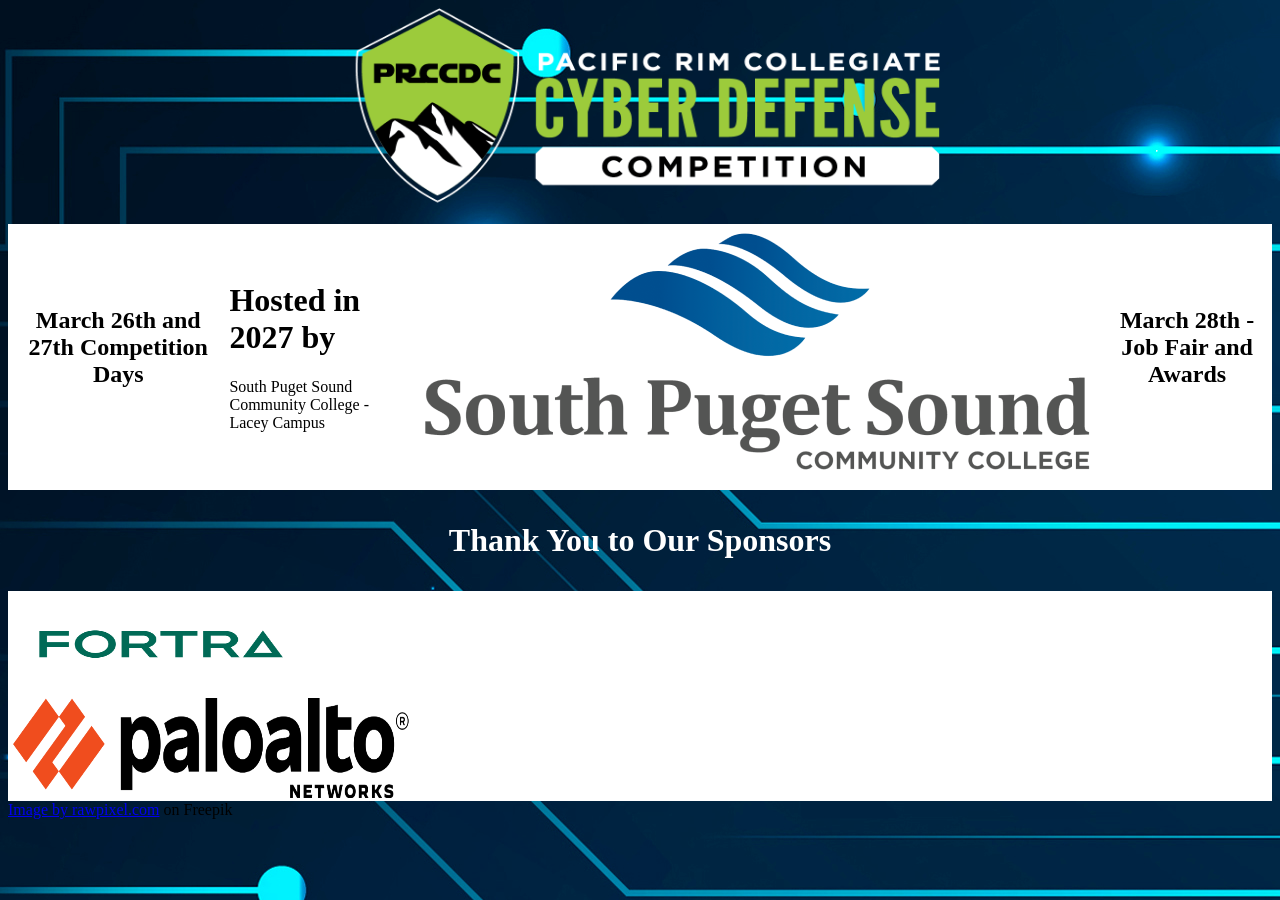
==== index.html @ c1f1a280 "Add files via upload" ====
<html>
<head>
	<title> Pacific Rim Collegiate Cyber Defense Competition </title>
</head>
<body background="techpic.jpg">
<p style="text-align:center;"> <img src="PRCCDC_White.png" height="200" width="600"></p> 
<table width="100%" bgcolor="white">
<tr>
	<td> <h2><p style="text-align:center;"> March 26th and 27th Competition Days</p></h2></td>

	<td><h1> Hosted in 2027 by </h1> <p> South Puget Sound Community College - Lacey Campus </td>
	<td><img src="spscc.png"></td>
	<td><h2> <p style="text-align:center;"> March 28th - Job Fair and Awards</p> </h2> </td>
</tr>
</table>
 
<p>
<h1> <p style="text-align:center;color:white;"> Thank You to Our Sponsors</p> </h1>

<table width="100%" bgcolor="white">
<tr>
	<td><img src="Fortra-logo.jpg" height="100" width="300"></td>
</tr>
<tr>
	<td><img src="Paloalto.png" height="100" width="400"></td>
</tr>
</table>
<a href="https://www.freepik.com/free-vector/blue-futuristic-networking-technology_15082511.htm#query=technology%20background&position=3&from_view=keyword&track=ais">Image by rawpixel.com</a> on Freepik
</body>
</html>
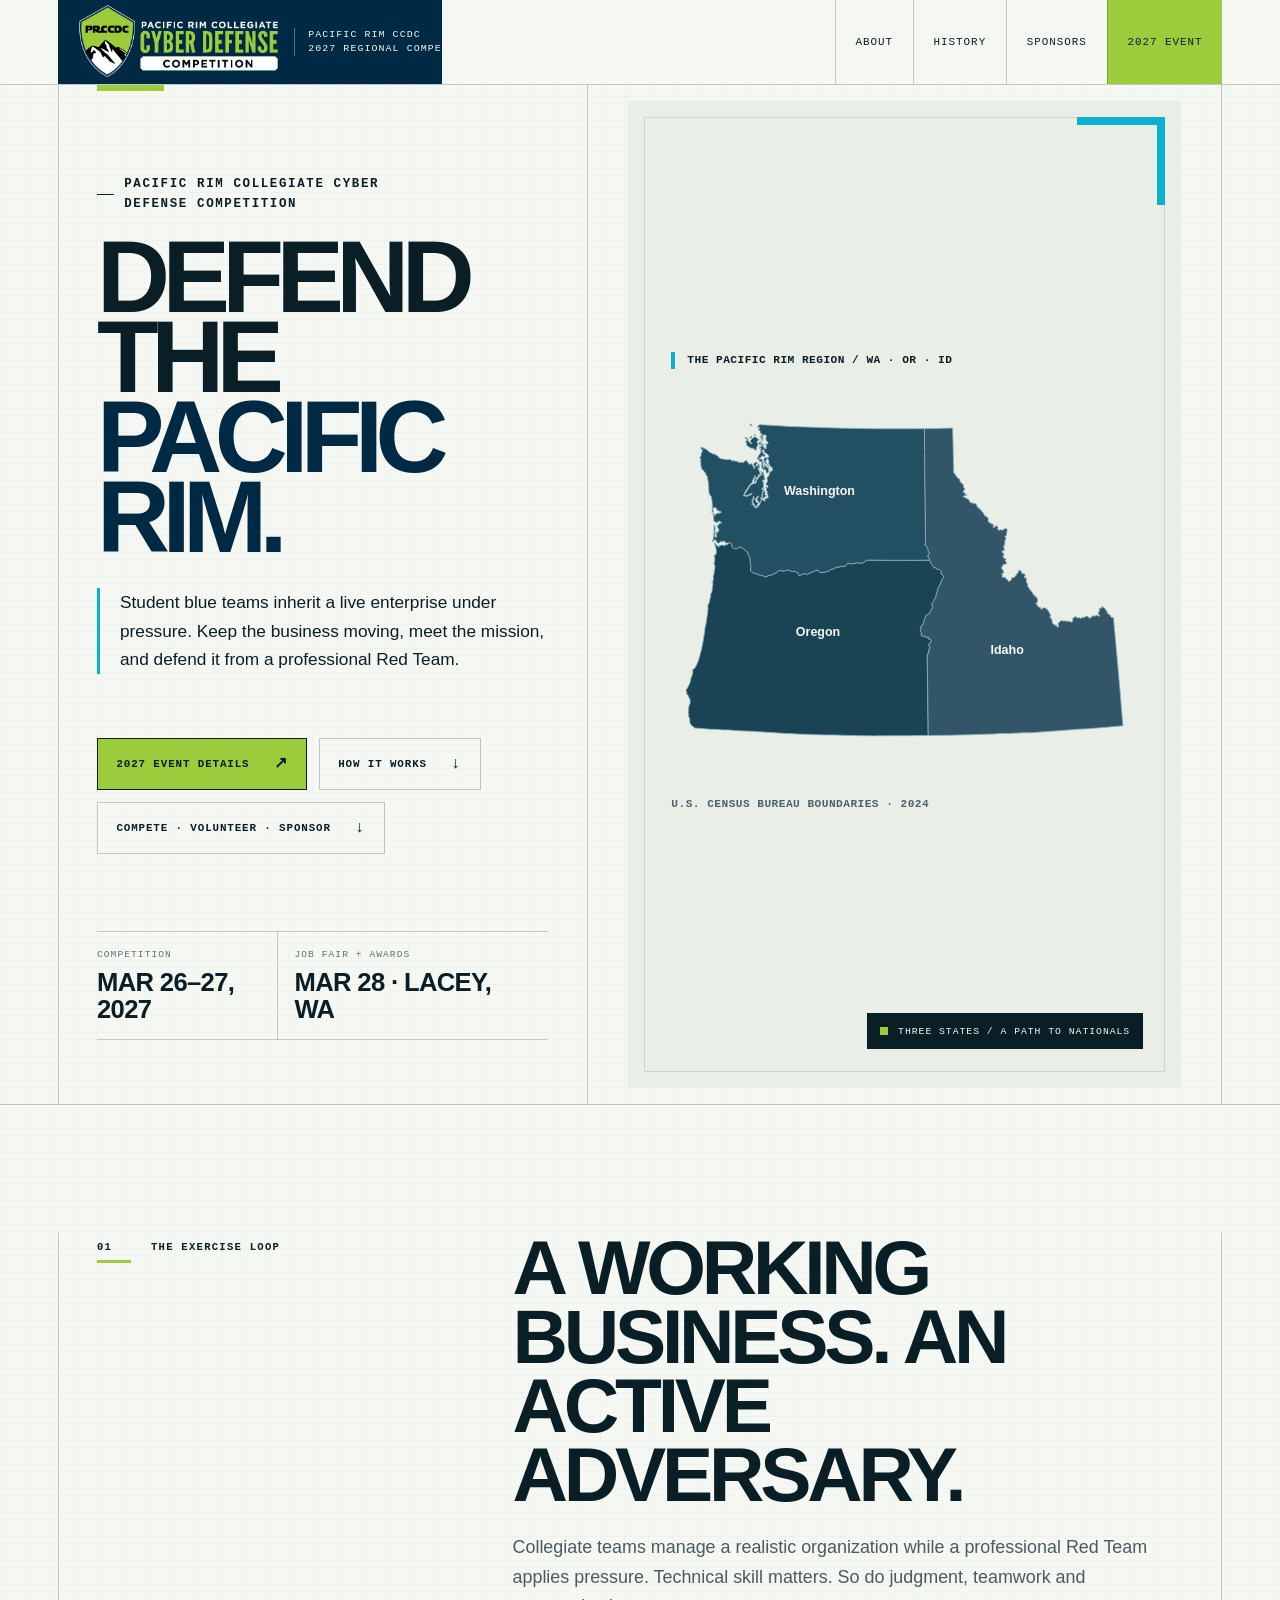
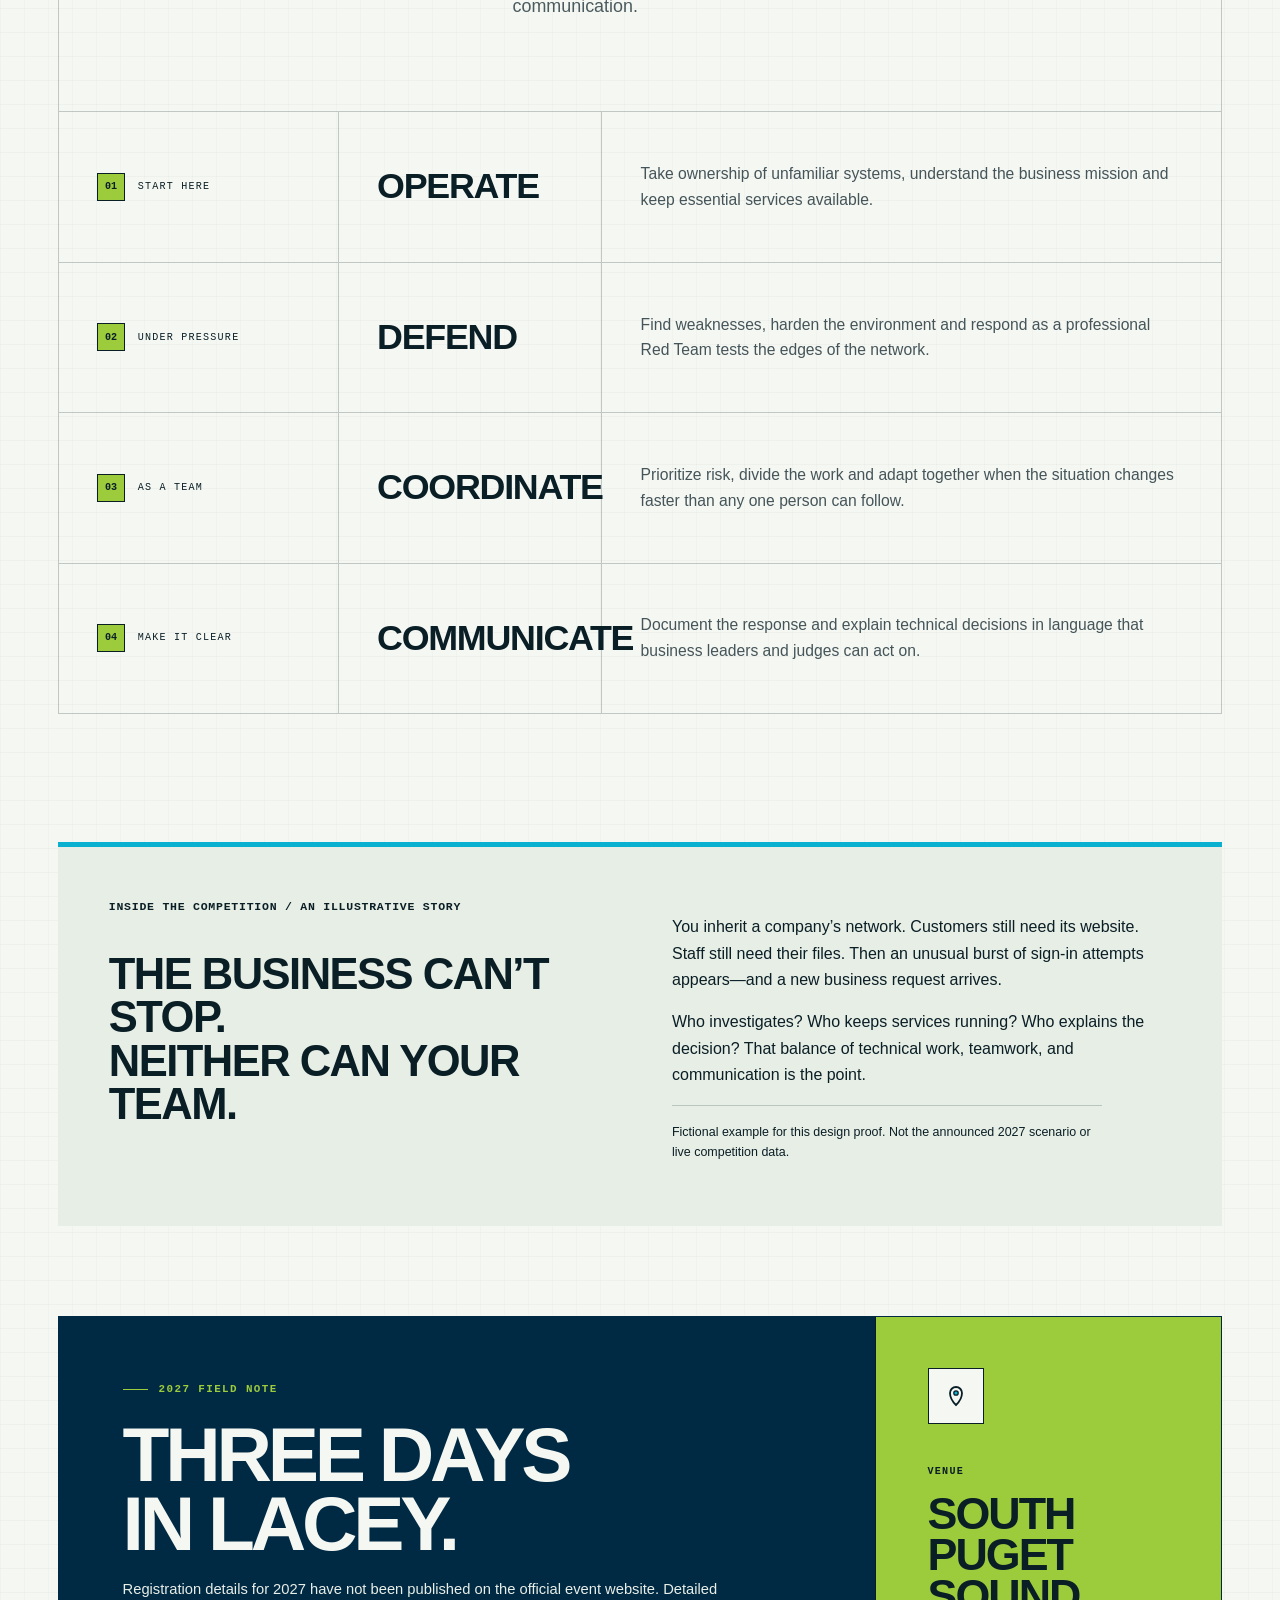
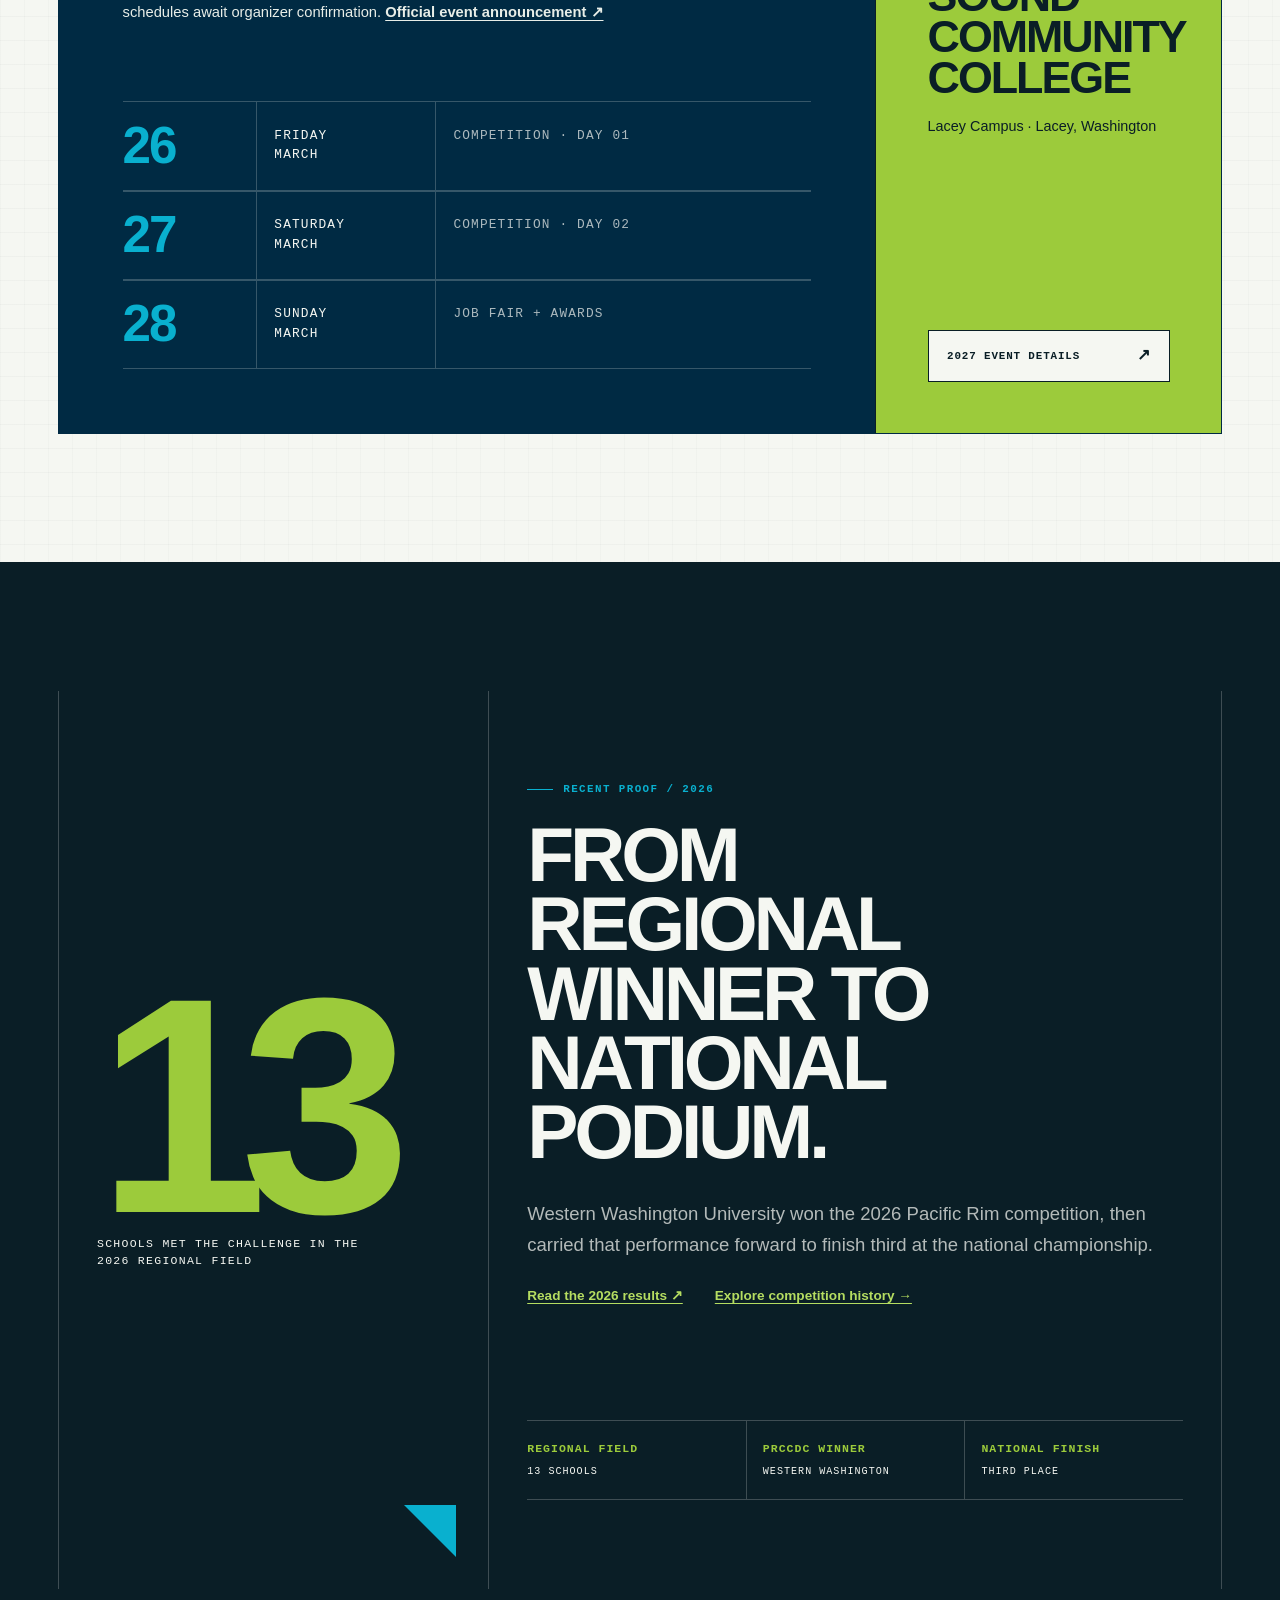
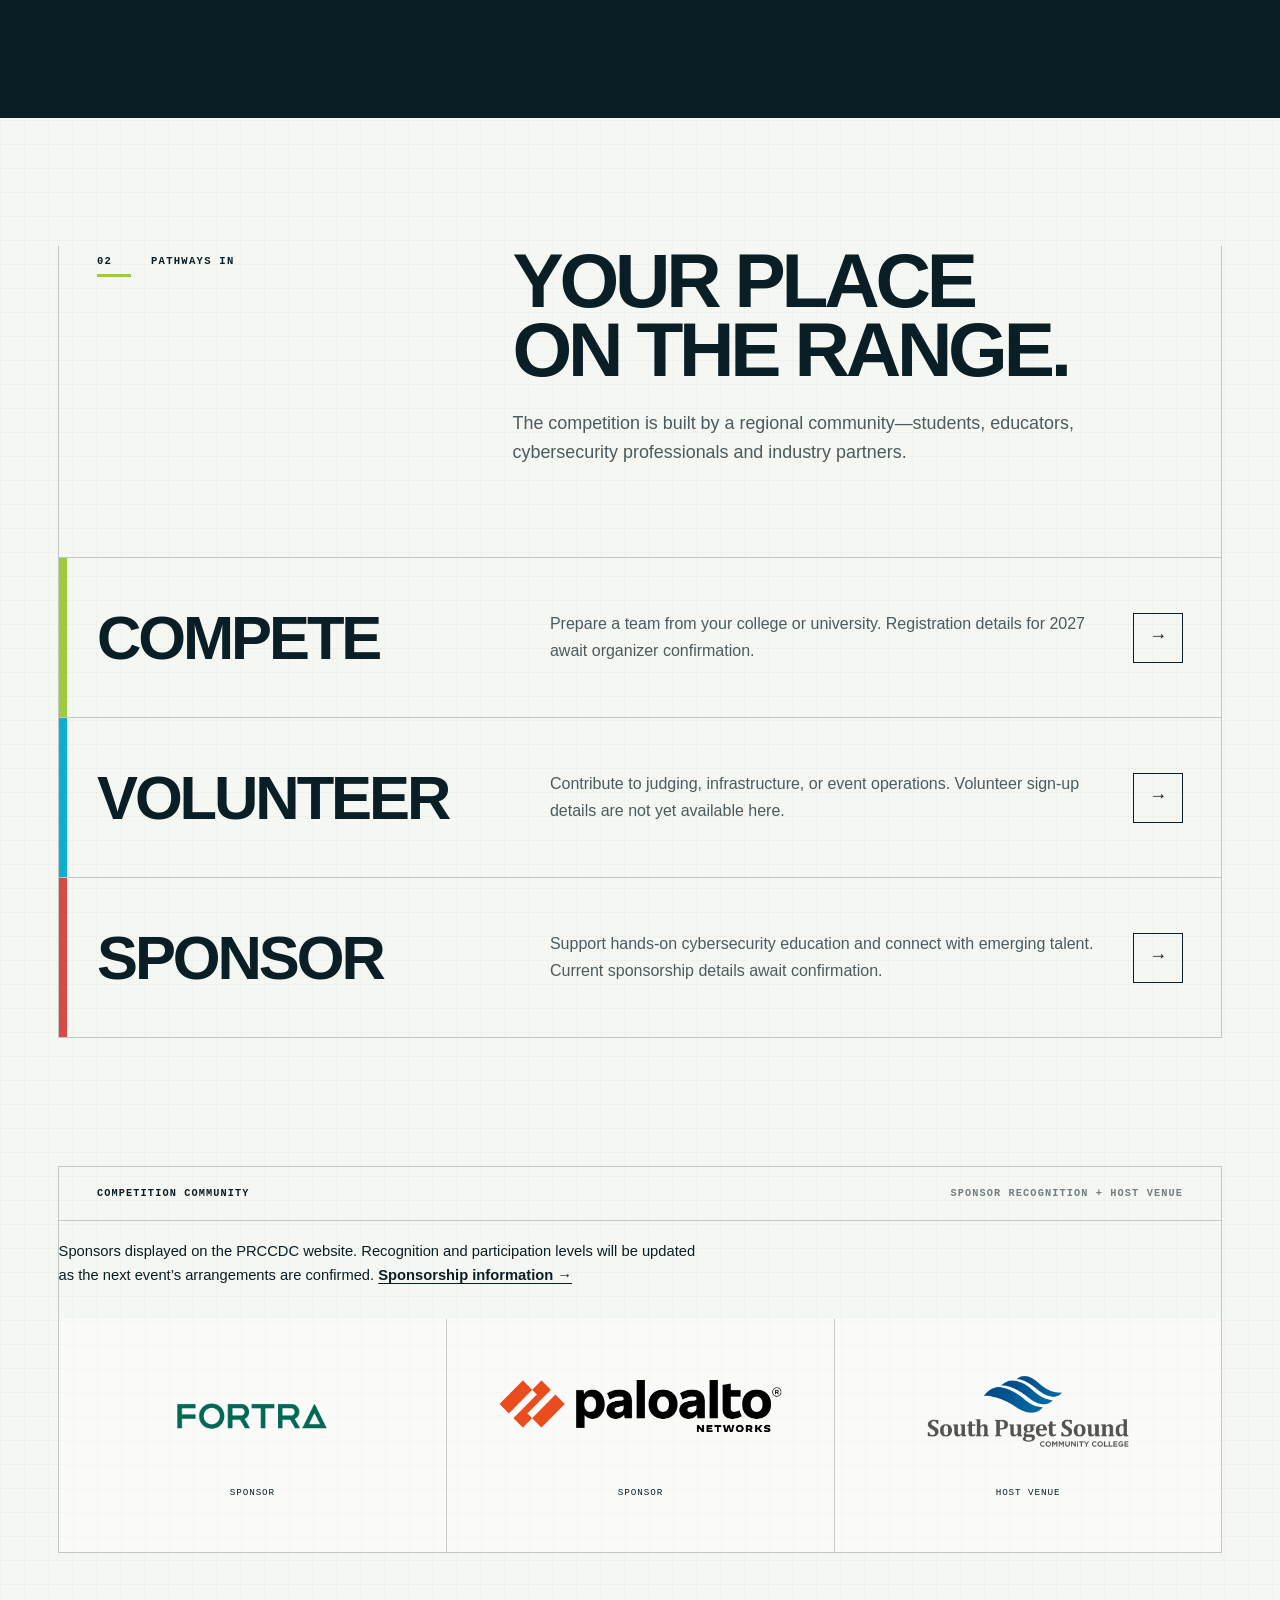
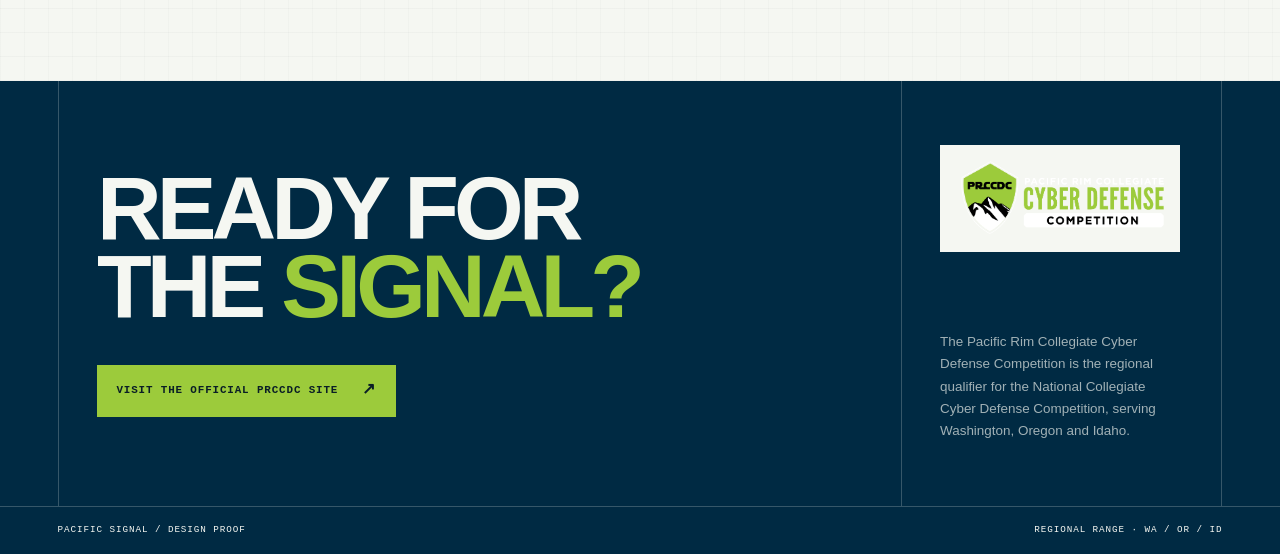
==== commit 9421d320: "Changing website to Pacific Signal theme" ====
--- a/index.html
+++ b/index.html
@@ -1,30 +1,1783 @@
-<html>
-<head>
-	<title> Pacific Rim Collegiate Cyber Defense Competition </title>
-</head>
-<body background="techpic.jpg">
-<p style="text-align:center;"> <img src="PRCCDC_White.png" height="200" width="600"></p> 
-<table width="100%" bgcolor="white">
-<tr>
-	<td> <h2><p style="text-align:center;"> March 26th and 27th Competition Days</p></h2></td>
-
-	<td><h1> Hosted in 2027 by </h1> <p> South Puget Sound Community College - Lacey Campus </td>
-	<td><img src="spscc.png"></td>
-	<td><h2> <p style="text-align:center;"> March 28th - Job Fair and Awards</p> </h2> </td>
-</tr>
-</table>
- 
-<p>
-<h1> <p style="text-align:center;color:white;"> Thank You to Our Sponsors</p> </h1>
-
-<table width="100%" bgcolor="white">
-<tr>
-	<td><img src="Fortra-logo.jpg" height="100" width="300"></td>
-</tr>
-<tr>
-	<td><img src="Paloalto.png" height="100" width="400"></td>
-</tr>
-</table>
-<a href="https://www.freepik.com/free-vector/blue-futuristic-networking-technology_15082511.htm#query=technology%20background&position=3&from_view=keyword&track=ais">Image by rawpixel.com</a> on Freepik
-</body>
-</html>+<!doctype html>
+<html lang="en">
+<head>
+  <meta charset="utf-8">
+  <meta name="viewport" content="width=device-width, initial-scale=1">
+  <meta name="description" content="Pacific Signal — a daylight editorial concept for the Pacific Rim Collegiate Cyber Defense Competition.">
+  <meta name="theme-color" content="#F5F7F2">
+  <title>Pacific Rim Collegiate Cyber Defense Competition | Pacific Signal proof</title>
+  <script>document.documentElement.classList.add('js');</script>
+  <style>
+    :root {
+      --lime: #9ccb3b;
+      --navy: #002a43;
+      --cyan: #09b0cf;
+      --ink: #0a1e26;
+      --paper: #f5f7f2;
+      --paper-deep: #e9eee7;
+      --red: #d94a45;
+      --white: #ffffff;
+      --line: rgba(10, 30, 38, 0.22);
+      --line-light: rgba(245, 247, 242, 0.22);
+      --display: "Arial Narrow", "Aptos Narrow", "Roboto Condensed", "Helvetica Neue", Arial, sans-serif;
+      --body: "Aptos", "Segoe UI", "Helvetica Neue", Arial, sans-serif;
+      --mono: "SFMono-Regular", Consolas, "Liberation Mono", monospace;
+      --page: min(91vw, 1440px);
+      --gutter: clamp(1rem, 3vw, 3rem);
+      --section-space: clamp(5rem, 10vw, 10rem);
+    }
+
+    *,
+    *::before,
+    *::after {
+      box-sizing: border-box;
+    }
+
+    html {
+      scroll-behavior: smooth;
+      scroll-padding-top: 7.5rem;
+    }
+
+    body {
+      margin: 0;
+      color: var(--ink);
+      background-color: var(--paper);
+      background-image:
+        linear-gradient(rgba(10, 30, 38, 0.026) 1px, transparent 1px),
+        linear-gradient(90deg, rgba(10, 30, 38, 0.018) 1px, transparent 1px);
+      background-size: 100% 24px, 24px 100%;
+      font-family: var(--body);
+      line-height: 1.55;
+      -webkit-font-smoothing: antialiased;
+      text-rendering: optimizeLegibility;
+    }
+
+    img,
+    svg {
+      display: block;
+      max-width: 100%;
+    }
+
+    a {
+      color: inherit;
+      text-decoration-thickness: 1px;
+      text-underline-offset: 0.25em;
+    }
+
+    button,
+    a {
+      -webkit-tap-highlight-color: transparent;
+    }
+
+    button {
+      font: inherit;
+    }
+
+    :focus-visible {
+      outline: 3px solid var(--cyan);
+      outline-offset: 4px;
+    }
+
+    ::selection {
+      color: var(--ink);
+      background: var(--lime);
+    }
+
+    .skip-link {
+      position: fixed;
+      z-index: 100;
+      top: 0.75rem;
+      left: 0.75rem;
+      padding: 0.75rem 1rem;
+      color: var(--white);
+      background: var(--navy);
+      font-family: var(--mono);
+      font-size: 0.75rem;
+      text-transform: uppercase;
+      transform: translateY(-180%);
+      transition: transform 160ms ease;
+    }
+
+    .skip-link:focus {
+      transform: translateY(0);
+    }
+
+    .page-shell {
+      width: var(--page);
+      margin-inline: auto;
+    }
+
+    .concept-bar {
+      min-height: 2.75rem;
+      color: var(--paper);
+      background: var(--ink);
+      border-bottom: 1px solid rgba(255, 255, 255, 0.16);
+      font-family: var(--mono);
+      font-size: 0.67rem;
+      letter-spacing: 0.12em;
+      text-transform: uppercase;
+    }
+
+    .concept-bar .page-shell {
+      display: flex;
+      align-items: center;
+      justify-content: space-between;
+      min-height: inherit;
+      gap: 1rem;
+    }
+
+    .concept-bar a {
+      text-decoration: none;
+    }
+
+    .concept-bar a:hover {
+      color: var(--lime);
+    }
+
+    .concept-id {
+      color: rgba(245, 247, 242, 0.62);
+    }
+
+    .site-header {
+      position: sticky;
+      z-index: 50;
+      top: 0;
+      background: rgba(245, 247, 242, 0.94);
+      border-bottom: 1px solid var(--line);
+      backdrop-filter: blur(14px);
+    }
+
+    .header-inner {
+      position: relative;
+      display: flex;
+      align-items: stretch;
+      justify-content: space-between;
+      min-height: 5.25rem;
+    }
+
+    .brand {
+      display: flex;
+      align-items: center;
+      align-self: stretch;
+      gap: 1rem;
+      width: min(24rem, 34vw);
+      padding-inline: 1rem;
+      background: var(--navy);
+      color: var(--paper);
+      border-right: 0;
+      text-decoration: none;
+    }
+
+    .brand img {
+      width: clamp(9.5rem, 16vw, 13.5rem);
+      height: auto;
+    }
+
+    .brand-edition {
+      padding-left: 0.8rem;
+      border-left: 1px solid rgba(245, 247, 242, 0.35);
+      font-family: var(--mono);
+      font-size: 0.62rem;
+      line-height: 1.45;
+      letter-spacing: 0.11em;
+      text-transform: uppercase;
+      white-space: nowrap;
+    }
+
+    .site-nav {
+      display: flex;
+      align-items: stretch;
+      margin-left: auto;
+    }
+
+    .site-nav a {
+      display: flex;
+      align-items: center;
+      padding-inline: clamp(0.8rem, 1.55vw, 1.5rem);
+      border-left: 1px solid var(--line);
+      font-family: var(--mono);
+      font-size: 0.68rem;
+      letter-spacing: 0.09em;
+      text-decoration: none;
+      text-transform: uppercase;
+      transition: color 160ms ease, background-color 160ms ease;
+    }
+
+    .site-nav a:hover {
+      color: var(--paper);
+      background: var(--navy);
+    }
+
+    .site-nav .nav-emphasis {
+      color: var(--ink);
+      background: var(--lime);
+    }
+
+    .site-nav .nav-emphasis:hover {
+      color: var(--white);
+      background: var(--ink);
+    }
+
+    .menu-toggle {
+      display: none;
+      align-items: center;
+      justify-content: center;
+      min-width: 5.25rem;
+      padding: 0;
+      color: var(--ink);
+      background: transparent;
+      border: 0;
+      border-left: 1px solid var(--line);
+      cursor: pointer;
+      font-family: var(--mono);
+      font-size: 0.67rem;
+      letter-spacing: 0.09em;
+      text-transform: uppercase;
+    }
+
+    .hero {
+      overflow: hidden;
+      border-bottom: 1px solid var(--line);
+    }
+
+    .hero-grid {
+      display: grid;
+      grid-template-columns: minmax(0, 0.91fr) minmax(31rem, 1.09fr);
+      min-height: min(50rem, calc(100vh - 8rem));
+      border-inline: 1px solid var(--line);
+    }
+
+    .hero-copy {
+      position: relative;
+      z-index: 2;
+      display: flex;
+      flex-direction: column;
+      justify-content: space-between;
+      min-width: 0;
+      padding: clamp(3.25rem, 7vw, 7.5rem) var(--gutter) clamp(2.5rem, 5vw, 4.5rem);
+      border-right: 1px solid var(--line);
+    }
+
+    .hero-copy::before {
+      position: absolute;
+      top: 0;
+      left: var(--gutter);
+      width: 4.2rem;
+      height: 0.38rem;
+      content: "";
+      background: var(--lime);
+    }
+
+    .eyebrow {
+      display: flex;
+      align-items: center;
+      gap: 0.65rem;
+      margin: 0 0 1.4rem;
+      font-family: var(--mono);
+      font-size: 0.68rem;
+      font-weight: 700;
+      letter-spacing: 0.13em;
+      text-transform: uppercase;
+    }
+
+    .eyebrow::before {
+      width: 1.6rem;
+      height: 1px;
+      content: "";
+      background: currentColor;
+    }
+
+    .hero h1 {
+      max-width: 8ch;
+      margin: 0;
+      font-family: var(--display);
+      font-size: clamp(4.1rem, 8.2vw, 8.35rem);
+      font-stretch: condensed;
+      font-weight: 900;
+      line-height: 0.79;
+      letter-spacing: -0.075em;
+      text-transform: uppercase;
+    }
+
+    .hero h1 span {
+      display: block;
+      color: var(--navy);
+    }
+
+    .hero-deck {
+      max-width: 36rem;
+      margin: 2rem 0 0;
+      padding-left: 1.25rem;
+      border-left: 3px solid var(--cyan);
+      font-size: clamp(1rem, 1.35vw, 1.2rem);
+      line-height: 1.65;
+    }
+
+    .hero-actions {
+      display: flex;
+      flex-wrap: wrap;
+      align-items: center;
+      gap: 0.75rem;
+      margin-top: clamp(2.25rem, 5vw, 4.2rem);
+    }
+
+    .button {
+      display: inline-flex;
+      align-items: center;
+      justify-content: space-between;
+      min-height: 3.25rem;
+      gap: 1.5rem;
+      padding: 0.25rem 1.15rem;
+      border: 1px solid var(--ink);
+      font-family: var(--mono);
+      font-size: 0.68rem;
+      font-weight: 700;
+      letter-spacing: 0.08em;
+      text-decoration: none;
+      text-transform: uppercase;
+      transition: color 160ms ease, background-color 160ms ease, transform 160ms ease;
+    }
+
+    .button::after {
+      content: "↗";
+      font-size: 1rem;
+    }
+
+    .button:hover {
+      color: var(--paper);
+      background: var(--ink);
+      transform: translateY(-2px);
+    }
+
+    .button-primary {
+      background: var(--lime);
+    }
+
+    .button-quiet {
+      border-color: var(--line);
+    }
+
+    .button-quiet::after {
+      content: "↓";
+    }
+
+    .hero-brief {
+      display: grid;
+      grid-template-columns: 0.8fr 1.2fr;
+      margin-top: clamp(2.75rem, 6vw, 5.5rem);
+      border-top: 1px solid var(--line);
+      border-bottom: 1px solid var(--line);
+    }
+
+    .brief-item {
+      min-width: 0;
+      padding: 1rem 1rem 1rem 0;
+    }
+
+    .brief-item + .brief-item {
+      padding-left: 1rem;
+      border-left: 1px solid var(--line);
+    }
+
+    .brief-label {
+      display: block;
+      margin-bottom: 0.4rem;
+      color: rgba(10, 30, 38, 0.62);
+      font-family: var(--mono);
+      font-size: 0.6rem;
+      letter-spacing: 0.11em;
+      text-transform: uppercase;
+    }
+
+    .brief-value {
+      display: block;
+      font-family: var(--display);
+      font-size: clamp(1.2rem, 2vw, 1.75rem);
+      font-stretch: condensed;
+      font-weight: 800;
+      line-height: 1.05;
+      letter-spacing: -0.025em;
+      text-transform: uppercase;
+    }
+
+    .hero-visual {
+      position: relative;
+      display: grid;
+      min-width: 0;
+      min-height: 46rem;
+      place-items: center;
+      background: var(--paper-deep);
+      isolation: isolate;
+    }
+
+    .hero-visual::before,
+    .hero-visual::after {
+      position: absolute;
+      z-index: -1;
+      content: "";
+      pointer-events: none;
+    }
+
+    .hero-visual::before {
+      inset: 1rem;
+      border: 1px solid rgba(10, 30, 38, 0.12);
+    }
+
+    .hero-visual::after {
+      top: 1rem;
+      right: 1rem;
+      width: 5.5rem;
+      height: 5.5rem;
+      border-top: 0.55rem solid var(--cyan);
+      border-right: 0.55rem solid var(--cyan);
+    }
+
+    .signal-map {
+      width: min(95%, 52rem);
+      height: auto;
+    }
+
+    .signal-map .contour,
+    .signal-map .state,
+    .signal-map .region-line,
+    .signal-map .signal-path,
+    .signal-map .coordinate {
+      vector-effect: non-scaling-stroke;
+    }
+
+    .signal-map .contour {
+      fill: none;
+      stroke: rgba(0, 42, 67, 0.14);
+      stroke-width: 1;
+    }
+
+    .signal-map .coordinate {
+      stroke: rgba(10, 30, 38, 0.12);
+      stroke-width: 1;
+      stroke-dasharray: 2 8;
+    }
+
+    .signal-map .state {
+      fill: rgba(245, 247, 242, 0.78);
+      stroke: var(--navy);
+      stroke-width: 1.5;
+    }
+
+    .signal-map .region-line {
+      fill: none;
+      stroke: rgba(0, 42, 67, 0.3);
+      stroke-width: 1;
+      stroke-dasharray: 5 6;
+    }
+
+    .signal-map .ridge {
+      fill: var(--navy);
+    }
+
+    .signal-map .ridge-snow {
+      fill: var(--paper);
+    }
+
+    .signal-map .signal-underlay {
+      fill: none;
+      stroke: var(--paper);
+      stroke-width: 10;
+      stroke-linecap: square;
+      stroke-linejoin: miter;
+      vector-effect: non-scaling-stroke;
+    }
+
+    .signal-map .signal-path {
+      fill: none;
+      stroke: var(--cyan);
+      stroke-width: 4;
+      stroke-linecap: square;
+      stroke-linejoin: miter;
+      stroke-dasharray: 8 6;
+      animation: signal-flow 7s linear infinite;
+    }
+
+    .signal-map .node-ring {
+      fill: var(--paper);
+      stroke: var(--ink);
+      stroke-width: 2;
+      vector-effect: non-scaling-stroke;
+    }
+
+    .signal-map .node-core {
+      fill: var(--lime);
+      stroke: var(--ink);
+      stroke-width: 1.5;
+      vector-effect: non-scaling-stroke;
+    }
+
+    .signal-map .node-live {
+      fill: var(--red);
+      animation: node-pulse 2.8s ease-out infinite;
+      transform-box: fill-box;
+      transform-origin: center;
+    }
+
+    .signal-map text {
+      fill: var(--ink);
+      font-family: var(--mono);
+      font-size: 12px;
+      font-weight: 700;
+      letter-spacing: 0.1em;
+    }
+
+    .signal-map .state-label {
+      fill: rgba(10, 30, 38, 0.6);
+      font-size: 13px;
+    }
+
+    .signal-map .small-label {
+      font-size: 9px;
+      letter-spacing: 0.08em;
+    }
+
+    .map-caption {
+      position: absolute;
+      right: clamp(1.75rem, 3vw, 3rem);
+      bottom: clamp(1.5rem, 3vw, 2.75rem);
+      display: flex;
+      align-items: center;
+      gap: 0.65rem;
+      margin: 0;
+      padding: 0.65rem 0.8rem;
+      color: var(--paper);
+      background: var(--ink);
+      font-family: var(--mono);
+      font-size: 0.61rem;
+      letter-spacing: 0.1em;
+      text-transform: uppercase;
+    }
+
+    .map-caption::before {
+      width: 0.5rem;
+      height: 0.5rem;
+      content: "";
+      background: var(--lime);
+    }
+
+    @keyframes signal-flow {
+      to { stroke-dashoffset: -140; }
+    }
+
+    @keyframes node-pulse {
+      0%, 100% { opacity: 1; transform: scale(1); }
+      55% { opacity: 0.58; transform: scale(1.8); }
+    }
+
+    .section {
+      padding-block: var(--section-space);
+    }
+
+    .section-frame {
+      border-inline: 1px solid var(--line);
+    }
+
+    .section-head {
+      display: grid;
+      grid-template-columns: minmax(10rem, 0.72fr) minmax(0, 1.28fr);
+      gap: var(--gutter);
+      margin-bottom: clamp(3rem, 7vw, 6rem);
+      padding-inline: var(--gutter);
+    }
+
+    .section-index {
+      align-self: start;
+      padding-top: 0.4rem;
+      font-family: var(--mono);
+      font-size: 0.66rem;
+      font-weight: 700;
+      letter-spacing: 0.12em;
+      text-transform: uppercase;
+    }
+
+    .section-index span {
+      display: inline-block;
+      min-width: 2.1rem;
+      margin-right: 0.8rem;
+      padding-bottom: 0.3rem;
+      border-bottom: 3px solid var(--lime);
+    }
+
+    .section-title-wrap {
+      max-width: 56rem;
+    }
+
+    .section h2 {
+      max-width: 13ch;
+      margin: 0;
+      font-family: var(--display);
+      font-size: clamp(3rem, 6vw, 6rem);
+      font-stretch: condensed;
+      font-weight: 900;
+      line-height: 0.9;
+      letter-spacing: -0.055em;
+      text-transform: uppercase;
+    }
+
+    .section-intro {
+      max-width: 44rem;
+      margin: 1.5rem 0 0;
+      color: rgba(10, 30, 38, 0.72);
+      font-size: clamp(1rem, 1.4vw, 1.2rem);
+      line-height: 1.65;
+    }
+
+    .process {
+      border-top: 1px solid var(--line);
+    }
+
+    .process-row {
+      display: grid;
+      grid-template-columns: 0.72fr 0.68fr 1.6fr;
+      min-height: 9.4rem;
+      border-bottom: 1px solid var(--line);
+      transition: color 180ms ease, background-color 180ms ease;
+    }
+
+    .process-row:hover {
+      color: var(--paper);
+      background: var(--navy);
+    }
+
+    .process-no,
+    .process-title,
+    .process-copy {
+      display: flex;
+      align-items: center;
+      min-width: 0;
+      padding: clamp(1.25rem, 2.4vw, 2.25rem) var(--gutter);
+    }
+
+    .process-no {
+      gap: 0.8rem;
+      font-family: var(--mono);
+      font-size: 0.63rem;
+      letter-spacing: 0.12em;
+      text-transform: uppercase;
+    }
+
+    .process-no::before {
+      width: 1.75rem;
+      height: 1.75rem;
+      content: attr(data-step);
+      display: grid;
+      flex: 0 0 auto;
+      place-items: center;
+      color: var(--ink);
+      background: var(--lime);
+      border: 1px solid var(--ink);
+      font-weight: 800;
+      letter-spacing: 0;
+    }
+
+    .process-title,
+    .process-copy {
+      border-left: 1px solid var(--line);
+    }
+
+    .process-row:hover .process-title,
+    .process-row:hover .process-copy {
+      border-color: var(--line-light);
+    }
+
+    .process-title {
+      font-family: var(--display);
+      font-size: clamp(1.6rem, 2.8vw, 2.6rem);
+      font-stretch: condensed;
+      font-weight: 800;
+      letter-spacing: -0.035em;
+      text-transform: uppercase;
+    }
+
+    .process-copy {
+      max-width: 54rem;
+      color: rgba(10, 30, 38, 0.75);
+      font-size: 0.98rem;
+      line-height: 1.65;
+    }
+
+    .process-row:hover .process-copy {
+      color: rgba(245, 247, 242, 0.78);
+    }
+
+    .schedule-section {
+      padding-top: 0;
+    }
+
+    .schedule-board {
+      display: grid;
+      grid-template-columns: minmax(0, 1.7fr) minmax(17rem, 0.72fr);
+      color: var(--paper);
+      background: var(--navy);
+      border: 1px solid var(--navy);
+    }
+
+    .schedule-main {
+      min-width: 0;
+      padding: clamp(2rem, 5vw, 5rem);
+    }
+
+    .schedule-main .eyebrow {
+      color: var(--lime);
+    }
+
+    .schedule-main h2 {
+      max-width: 11ch;
+      color: var(--paper);
+    }
+
+    .date-line {
+      display: grid;
+      grid-template-columns: 0.58fr 0.78fr 1.64fr;
+      margin-top: clamp(3rem, 6vw, 6rem);
+      border-top: 1px solid var(--line-light);
+    }
+
+    .date-line + .date-line {
+      margin-top: 0;
+    }
+
+    .date-cell {
+      min-width: 0;
+      padding: 1.45rem 1.1rem 1.45rem 0;
+      border-bottom: 1px solid var(--line-light);
+    }
+
+    .date-cell + .date-cell {
+      padding-left: 1.1rem;
+      border-left: 1px solid var(--line-light);
+    }
+
+    .date-day {
+      color: var(--cyan);
+      font-family: var(--display);
+      font-size: clamp(2.35rem, 4vw, 4rem);
+      font-stretch: condensed;
+      font-weight: 900;
+      line-height: 0.8;
+      letter-spacing: -0.04em;
+    }
+
+    .date-weekday,
+    .date-event {
+      font-family: var(--mono);
+      font-size: clamp(0.67rem, 1vw, 0.82rem);
+      letter-spacing: 0.09em;
+      text-transform: uppercase;
+    }
+
+    .date-event {
+      color: rgba(245, 247, 242, 0.7);
+    }
+
+    .schedule-aside {
+      display: flex;
+      flex-direction: column;
+      justify-content: space-between;
+      padding: clamp(2rem, 4vw, 3.5rem);
+      color: var(--ink);
+      background: var(--lime);
+      border-left: 1px solid var(--ink);
+    }
+
+    .venue-pin {
+      width: 3.5rem;
+      height: 3.5rem;
+      display: grid;
+      place-items: center;
+      background: var(--paper);
+      border: 1px solid var(--ink);
+    }
+
+    .venue-pin svg {
+      width: 1.5rem;
+    }
+
+    .venue-label {
+      margin: 2.5rem 0 0.8rem;
+      font-family: var(--mono);
+      font-size: 0.63rem;
+      font-weight: 700;
+      letter-spacing: 0.12em;
+      text-transform: uppercase;
+    }
+
+    .venue-name {
+      margin: 0;
+      font-family: var(--display);
+      font-size: clamp(2rem, 3.5vw, 3.6rem);
+      font-stretch: condensed;
+      font-weight: 900;
+      line-height: 0.92;
+      letter-spacing: -0.045em;
+      text-transform: uppercase;
+    }
+
+    .venue-city {
+      margin: 1rem 0 0;
+      font-size: 0.9rem;
+    }
+
+    .schedule-aside .button {
+      width: 100%;
+      margin-top: 3.5rem;
+      background: var(--paper);
+    }
+
+    .proof {
+      overflow: hidden;
+      color: var(--paper);
+      background: var(--ink);
+      border-block: 1px solid var(--ink);
+    }
+
+    .proof .section-frame {
+      border-color: var(--line-light);
+    }
+
+    .proof-grid {
+      display: grid;
+      grid-template-columns: minmax(20rem, 0.74fr) minmax(0, 1.26fr);
+      min-height: 41rem;
+    }
+
+    .proof-number {
+      position: relative;
+      display: flex;
+      flex-direction: column;
+      justify-content: center;
+      min-width: 0;
+      padding: clamp(2.5rem, 5vw, 5rem) var(--gutter);
+      border-right: 1px solid var(--line-light);
+    }
+
+    .proof-number::after {
+      position: absolute;
+      right: 2rem;
+      bottom: 2rem;
+      width: 0;
+      height: 0;
+      content: "";
+      border-right: 3.25rem solid var(--cyan);
+      border-bottom: 3.25rem solid transparent;
+    }
+
+    .proof-stat {
+      color: var(--lime);
+      font-family: var(--display);
+      font-size: clamp(10rem, 24vw, 23rem);
+      font-stretch: condensed;
+      font-weight: 900;
+      line-height: 0.62;
+      letter-spacing: -0.09em;
+    }
+
+    .proof-label {
+      max-width: 17rem;
+      margin: 2.1rem 0 0;
+      font-family: var(--mono);
+      font-size: 0.72rem;
+      line-height: 1.5;
+      letter-spacing: 0.11em;
+      text-transform: uppercase;
+    }
+
+    .proof-story {
+      display: flex;
+      flex-direction: column;
+      justify-content: center;
+      padding: clamp(3rem, 7vw, 7.5rem) var(--gutter);
+    }
+
+    .proof-story .eyebrow {
+      color: var(--cyan);
+    }
+
+    .proof-story h2 {
+      max-width: 11ch;
+      color: var(--paper);
+    }
+
+    .proof-copy {
+      max-width: 44rem;
+      margin: 2rem 0 0;
+      color: rgba(245, 247, 242, 0.72);
+      font-size: clamp(1rem, 1.45vw, 1.22rem);
+      line-height: 1.7;
+    }
+
+    .proof-route {
+      display: grid;
+      grid-template-columns: repeat(3, 1fr);
+      margin-top: clamp(3rem, 7vw, 6rem);
+      border-top: 1px solid var(--line-light);
+      border-bottom: 1px solid var(--line-light);
+    }
+
+    .route-stop {
+      position: relative;
+      min-width: 0;
+      padding: 1.2rem 1rem 1.2rem 0;
+      font-family: var(--mono);
+      font-size: 0.63rem;
+      letter-spacing: 0.1em;
+      text-transform: uppercase;
+    }
+
+    .route-stop + .route-stop {
+      padding-left: 1rem;
+      border-left: 1px solid var(--line-light);
+    }
+
+    .route-stop strong {
+      display: block;
+      margin-bottom: 0.35rem;
+      color: var(--lime);
+      font-size: 0.72rem;
+    }
+
+    .pathways {
+      border-top: 1px solid var(--line);
+    }
+
+    .pathway-link {
+      position: relative;
+      display: grid;
+      grid-template-columns: minmax(12rem, 0.72fr) minmax(0, 1.08fr) auto;
+      align-items: center;
+      min-height: 10rem;
+      padding-inline: var(--gutter);
+      overflow: hidden;
+      border-bottom: 1px solid var(--line);
+      text-decoration: none;
+      transition: color 180ms ease, background-color 180ms ease;
+      isolation: isolate;
+    }
+
+    .pathway-link::before {
+      position: absolute;
+      z-index: -1;
+      top: 0;
+      bottom: 0;
+      left: 0;
+      width: 0.5rem;
+      content: "";
+      background: var(--lime);
+      transition: width 220ms cubic-bezier(0.2, 0.7, 0.2, 1);
+    }
+
+    .pathway-link:nth-child(2)::before {
+      background: var(--cyan);
+    }
+
+    .pathway-link:nth-child(3)::before {
+      background: var(--red);
+    }
+
+    .pathway-link:hover {
+      color: var(--paper);
+      background: var(--navy);
+    }
+
+    .pathway-link:hover::before {
+      width: 0.9rem;
+    }
+
+    .pathway-title {
+      font-family: var(--display);
+      font-size: clamp(2.4rem, 4.8vw, 4.9rem);
+      font-stretch: condensed;
+      font-weight: 900;
+      line-height: 0.85;
+      letter-spacing: -0.05em;
+      text-transform: uppercase;
+    }
+
+    .pathway-copy {
+      max-width: 42rem;
+      padding-inline: var(--gutter);
+      color: rgba(10, 30, 38, 0.72);
+      line-height: 1.65;
+    }
+
+    .pathway-link:hover .pathway-copy {
+      color: rgba(245, 247, 242, 0.75);
+    }
+
+    .pathway-arrow {
+      width: 3.1rem;
+      height: 3.1rem;
+      display: grid;
+      place-items: center;
+      border: 1px solid currentColor;
+      font-family: var(--mono);
+      font-size: 1.15rem;
+    }
+
+    .partners {
+      padding-top: 0;
+    }
+
+    .partner-head {
+      display: flex;
+      align-items: center;
+      justify-content: space-between;
+      gap: 1rem;
+      padding: 1.15rem var(--gutter);
+      border-top: 1px solid var(--line);
+      border-bottom: 1px solid var(--line);
+      font-family: var(--mono);
+      font-size: 0.64rem;
+      font-weight: 700;
+      letter-spacing: 0.11em;
+      text-transform: uppercase;
+    }
+
+    .partner-head span:last-child {
+      color: rgba(10, 30, 38, 0.56);
+    }
+
+    .partner-grid {
+      display: grid;
+      grid-template-columns: 1fr 1fr 1fr;
+      border-bottom: 1px solid var(--line);
+    }
+
+    .partner {
+      display: grid;
+      min-height: 13rem;
+      padding: clamp(1.5rem, 4vw, 3.5rem);
+      place-items: center;
+      background: rgba(255, 255, 255, 0.45);
+    }
+
+    .partner + .partner {
+      border-left: 1px solid var(--line);
+    }
+
+    .partner img {
+      width: min(100%, 18rem);
+      max-height: 5.75rem;
+      object-fit: contain;
+      mix-blend-mode: multiply;
+    }
+
+    .partner-host img {
+      width: min(100%, 13rem);
+    }
+
+    .partner-label {
+      display: block;
+      align-self: end;
+      margin-top: 1.5rem;
+      font-family: var(--mono);
+      font-size: 0.58rem;
+      letter-spacing: 0.1em;
+      text-transform: uppercase;
+    }
+
+    .site-footer {
+      color: var(--paper);
+      background: var(--navy);
+    }
+
+    .footer-grid {
+      display: grid;
+      grid-template-columns: minmax(0, 1.45fr) minmax(18rem, 0.55fr);
+      border-inline: 1px solid var(--line-light);
+    }
+
+    .footer-callout {
+      padding: clamp(3rem, 7vw, 7rem) var(--gutter);
+      border-right: 1px solid var(--line-light);
+    }
+
+    .footer-callout h2 {
+      max-width: 12ch;
+      margin: 0;
+      font-family: var(--display);
+      font-size: clamp(3.4rem, 7vw, 7rem);
+      font-stretch: condensed;
+      font-weight: 900;
+      line-height: 0.86;
+      letter-spacing: -0.055em;
+      text-transform: uppercase;
+    }
+
+    .footer-callout h2 span {
+      color: var(--lime);
+    }
+
+    .footer-callout .button {
+      margin-top: 2.5rem;
+      color: var(--ink);
+      background: var(--lime);
+      border-color: var(--lime);
+    }
+
+    .footer-callout .button:hover {
+      color: var(--ink);
+      background: var(--paper);
+      border-color: var(--paper);
+    }
+
+    .footer-meta {
+      display: flex;
+      flex-direction: column;
+      justify-content: space-between;
+      gap: 3rem;
+      padding: clamp(3rem, 5vw, 5rem) var(--gutter);
+    }
+
+    .footer-mark {
+      width: min(100%, 15rem);
+      padding: 1rem;
+      background: var(--paper);
+    }
+
+    .footer-meta p {
+      margin: 0;
+      color: rgba(245, 247, 242, 0.66);
+      font-size: 0.84rem;
+      line-height: 1.65;
+    }
+
+    .footer-fineprint {
+      padding: 1rem var(--gutter);
+      border-top: 1px solid var(--line-light);
+      font-family: var(--mono);
+      font-size: 0.58rem;
+      letter-spacing: 0.1em;
+      text-transform: uppercase;
+    }
+
+    .footer-fineprint .page-shell {
+      display: flex;
+      justify-content: space-between;
+      gap: 1rem;
+    }
+
+    @media (max-width: 1100px) {
+      .brand-edition {
+        display: none;
+      }
+
+      .hero-grid {
+        grid-template-columns: minmax(0, 0.92fr) minmax(27rem, 1.08fr);
+      }
+
+      .hero h1 {
+        font-size: clamp(3.8rem, 8.1vw, 6.8rem);
+      }
+
+      .process-row {
+        grid-template-columns: 0.5fr 0.65fr 1.35fr;
+      }
+    }
+
+    @media (max-width: 860px) {
+      :root {
+        --page: min(94vw, 1440px);
+      }
+
+      .menu-toggle {
+        display: flex;
+      }
+
+      .brand {
+        width: auto;
+        border-right: 0;
+      }
+
+      .site-nav {
+        position: absolute;
+        top: 100%;
+        right: 0;
+        left: 0;
+        display: none;
+        color: var(--paper);
+        background: var(--ink);
+        border: 1px solid rgba(255, 255, 255, 0.16);
+        box-shadow: 0 1.25rem 2.5rem rgba(0, 0, 0, 0.18);
+      }
+
+      .site-header.menu-open .site-nav {
+        display: grid;
+      }
+
+      .site-nav a {
+        min-height: 3.8rem;
+        padding-inline: 1.25rem;
+        border-left: 0;
+        border-bottom: 1px solid rgba(255, 255, 255, 0.16);
+      }
+
+      .site-nav a:last-child {
+        border-bottom: 0;
+      }
+
+      .site-nav .nav-emphasis {
+        color: var(--ink);
+      }
+
+      .hero-grid {
+        grid-template-columns: 1fr;
+      }
+
+      .hero-copy {
+        min-height: 42rem;
+        border-right: 0;
+        border-bottom: 1px solid var(--line);
+      }
+
+      .hero h1 {
+        font-size: clamp(4rem, 15vw, 8rem);
+      }
+
+      .hero-visual {
+        min-height: 38rem;
+      }
+
+      .section-head {
+        grid-template-columns: 1fr;
+        gap: 1.75rem;
+      }
+
+      .process-row {
+        grid-template-columns: 0.55fr 1fr;
+      }
+
+      .process-copy {
+        grid-column: 1 / -1;
+        border-top: 1px solid var(--line);
+        border-left: 0;
+      }
+
+      .process-row:hover .process-copy {
+        border-top-color: var(--line-light);
+      }
+
+      .schedule-board {
+        grid-template-columns: 1fr;
+      }
+
+      .schedule-aside {
+        border-top: 1px solid var(--ink);
+        border-left: 0;
+      }
+
+      .proof-grid {
+        grid-template-columns: 1fr;
+      }
+
+      .proof-number {
+        min-height: 28rem;
+        border-right: 0;
+        border-bottom: 1px solid var(--line-light);
+      }
+
+      .proof-stat {
+        font-size: clamp(11rem, 45vw, 20rem);
+      }
+
+      .pathway-link {
+        grid-template-columns: 0.8fr 1.2fr auto;
+      }
+
+      .partner-grid {
+        grid-template-columns: 1fr 1fr;
+      }
+
+      .partner-host {
+        grid-column: 1 / -1;
+        border-top: 1px solid var(--line);
+        border-left: 0 !important;
+      }
+
+      .footer-grid {
+        grid-template-columns: 1fr;
+      }
+
+      .footer-callout {
+        border-right: 0;
+        border-bottom: 1px solid var(--line-light);
+      }
+    }
+
+    @media (max-width: 600px) {
+      :root {
+        --page: 100%;
+        --gutter: 1.25rem;
+        --section-space: 5.5rem;
+      }
+
+      html {
+        scroll-padding-top: 5.5rem;
+      }
+
+      .concept-bar .page-shell,
+      .header-inner {
+        padding-inline: 1rem;
+      }
+
+      .concept-id {
+        display: none;
+      }
+
+      .header-inner {
+        min-height: 4.5rem;
+      }
+
+      .brand img {
+        width: 9.75rem;
+      }
+
+      .menu-toggle {
+        min-width: 4.5rem;
+        margin-right: -1rem;
+      }
+
+      .hero-grid,
+      .section-frame,
+      .footer-grid {
+        border-inline: 0;
+      }
+
+      .hero-copy {
+        min-height: 39rem;
+        padding-top: 4.25rem;
+      }
+
+      .hero h1 {
+        font-size: clamp(3.9rem, 19vw, 6rem);
+      }
+
+      .hero-deck {
+        font-size: 0.98rem;
+      }
+
+      .hero-actions {
+        align-items: stretch;
+        flex-direction: column;
+      }
+
+      .button {
+        width: 100%;
+      }
+
+      .hero-brief {
+        grid-template-columns: 1fr;
+      }
+
+      .brief-item + .brief-item {
+        padding-left: 0;
+        border-top: 1px solid var(--line);
+        border-left: 0;
+      }
+
+      .hero-visual {
+        min-height: 31rem;
+      }
+
+      .hero-visual::before {
+        inset: 0.75rem;
+      }
+
+      .signal-map {
+        width: 112%;
+        max-width: none;
+      }
+
+      .map-caption {
+        right: 1rem;
+        bottom: 1rem;
+      }
+
+      .section-index {
+        padding-top: 0;
+      }
+
+      .section h2 {
+        font-size: clamp(3rem, 15vw, 4.5rem);
+      }
+
+      .process-row {
+        grid-template-columns: 1fr;
+        min-height: 0;
+      }
+
+      .process-no,
+      .process-title,
+      .process-copy {
+        padding: 1.25rem;
+      }
+
+      .process-no {
+        padding-bottom: 0.65rem;
+      }
+
+      .process-title {
+        padding-top: 0;
+        border-left: 0;
+      }
+
+      .process-copy {
+        grid-column: auto;
+      }
+
+      .schedule-main,
+      .schedule-aside {
+        padding: 2.25rem 1.25rem;
+      }
+
+      .date-line {
+        grid-template-columns: 0.52fr 0.76fr 1.72fr;
+      }
+
+      .date-cell {
+        padding-block: 1rem;
+      }
+
+      .date-cell + .date-cell {
+        padding-left: 0.7rem;
+      }
+
+      .date-day {
+        font-size: 2.45rem;
+      }
+
+      .proof-number {
+        min-height: 24rem;
+      }
+
+      .proof-story {
+        padding: 4.5rem 1.25rem;
+      }
+
+      .proof-route {
+        grid-template-columns: 1fr;
+      }
+
+      .route-stop + .route-stop {
+        padding-left: 0;
+        border-top: 1px solid var(--line-light);
+        border-left: 0;
+      }
+
+      .pathway-link {
+        grid-template-columns: 1fr auto;
+        gap: 1.5rem;
+        min-height: 0;
+        padding-block: 2rem;
+      }
+
+      .pathway-copy {
+        grid-column: 1 / -1;
+        grid-row: 2;
+        padding-inline: 0;
+      }
+
+      .pathway-arrow {
+        grid-row: 1;
+        grid-column: 2;
+      }
+
+      .partner-head {
+        align-items: flex-start;
+        flex-direction: column;
+      }
+
+      .partner-grid {
+        grid-template-columns: 1fr;
+      }
+
+      .partner {
+        min-height: 10rem;
+      }
+
+      .partner + .partner,
+      .partner-host {
+        grid-column: auto;
+        border-top: 1px solid var(--line);
+        border-left: 0;
+      }
+
+      .footer-fineprint .page-shell {
+        flex-direction: column;
+      }
+    }
+
+    @media (prefers-reduced-motion: reduce) {
+      html {
+        scroll-behavior: auto;
+      }
+
+      *,
+      *::before,
+      *::after {
+        scroll-behavior: auto !important;
+        animation-duration: 0.01ms !important;
+        animation-iteration-count: 1 !important;
+        transition-duration: 0.01ms !important;
+      }
+    }
+  </style>
+<link rel="stylesheet" href="assets/proofs.css"></head>
+<body class="proof-home" data-proof="pacific-signal">
+  <a class="skip-link" href="#main-content">Skip to content</a>
+
+  
+
+  <header class="site-header">
+    <div class="header-inner page-shell">
+      <a class="brand" href="#top" aria-label="PRCCDC home">
+        <img src="assets/prccdc-logo.png" alt="Pacific Rim Collegiate Cyber Defense Competition">
+        <span class="brand-edition">Pacific Rim CCDC<br>2027 regional competition</span>
+      </a>
+
+      <button class="menu-toggle" type="button" aria-expanded="false" aria-controls="primary-navigation">
+        <span>Menu</span>
+      </button>
+
+      <nav class="site-nav" id="primary-navigation" aria-label="Primary navigation"><a href="about.html">About</a><a href="history.html">History</a><a href="sponsors.html">Sponsors</a><a class="nav-emphasis" href="#event">2027 event</a></nav>
+    </div>
+  </header>
+
+  <main id="main-content">
+    <section class="hero" id="top" aria-labelledby="hero-title">
+      <div class="hero-grid page-shell">
+        <div class="hero-copy">
+          <div>
+            <p class="eyebrow">Pacific Rim Collegiate Cyber Defense Competition</p>
+            <h1 id="hero-title">Defend the <span>Pacific Rim.</span></h1>
+            <p class="hero-deck">Student blue teams inherit a live enterprise under pressure. Keep the business moving, meet the mission, and defend it from a professional Red Team.</p>
+
+            <div class="hero-actions" aria-label="Event actions">
+              <a class="button button-primary" href="#event">2027 event details</a>
+              <a class="button button-quiet" href="#how-it-works">How it works</a>
+              <a class="button button-quiet" href="#pathways">Compete · Volunteer · Sponsor</a>
+            </div>
+          </div>
+
+          <div class="hero-brief" aria-label="2027 event summary">
+            <div class="brief-item">
+              <span class="brief-label">Competition</span>
+              <span class="brief-value">Mar 26–27, 2027</span>
+            </div>
+            <div class="brief-item">
+              <span class="brief-label">Job fair + awards</span>
+              <span class="brief-value">Mar 28 · Lacey, WA</span>
+            </div>
+          </div>
+        </div>
+
+        <figure class="hero-visual" aria-labelledby="map-caption">
+          <div class="map-surface"><p class="map-kicker">The Pacific Rim region / WA · OR · ID</p><img class="accurate-region-map" src="assets/regional-states.svg" width="560" height="480" alt="Geographically accurate map of Washington, Oregon and Idaho, with shared state boundaries."><p class="map-attribution">U.S. Census Bureau boundaries · 2024</p></div>
+          <figcaption class="map-caption" id="map-caption">Three states / a path to nationals</figcaption>
+        </figure>
+      </div>
+    </section>
+
+    <section class="section" id="how-it-works" aria-labelledby="how-title">
+      <div class="section-frame page-shell">
+        <div class="section-head">
+          <div class="section-index"><span>01</span> The exercise loop</div>
+          <div class="section-title-wrap">
+            <h2 id="how-title">A working business. An active adversary.</h2>
+            <p class="section-intro">Collegiate teams manage a realistic organization while a professional Red Team applies pressure. Technical skill matters. So do judgment, teamwork and communication.</p>
+          </div>
+        </div>
+
+        <div class="process" aria-label="Four parts of the competition">
+          <article class="process-row">
+            <div class="process-no" data-step="01">Start here</div>
+            <div class="process-title">Operate</div>
+            <div class="process-copy">Take ownership of unfamiliar systems, understand the business mission and keep essential services available.</div>
+          </article>
+          <article class="process-row">
+            <div class="process-no" data-step="02">Under pressure</div>
+            <div class="process-title">Defend</div>
+            <div class="process-copy">Find weaknesses, harden the environment and respond as a professional Red Team tests the edges of the network.</div>
+          </article>
+          <article class="process-row">
+            <div class="process-no" data-step="03">As a team</div>
+            <div class="process-title">Coordinate</div>
+            <div class="process-copy">Prioritize risk, divide the work and adapt together when the situation changes faster than any one person can follow.</div>
+          </article>
+          <article class="process-row">
+            <div class="process-no" data-step="04">Make it clear</div>
+            <div class="process-title">Communicate</div>
+            <div class="process-copy">Document the response and explain technical decisions in language that business leaders and judges can act on.</div>
+          </article>
+        </div>
+      </div>
+    </section>
+
+    <div class="page-shell"><section class="competition-story" aria-labelledby="story-title"><div><p class="story-label">Inside the competition / An illustrative story</p><h2 id="story-title">The business can’t stop.<br>Neither can your team.</h2></div><div><p>You inherit a company’s network. Customers still need its website. Staff still need their files. Then an unusual burst of sign-in attempts appears—and a new business request arrives.</p><p>Who investigates? Who keeps services running? Who explains the decision? That balance of technical work, teamwork, and communication is the point.</p><p class="story-disclosure">Fictional example for this design proof. Not the announced 2027 scenario or live competition data.</p></div></section></div>
+<section class="section schedule-section" id="event" aria-labelledby="event-title">
+      <div class="schedule-board page-shell">
+        <div class="schedule-main">
+          <p class="eyebrow">2027 field note</p>
+          <h2 id="event-title">Three days in Lacey.</h2><p class="proof-status">Registration details for 2027 have not been published on the official event website. Detailed schedules await organizer confirmation. <a href="https://prccdc.com/">Official event announcement ↗</a></p>
+
+          <div class="date-line">
+            <div class="date-cell date-day">26</div>
+            <div class="date-cell date-weekday">Friday<br>March</div>
+            <div class="date-cell date-event">Competition · Day 01</div>
+          </div>
+          <div class="date-line">
+            <div class="date-cell date-day">27</div>
+            <div class="date-cell date-weekday">Saturday<br>March</div>
+            <div class="date-cell date-event">Competition · Day 02</div>
+          </div>
+          <div class="date-line">
+            <div class="date-cell date-day">28</div>
+            <div class="date-cell date-weekday">Sunday<br>March</div>
+            <div class="date-cell date-event">Job fair + awards</div>
+          </div>
+        </div>
+
+        <aside class="schedule-aside" aria-label="Venue information">
+          <div>
+            <div class="venue-pin" aria-hidden="true">
+              <svg viewBox="0 0 24 24" fill="none">
+                <path d="M12 21s6-5.72 6-12A6 6 0 0 0 6 9c0 6.28 6 12 6 12Z" stroke="currentColor" stroke-width="1.8" />
+                <circle cx="12" cy="9" r="2.2" fill="#09B0CF" stroke="currentColor" stroke-width="1.3" />
+              </svg>
+            </div>
+            <p class="venue-label">Venue</p>
+            <p class="venue-name">South Puget Sound Community College</p>
+            <p class="venue-city">Lacey Campus · Lacey, Washington</p>
+          </div>
+          <a class="button" href="https://prccdc.com/" target="_blank" rel="noreferrer">2027 event details</a>
+        </aside>
+      </div>
+    </section>
+
+    <section class="section proof" id="proof" aria-labelledby="proof-title">
+      <div class="section-frame page-shell">
+        <div class="proof-grid">
+          <div class="proof-number">
+            <div class="proof-stat">13</div>
+            <p class="proof-label">Schools met the challenge in the 2026 regional field</p>
+          </div>
+
+          <div class="proof-story">
+            <p class="eyebrow">Recent proof / 2026</p>
+            <h2 id="proof-title">From regional winner to national podium.</h2>
+            <p class="proof-copy">Western Washington University won the 2026 Pacific Rim competition, then carried that performance forward to finish third at the national championship.</p>
+
+            <p class="proof-source-links"><a href="https://news.wwu.edu/update-wwu-cyber-defense-team-claims-third-place-at-national-cybersecurity-competition">Read the 2026 results ↗</a><a href="history.html">Explore competition history →</a></p><div class="proof-route" aria-label="2026 competition progression">
+              <div class="route-stop"><strong>Regional field</strong>13 schools</div>
+              <div class="route-stop"><strong>PRCCDC winner</strong>Western Washington</div>
+              <div class="route-stop"><strong>National finish</strong>Third place</div>
+            </div>
+          </div>
+        </div>
+      </div>
+    </section>
+
+    <section class="section" id="pathways" aria-labelledby="pathways-title">
+      <div class="section-frame page-shell">
+        <div class="section-head">
+          <div class="section-index"><span>02</span> Pathways in</div>
+          <div class="section-title-wrap">
+            <h2 id="pathways-title">Your place on the range.</h2>
+            <p class="section-intro">The competition is built by a regional community—students, educators, cybersecurity professionals and industry partners.</p>
+          </div>
+        </div>
+
+        <div class="pathways" aria-label="Ways to participate">
+          <a class="pathway-link" href="https://www.nationalccdc.org/rules.html"><span class="pathway-title">Compete</span><span class="pathway-copy">Prepare a team from your college or university. Registration details for 2027 await organizer confirmation.</span><span class="pathway-arrow" aria-hidden="true">→</span></a>
+          <a class="pathway-link" href="about.html#volunteer"><span class="pathway-title">Volunteer</span><span class="pathway-copy">Contribute to judging, infrastructure, or event operations. Volunteer sign-up details are not yet available here.</span><span class="pathway-arrow" aria-hidden="true">→</span></a>
+          <a class="pathway-link" href="sponsors.html"><span class="pathway-title">Sponsor</span><span class="pathway-copy">Support hands-on cybersecurity education and connect with emerging talent. Current sponsorship details await confirmation.</span><span class="pathway-arrow" aria-hidden="true">→</span></a>
+        </div>
+      </div>
+    </section>
+
+    <section class="section partners" aria-labelledby="partner-title">
+      <div class="section-frame page-shell">
+        <div class="partner-head">
+          <span id="partner-title">Competition community</span>
+          <span>Sponsor recognition + host venue</span>
+        </div>
+        <p class="proof-status">Sponsors displayed on the PRCCDC website. Recognition and participation levels will be updated as the next event’s arrangements are confirmed. <a href="sponsors.html">Sponsorship information →</a></p><div class="partner-grid">
+          <div class="partner">
+            <img src="assets/fortra-logo.jpg" alt="Fortra">
+            <span class="partner-label">Sponsor</span>
+          </div>
+          <div class="partner">
+            <img src="assets/palo-alto-logo.png" alt="Palo Alto Networks">
+            <span class="partner-label">Sponsor</span>
+          </div>
+          <div class="partner partner-host">
+            <img src="assets/spscc-logo.png" alt="South Puget Sound Community College">
+            <span class="partner-label">Host venue</span>
+          </div>
+        </div>
+      </div>
+    </section>
+  </main>
+
+  <footer class="site-footer">
+    <div class="footer-grid page-shell">
+      <div class="footer-callout">
+        <h2>Ready for the <span>signal?</span></h2>
+        <a class="button" href="https://prccdc.com/" target="_blank" rel="noreferrer">Visit the official PRCCDC site</a>
+      </div>
+      <div class="footer-meta">
+        <img class="footer-mark" src="assets/prccdc-logo.png" alt="PRCCDC">
+        <p>The Pacific Rim Collegiate Cyber Defense Competition is the regional qualifier for the National Collegiate Cyber Defense Competition, serving Washington, Oregon and Idaho.</p>
+      </div>
+    </div>
+    <div class="footer-fineprint">
+      <div class="page-shell">
+        <span>Pacific Signal / Design proof</span>
+        <span>Regional range · WA / OR / ID</span>
+      </div>
+    </div>
+  </footer>
+
+  <script>
+    (() => {
+      const header = document.querySelector('.site-header');
+      const toggle = document.querySelector('.menu-toggle');
+      const nav = document.querySelector('#primary-navigation');
+
+      if (!header || !toggle || !nav) return;
+
+      const closeMenu = () => {
+        header.classList.remove('menu-open');
+        toggle.setAttribute('aria-expanded', 'false');
+        toggle.querySelector('span').textContent = 'Menu';
+      };
+
+      toggle.addEventListener('click', () => {
+        const isOpen = header.classList.toggle('menu-open');
+        toggle.setAttribute('aria-expanded', String(isOpen));
+        toggle.querySelector('span').textContent = isOpen ? 'Close' : 'Menu';
+      });
+
+      nav.addEventListener('click', (event) => {
+        if (event.target.closest('a')) closeMenu();
+      });
+
+      document.addEventListener('keydown', (event) => {
+        if (event.key === 'Escape' && header.classList.contains('menu-open')) {
+          closeMenu();
+          toggle.focus();
+        }
+      });
+
+      window.addEventListener('resize', () => {
+        if (window.innerWidth > 860) closeMenu();
+      }, { passive: true });
+    })();
+  </script>
+</body>
+</html>
--- a/assets/proofs.css
+++ b/assets/proofs.css
@@ -0,0 +1,463 @@
+/* Proof-only refinements. Original concept styles remain the starting point. */
+.review-bar {
+  background: #002a43;
+  color: #f5f7f2;
+  font:
+    500 12px/1.5 "Helvetica Neue",
+    Arial,
+    sans-serif;
+  letter-spacing: 0.02em;
+  position: relative;
+  z-index: 60;
+}
+.review-bar > div {
+  width: min(1440px, calc(100% - 48px));
+  margin: auto;
+  display: flex;
+  align-items: center;
+  justify-content: space-between;
+  gap: 16px;
+  padding: 11px 0;
+}
+.review-bar a {
+  color: #fff;
+  text-decoration: none;
+}
+.review-bar a:hover {
+  text-decoration: underline;
+}
+.review-bar strong {
+  color: #b5dd61;
+}
+[data-proof="command-floor"] .review-bar {
+  border-bottom: 5px solid #e36d3d;
+}
+[data-proof="command-floor"] .review-bar strong {
+  color: #ffb391;
+}
+.proof-status {
+  max-width: 76ch;
+  font:
+    400 0.92rem/1.6 "Helvetica Neue",
+    Arial,
+    sans-serif;
+  margin: 1.2rem 0;
+}
+.proof-status a {
+  color: inherit;
+  font-weight: 700;
+  text-decoration: underline;
+  text-underline-offset: 0.2em;
+}
+.proof-source-links {
+  display: flex;
+  flex-wrap: wrap;
+  gap: 1rem 2rem;
+  margin: 1.5rem 0;
+  font:
+    700 0.85rem/1.6 "Helvetica Neue",
+    Arial,
+    sans-serif;
+}
+.proof-source-links a {
+  color: inherit;
+  text-underline-offset: 0.25em;
+}
+.competition-story {
+  display: grid;
+  grid-template-columns: 1fr 1fr;
+  gap: clamp(24px, 5vw, 72px);
+  padding: clamp(28px, 4vw, 56px);
+  background: #e7eee5;
+  border-top: 5px solid #09b0cf;
+}
+.competition-story .story-label {
+  font:
+    700 0.72rem/1.6 "SFMono-Regular",
+    Consolas,
+    monospace;
+  letter-spacing: 0.065em;
+  text-transform: uppercase;
+  margin: 0 0 1.2rem;
+}
+.competition-story h2 {
+  font-family: var(--display);
+  font-size: clamp(2rem, 3.4vw, 3.7rem);
+  line-height: 1;
+  letter-spacing: -0.035em;
+  text-transform: uppercase;
+}
+.competition-story p {
+  font:
+    400 1rem/1.65 "Helvetica Neue",
+    Arial,
+    sans-serif;
+  max-width: 62ch;
+}
+.competition-story p + p {
+  margin-top: 1rem;
+}
+.competition-story .story-disclosure {
+  font-size: 0.78rem;
+  border-top: 1px solid #bac5bf;
+  padding-top: 1rem;
+}
+.proof-home[data-proof="pacific-signal"] {
+  --display:
+    "Arial Narrow", "Aptos Narrow", "Roboto Condensed", "Helvetica Neue", Arial,
+    sans-serif;
+}
+[data-proof="pacific-signal"] .hero .eyebrow {
+  font-size: 0.78rem;
+  max-width: 42ch;
+  line-height: 1.6;
+}
+[data-proof="pacific-signal"] .hero h1 {
+  font-size: clamp(3.7rem, 7.9vw, 8rem);
+}
+[data-proof="pacific-signal"] .hero-visual {
+  background: #e9eee7;
+  min-height: 40rem;
+}
+[data-proof="pacific-signal"] .map-surface {
+  width: 90%;
+  padding: 2.5rem 1rem 4rem;
+}
+.accurate-region-map {
+  display: block;
+  width: 100%;
+  height: auto;
+}
+.map-kicker,
+.map-attribution {
+  font:
+    600 0.7rem/1.5 "SFMono-Regular",
+    Consolas,
+    monospace;
+  letter-spacing: 0.04em;
+  text-transform: uppercase;
+}
+.map-kicker {
+  border-left: 4px solid #09b0cf;
+  padding-left: 0.75rem;
+}
+.map-attribution {
+  margin-top: 1rem;
+  color: #4b626c;
+}
+[data-proof="pacific-signal"] .competition-story {
+  margin-bottom: clamp(40px, 7vw, 100px);
+}
+[data-proof="pacific-signal"] .competition-story h2 {
+  font-weight: 900;
+}
+[data-proof="pacific-signal"] .schedule-main .proof-status {
+  color: #e8eee8;
+}
+[data-proof="pacific-signal"] .proof-source-links a {
+  color: #b5dd61;
+}
+[data-proof="pacific-signal"] .partners .proof-status {
+  max-width: 80ch;
+  margin-bottom: 2rem;
+}
+[data-proof="command-floor"] .hero-heading .eyebrow {
+  max-width: 51ch;
+  line-height: 1.7;
+}
+[data-proof="command-floor"] .hero h1 {
+  width: auto;
+  font-size: clamp(4.2rem, 8.6vw, 8.2rem);
+  line-height: 0.91;
+}
+[data-proof="command-floor"] .hero h1 span:last-child {
+  transform: translateX(0.12em);
+}
+[data-proof="command-floor"] .hero-thesis h2 em {
+  color: #c84b2c;
+}
+[data-proof="command-floor"] .competition-story {
+  margin-top: 3rem;
+  border-top-color: #e36d3d;
+  background: #f0e5d9;
+}
+[data-proof="command-floor"] .competition-story h2 {
+  font-weight: 400;
+}
+[data-proof="command-floor"] .ops-preview {
+  margin-top: 0;
+}
+[data-proof="command-floor"] .ops-accent span:last-child {
+  background: #e36d3d;
+}
+[data-proof="command-floor"]
+  .phase-button[data-phase="1"][aria-pressed="true"] {
+  background: #f4ddcf;
+  box-shadow: inset 0 -5px #d56437;
+}
+[data-proof="command-floor"] .region-interlude {
+  display: grid;
+  grid-template-columns: 1fr 1fr;
+  gap: clamp(24px, 5vw, 72px);
+  padding: clamp(28px, 5vw, 64px);
+  background: #002a43;
+  color: #f5f7f2;
+  border-top: 8px solid #9ccb3b;
+}
+.region-interlude h2 {
+  color: #b5dd61;
+  font: 400 clamp(2.7rem, 5vw, 5rem) / 0.97 var(--display);
+  text-transform: uppercase;
+  margin: 1.5rem 0;
+}
+.region-interlude p {
+  line-height: 1.7;
+}
+.region-interlude a {
+  display: inline-block;
+  margin-top: 1.5rem;
+  color: white;
+  text-underline-offset: 0.25em;
+}
+.region-interlude figure {
+  background: #e9eee7;
+  color: #002a43;
+  margin: 0;
+  padding: 1.5rem;
+}
+.region-interlude figcaption {
+  font:
+    500 0.75rem/1.6 "SFMono-Regular",
+    Consolas,
+    monospace;
+}
+
+/* Shared content, deliberately different visual treatments on the inner pages. */
+.proof-inner {
+  --navy: #002a43;
+  --lime: #9ccb3b;
+  --cyan: #09b0cf;
+  --paper: #f5f7f2;
+  --ink: #0a1e26;
+}
+.proof-inner .inner-hero {
+  padding-block: clamp(50px, 7vw, 96px);
+}
+.proof-inner .inner-hero h1 {
+  max-width: 13ch;
+  font-size: clamp(3rem, 6vw, 6rem);
+  line-height: 0.98;
+  text-transform: uppercase;
+}
+.proof-inner .inner-hero .context-label {
+  color: #415b65;
+}
+.proof-inner .inner-hero .page-intro {
+  margin-top: 1.75rem;
+}
+.proof-inner .site-nav a[aria-current="page"] {
+  background: #9ccb3b;
+  color: #002a43;
+  border-color: #002a43;
+}
+.proof-inner .about-map {
+  background: #e9eee7;
+  padding: 2rem;
+  display: flex;
+  align-items: center;
+  gap: 2rem;
+  margin-bottom: 4rem;
+  border-left: 8px solid #09b0cf;
+}
+.proof-inner .about-map img {
+  max-width: 520px;
+  width: 60%;
+}
+.proof-inner .about-map figcaption {
+  max-width: 28ch;
+  font:
+    500 0.85rem/1.7 "SFMono-Regular",
+    Consolas,
+    monospace;
+}
+.proof-inner .page-cta {
+  border-top: 5px solid #9ccb3b;
+}
+.proof-inner[data-proof="pacific-signal"] {
+  --body: "Aptos", "Segoe UI", "Helvetica Neue", Arial, sans-serif;
+  --display:
+    "Arial Narrow", "Aptos Narrow", "Roboto Condensed", "Helvetica Neue", Arial,
+    sans-serif;
+  background-color: #f5f7f2;
+  background-image:
+    linear-gradient(#002a4305 1px, transparent 1px),
+    linear-gradient(90deg, #002a4305 1px, transparent 1px);
+  background-size: 36px 36px;
+}
+.proof-inner[data-proof="pacific-signal"] h1,
+.proof-inner[data-proof="pacific-signal"] h2 {
+  font-family: var(--display);
+  font-weight: 900;
+  letter-spacing: -0.045em;
+}
+.proof-inner[data-proof="pacific-signal"] .inner-hero {
+  border-bottom: 8px solid #09b0cf;
+}
+.proof-inner[data-proof="pacific-signal"] .people-section {
+  background: #002a43;
+  color: #f5f7f2;
+}
+.proof-inner[data-proof="pacific-signal"] .people-section h2,
+.proof-inner[data-proof="pacific-signal"] .people-section h3 {
+  color: #b5dd61;
+}
+.proof-inner[data-proof="pacific-signal"] .people-section p {
+  color: #eef4ef;
+}
+.proof-inner[data-proof="pacific-signal"] .people-section a {
+  color: #9ae6ef;
+}
+.proof-inner[data-proof="pacific-signal"] .timeline-year {
+  background: #9ccb3b;
+  color: #002a43;
+  padding: 0.5rem 1rem;
+  align-self: start;
+  width: max-content;
+}
+.proof-inner[data-proof="pacific-signal"] .timeline-entry {
+  border-color: #09b0cf;
+}
+.proof-inner[data-proof="pacific-signal"] .next-event {
+  background: #9ccb3b;
+  border: 0;
+}
+.proof-inner[data-proof="pacific-signal"] .sponsor-section {
+  background: #e9eee7;
+}
+.proof-inner[data-proof="command-floor"] {
+  --display:
+    Impact, Haettenschweiler, "Arial Narrow Bold", "Arial Black", sans-serif;
+  --red: #c84b2c;
+  --line: #bfc9c4;
+}
+.proof-inner[data-proof="command-floor"] h1,
+.proof-inner[data-proof="command-floor"] h2 {
+  font-family: var(--display);
+  font-weight: 400;
+  letter-spacing: 0;
+  text-transform: uppercase;
+}
+.proof-inner[data-proof="command-floor"] h2 {
+  font-size: clamp(1.9rem, 3vw, 3rem);
+}
+.proof-inner[data-proof="command-floor"] .site-header {
+  border-bottom: 3px solid #0a1e26;
+}
+.proof-inner[data-proof="command-floor"] .inner-hero {
+  border-bottom: 12px solid #9ccb3b;
+}
+.proof-inner[data-proof="command-floor"] .people-section {
+  background: #e7ece7;
+  border-top: 6px solid #e36d3d;
+}
+.proof-inner[data-proof="command-floor"] .people-section h2,
+.proof-inner[data-proof="command-floor"] .people-section h3,
+.proof-inner[data-proof="command-floor"] .people-section a {
+  color: #002a43;
+}
+.proof-inner[data-proof="command-floor"] .people-section,
+.proof-inner[data-proof="command-floor"] .people-section p,
+.proof-inner[data-proof="command-floor"] .people-section .section-heading p {
+  color: #263e48;
+}
+.proof-inner[data-proof="command-floor"] .role-list article:nth-child(2),
+.proof-inner[data-proof="command-floor"] .benefit-list article:nth-child(2) {
+  border-top-color: #e36d3d;
+}
+.proof-inner[data-proof="command-floor"] .benefit-list article {
+  border-top: 5px solid #9ccb3b;
+  padding-top: 1.25rem;
+}
+.proof-inner[data-proof="command-floor"] .benefit-list article:nth-child(2) {
+  border-top-color: #e36d3d;
+}
+.proof-inner[data-proof="command-floor"] .timeline-entry {
+  border-top: 2px solid #0a1e26;
+}
+.proof-inner[data-proof="command-floor"] .timeline-year {
+  color: #c84b2c;
+  font-family: var(--display);
+  font-size: 3.5rem;
+  font-weight: 400;
+}
+.proof-inner[data-proof="command-floor"] .next-event {
+  border-top: 6px solid #e36d3d;
+  background: #f0e5d9;
+}
+.proof-inner[data-proof="command-floor"] .sponsor-section {
+  background: #e7ece7;
+  border-top: 3px solid #0a1e26;
+}
+.proof-inner[data-proof="command-floor"] .site-footer {
+  background: #0a1e26;
+}
+
+@media (max-width: 1000px) {
+  [data-proof="command-floor"] .hero h1 {
+    font-size: clamp(4rem, 8.3vw, 7rem);
+  }
+}
+@media (max-width: 860px) {
+  .review-bar > div {
+    flex-wrap: wrap;
+    gap: 6px 20px;
+    width: calc(100% - 32px);
+    font-size: 11px;
+  }
+  .review-bar span {
+    order: -1;
+    flex-basis: 100%;
+  }
+  .competition-story {
+    grid-template-columns: 1fr;
+  }
+  [data-proof="command-floor"] .region-interlude {
+    grid-template-columns: 1fr;
+  }
+  [data-proof="pacific-signal"] .hero-visual {
+    min-height: 0;
+  }
+  [data-proof="pacific-signal"] .map-surface {
+    width: min(100%, 620px);
+  }
+  [data-proof="pacific-signal"] .hero h1 {
+    font-size: clamp(3.4rem, 12vw, 6rem);
+  }
+}
+@media (max-width: 600px) {
+  [data-proof="command-floor"] .hero h1 {
+    font-size: clamp(3.6rem, 13vw, 5.8rem);
+  }
+  [data-proof="command-floor"] .hero h1 span:last-child {
+    transform: none;
+  }
+  .competition-story {
+    padding: 24px;
+  }
+  .proof-inner .about-map {
+    flex-direction: column;
+    align-items: flex-start;
+    padding: 1.25rem;
+  }
+  .proof-inner .about-map img {
+    width: 100%;
+  }
+  .proof-inner .inner-hero h1 {
+    font-size: clamp(2.7rem, 11vw, 4rem);
+  }
+}
+@media (prefers-reduced-motion: reduce) {
+  html {
+    scroll-behavior: auto;
+  }
+}
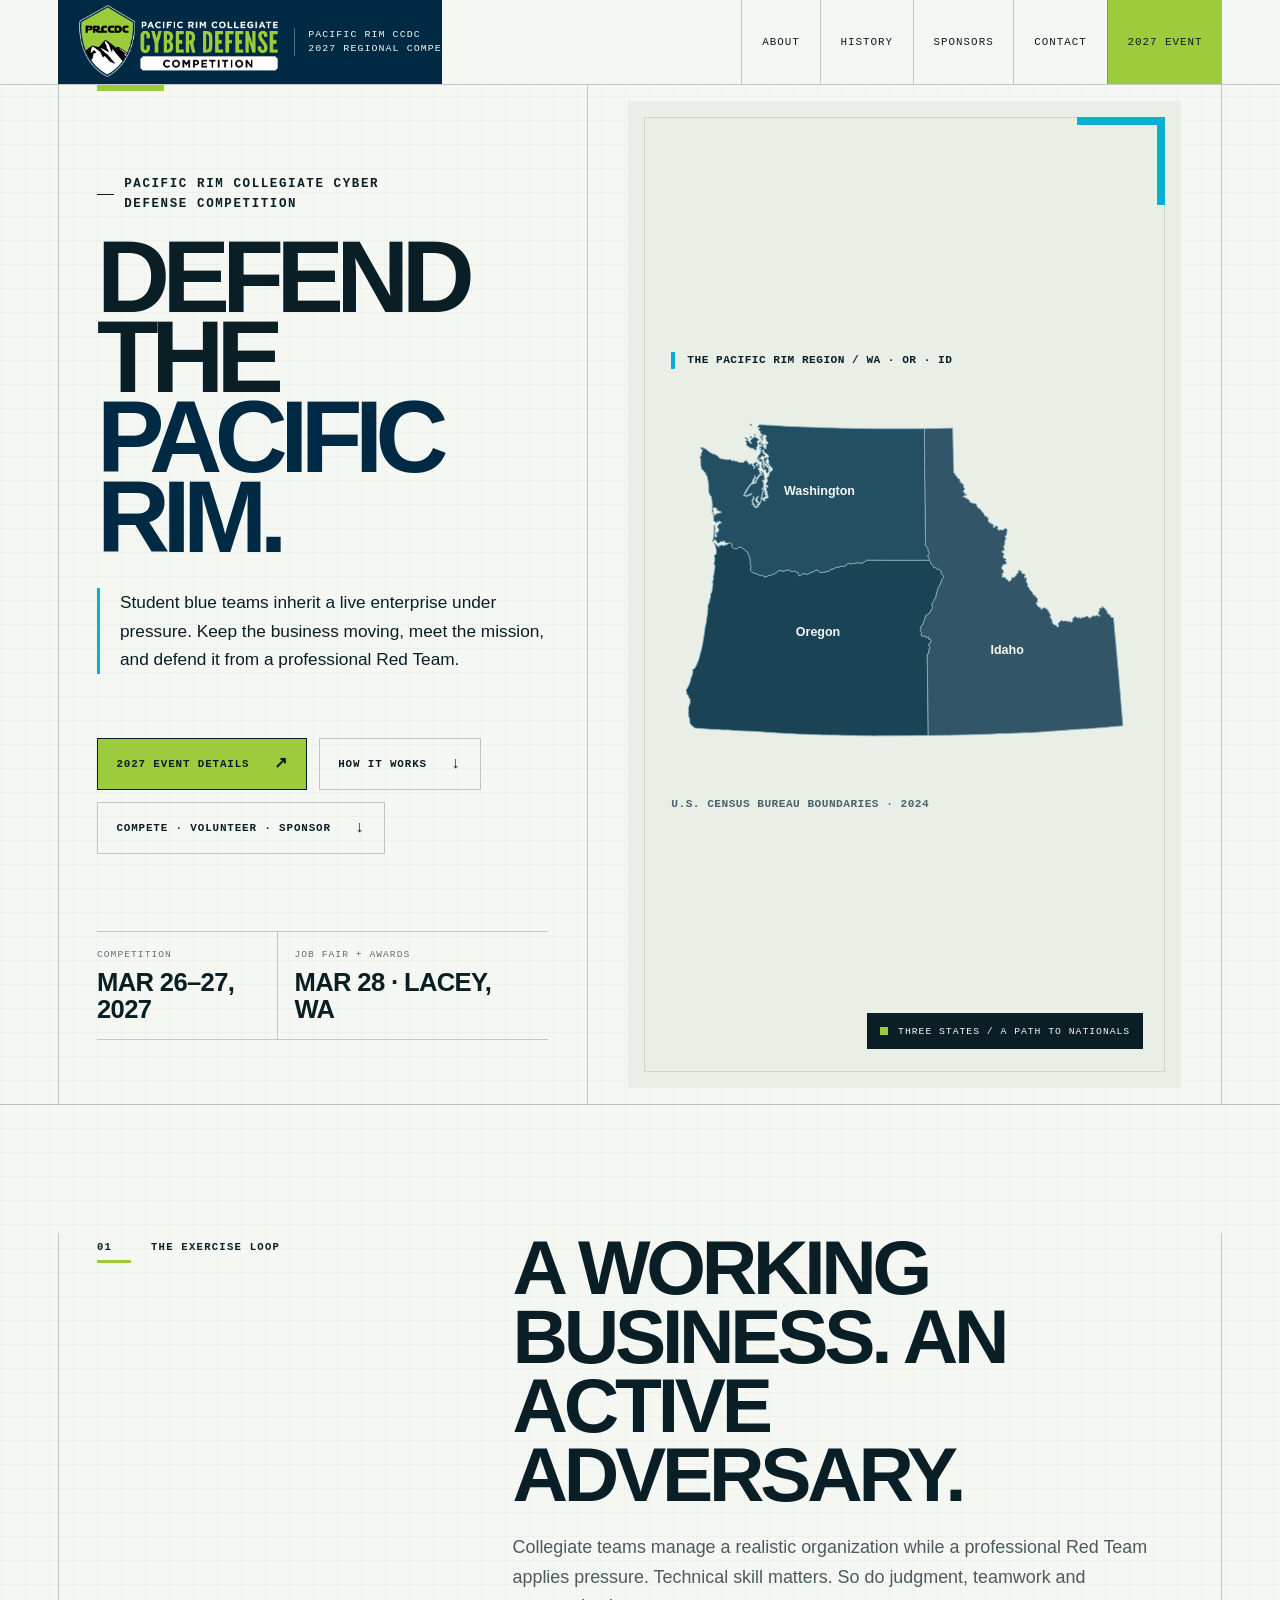
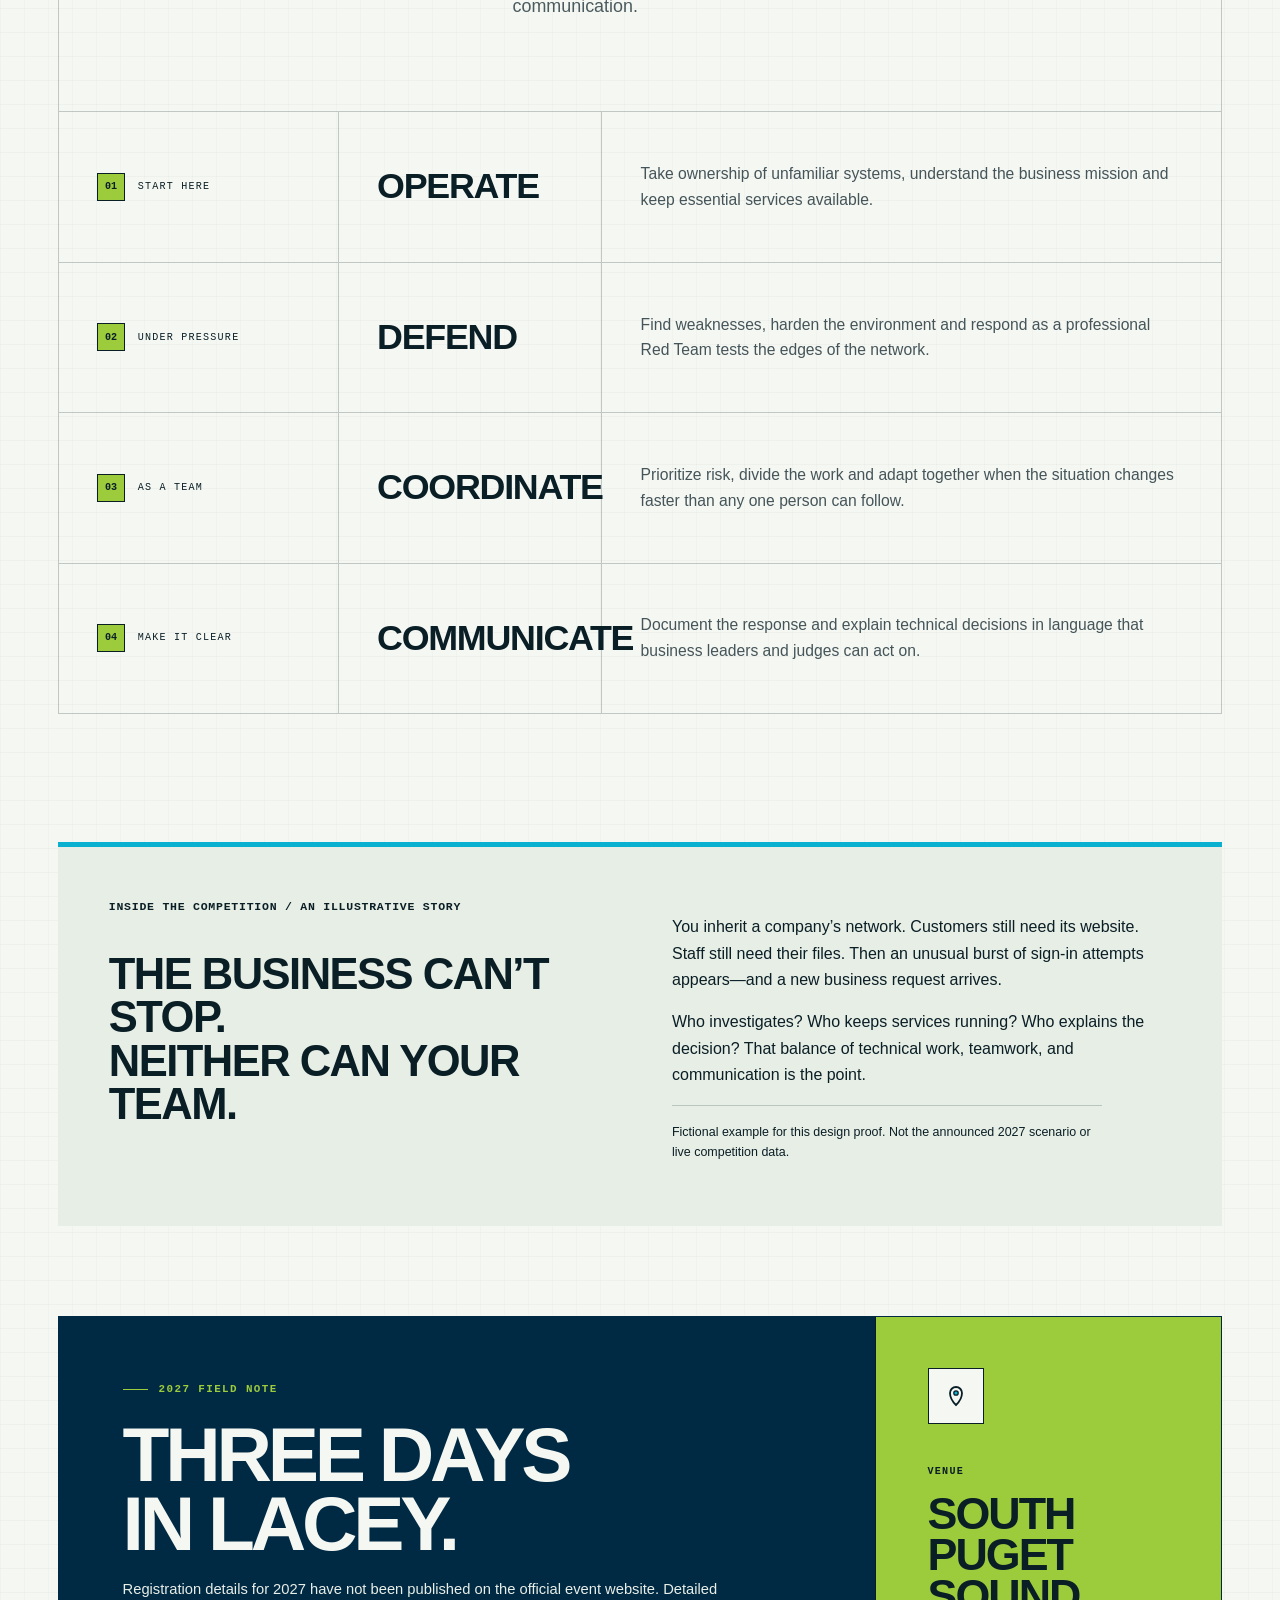
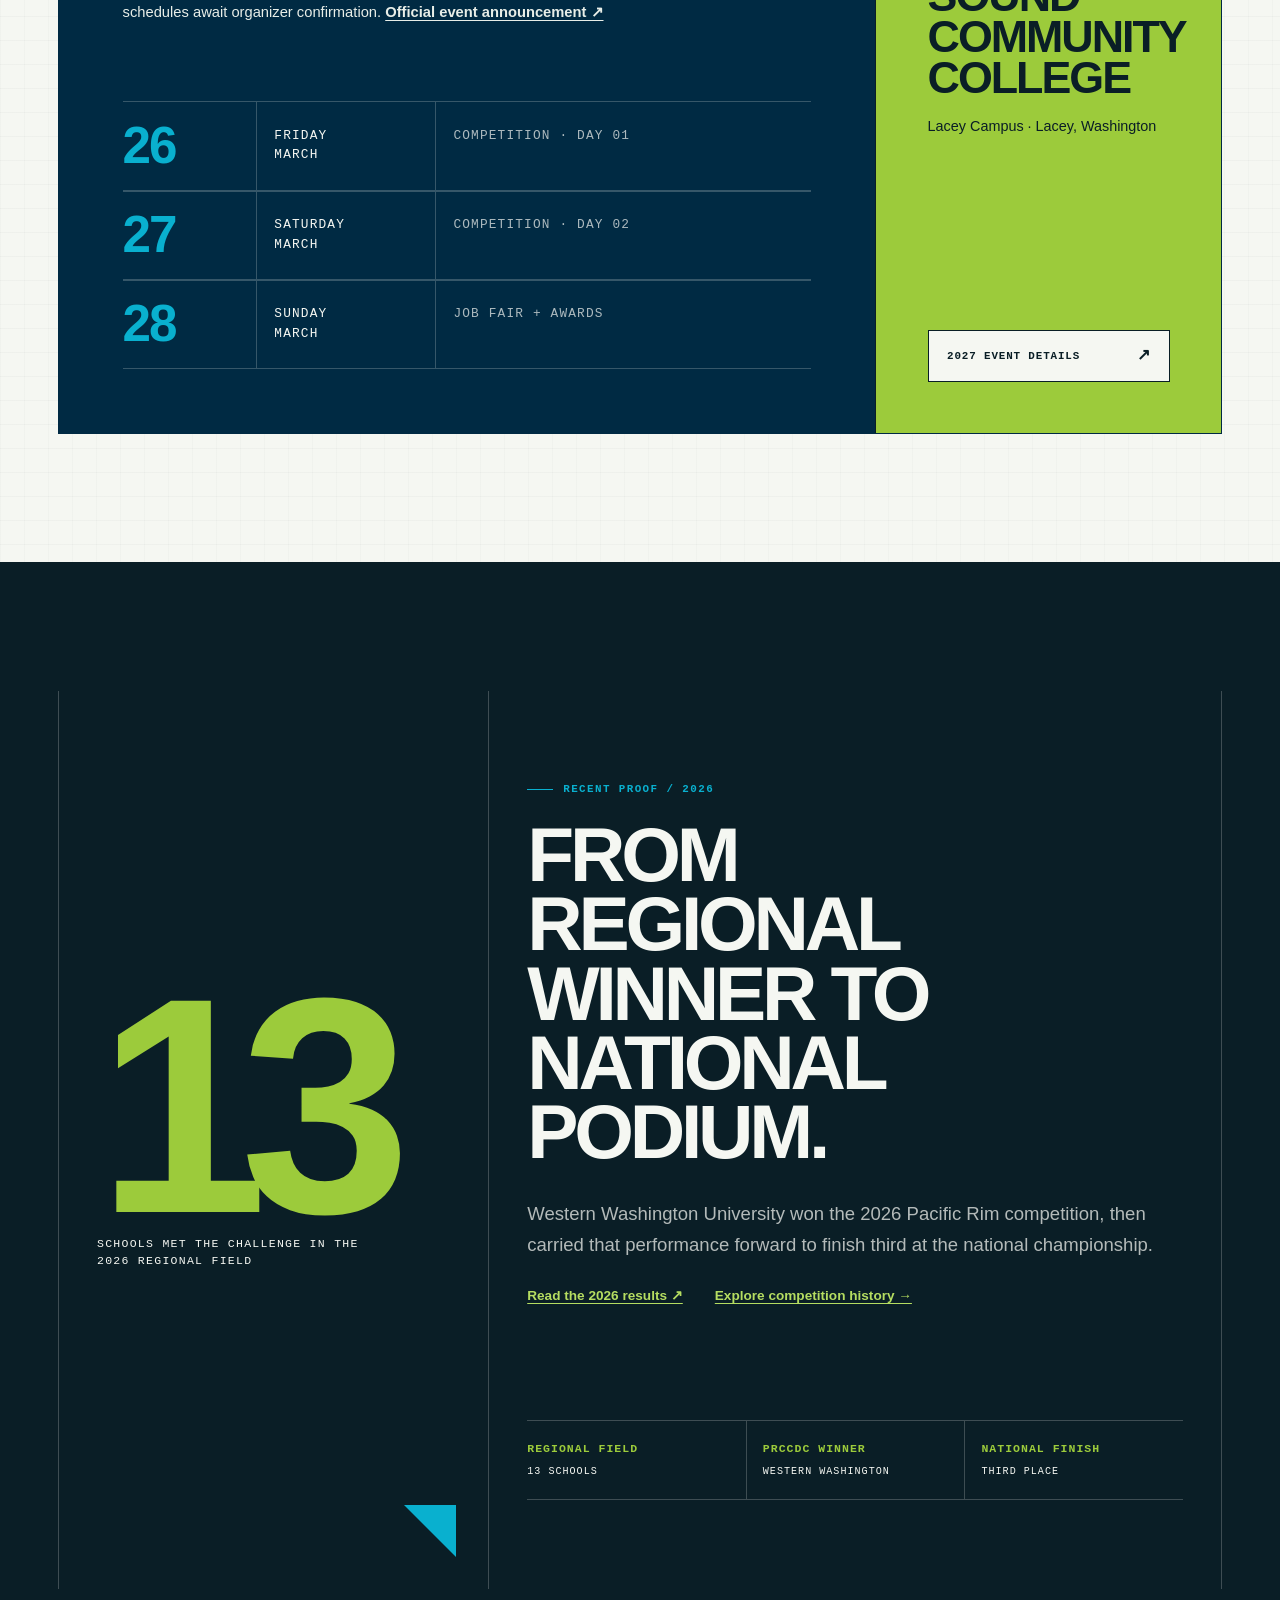
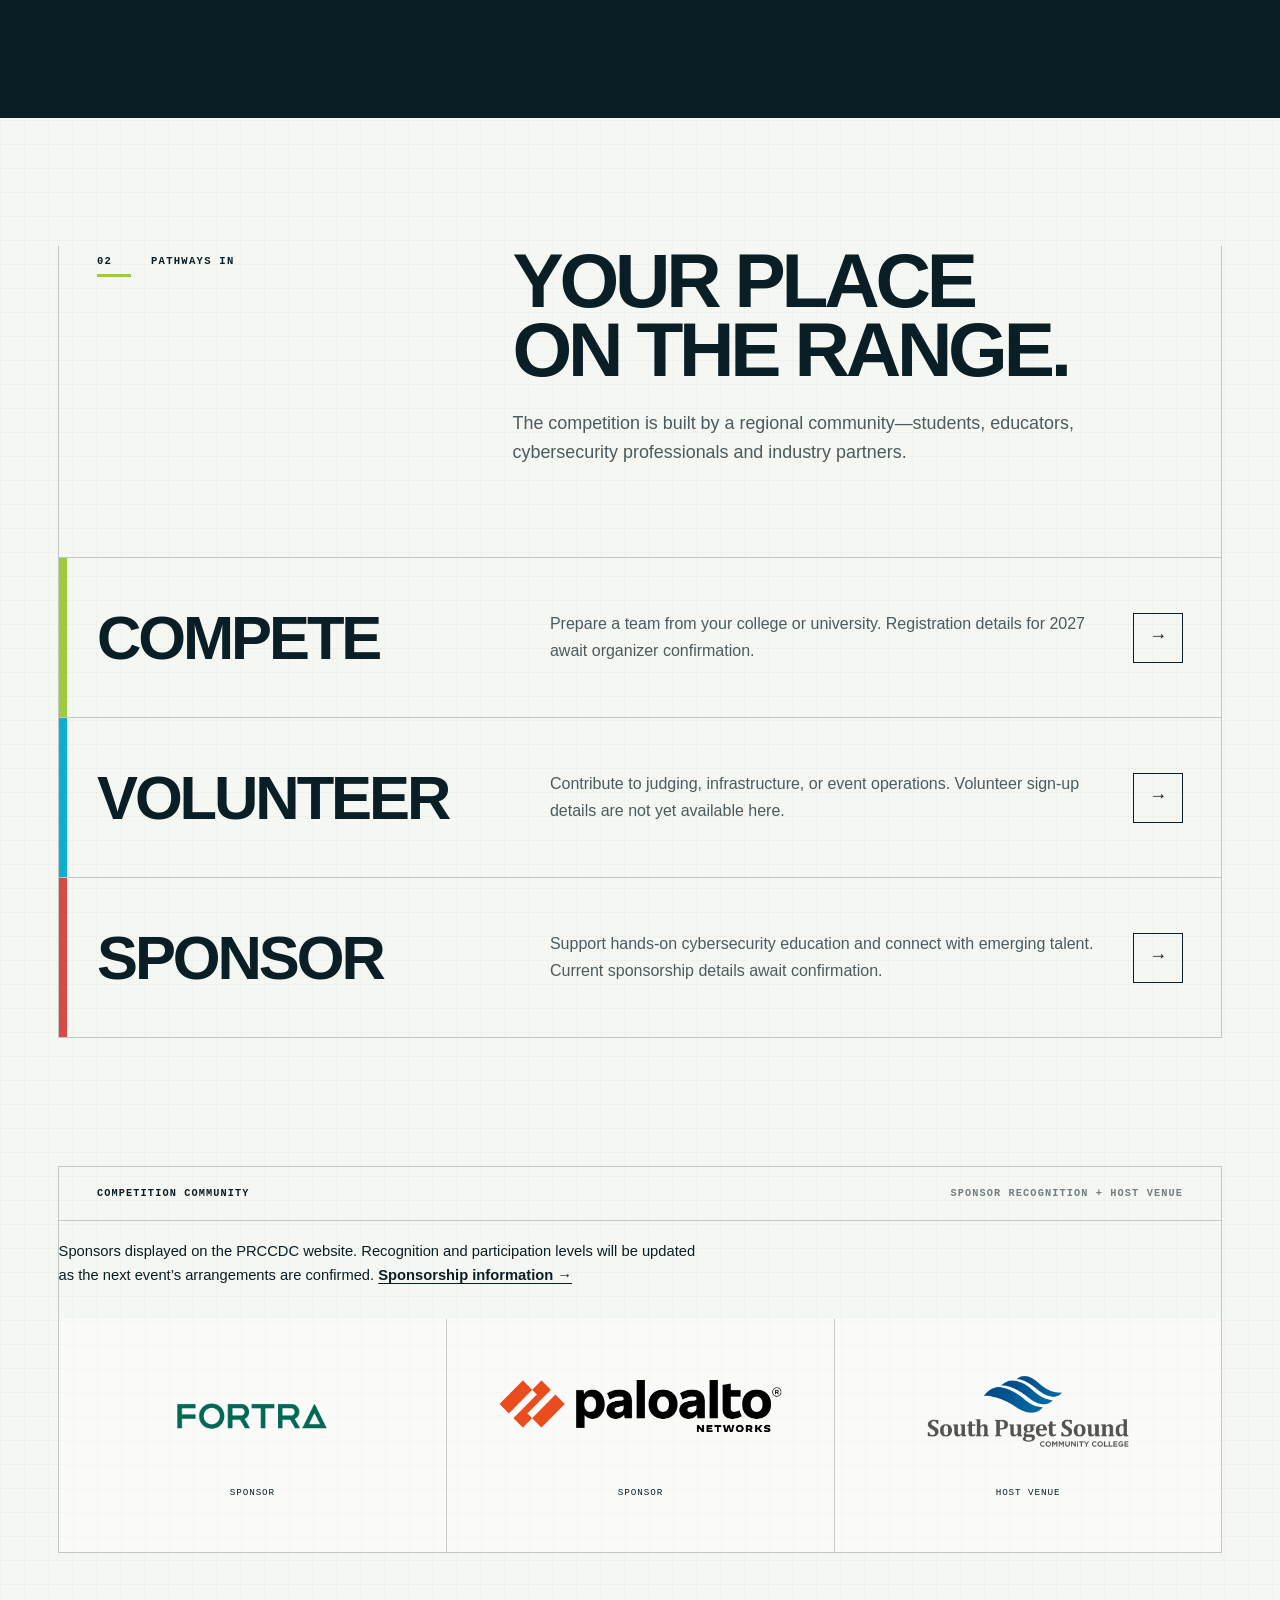
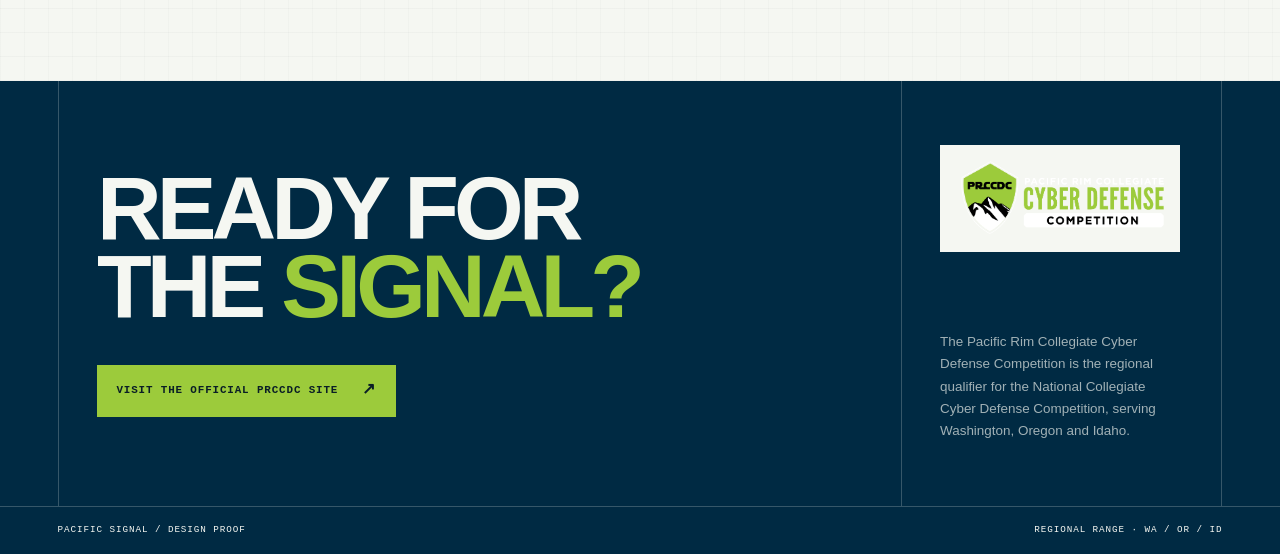
==== commit aa6c2c5e: "added contact.html and updated the top buttons" ====
--- a/index.html
+++ b/index.html
@@ -1544,7 +1544,7 @@
         <span>Menu</span>
       </button>
 
-      <nav class="site-nav" id="primary-navigation" aria-label="Primary navigation"><a href="about.html">About</a><a href="history.html">History</a><a href="sponsors.html">Sponsors</a><a class="nav-emphasis" href="#event">2027 event</a></nav>
+      <nav class="site-nav" id="primary-navigation" aria-label="Primary navigation"><a href="about.html">About</a><a href="history.html">History</a><a href="sponsors.html">Sponsors</a><a href="contact.html">Contact</a><a class="nav-emphasis" href="#event">2027 event</a></nav>
     </div>
   </header>
 
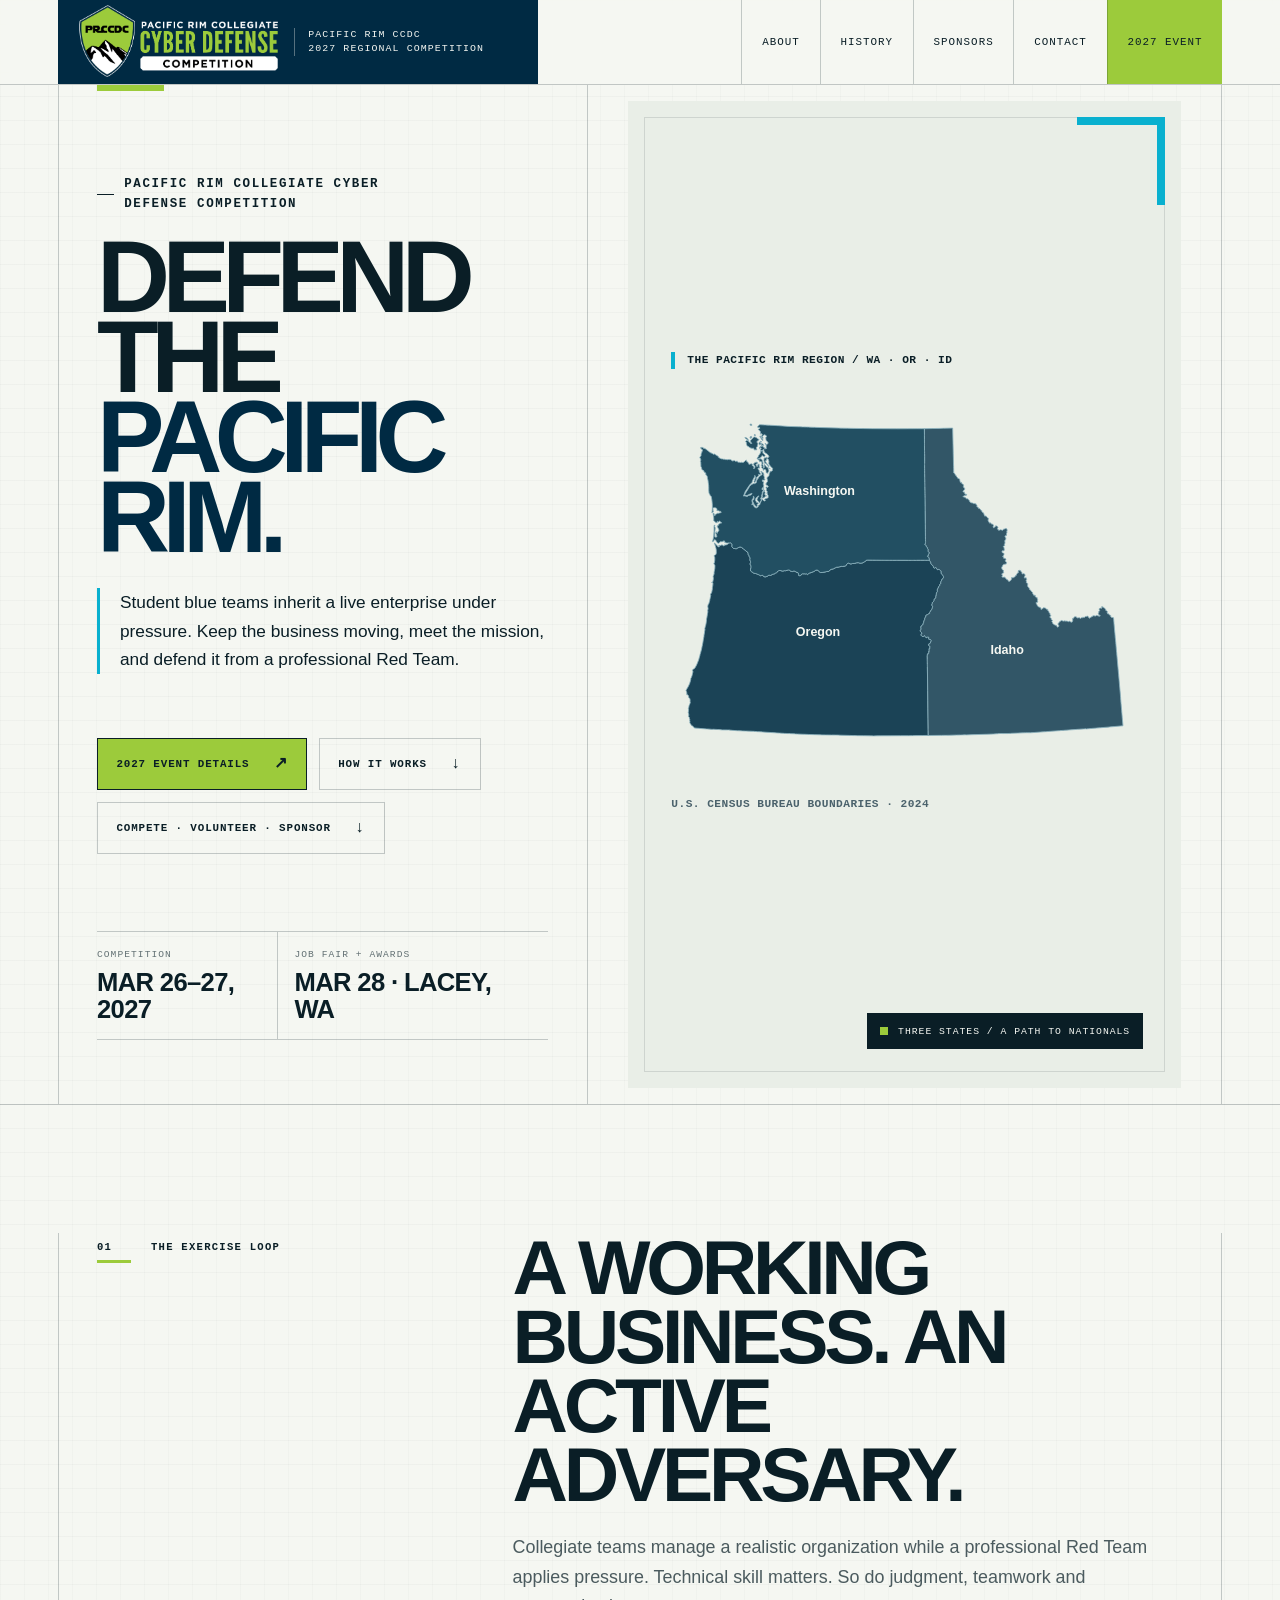
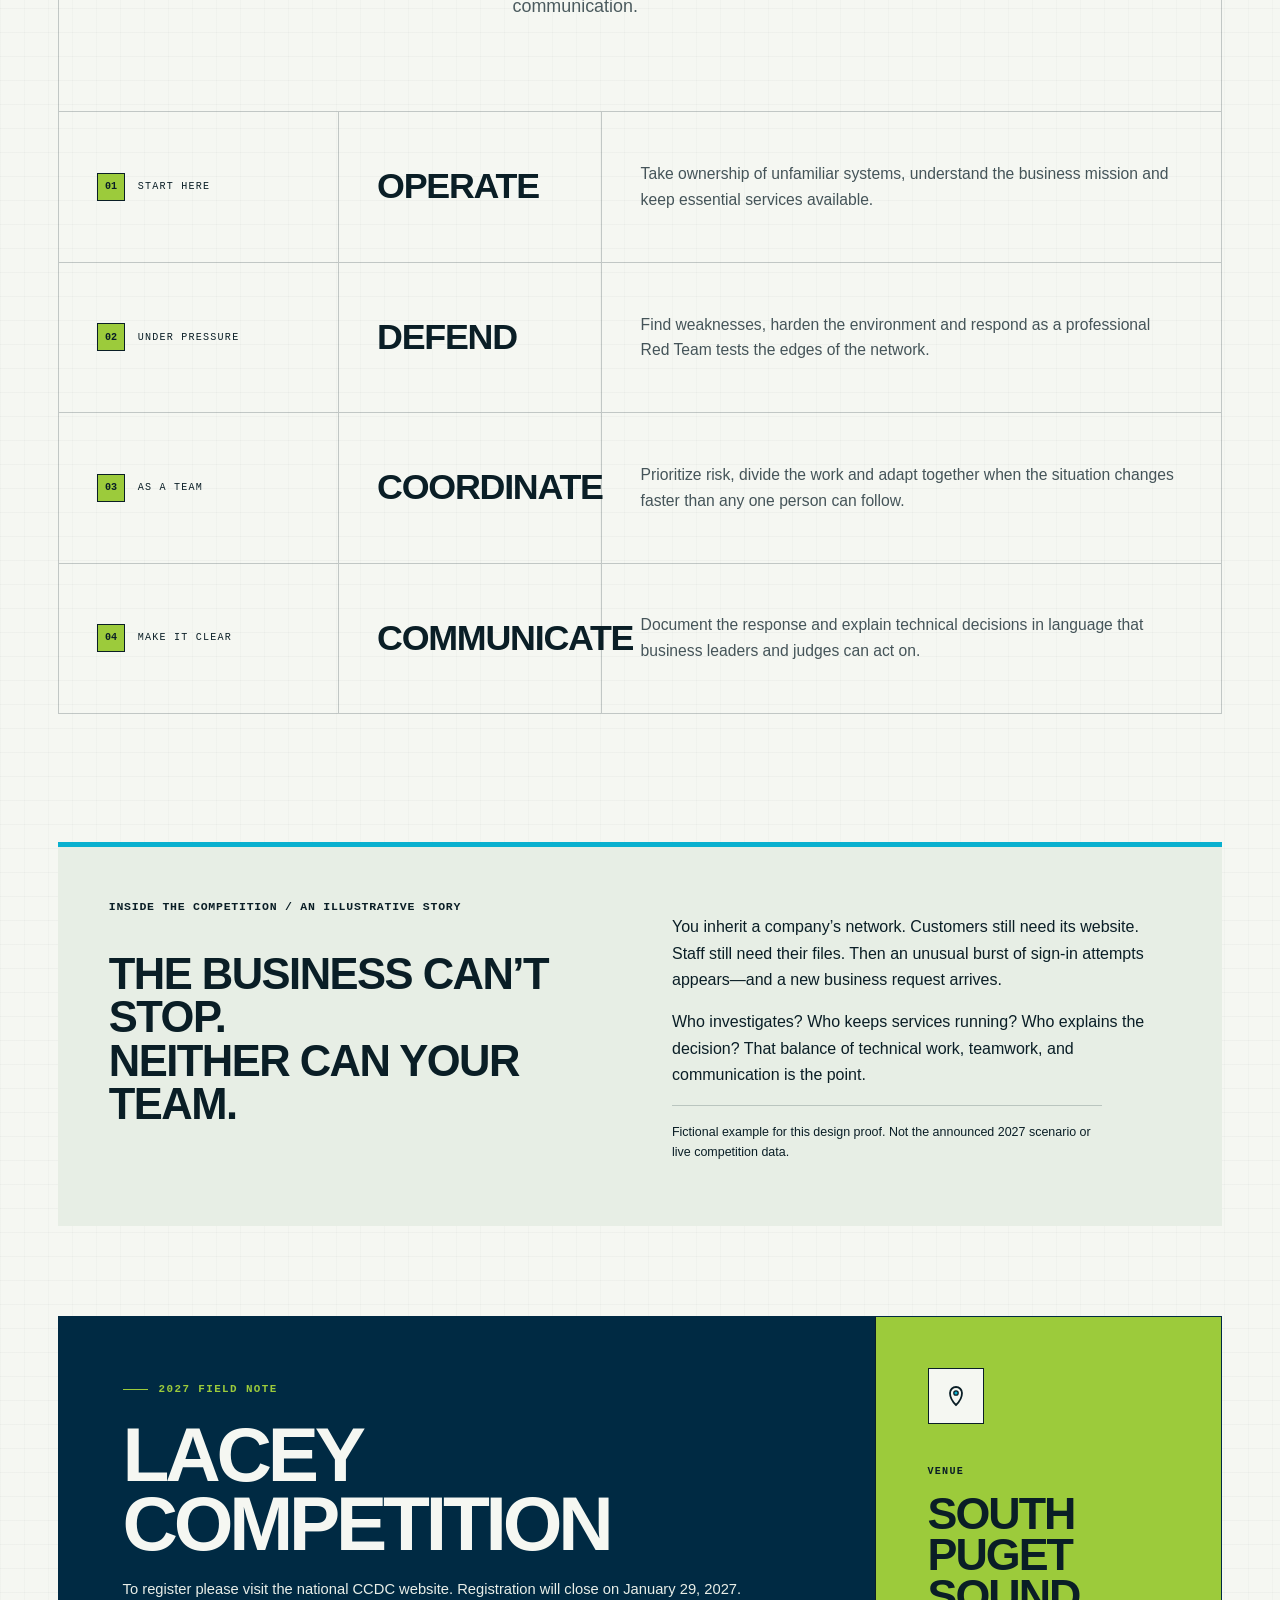
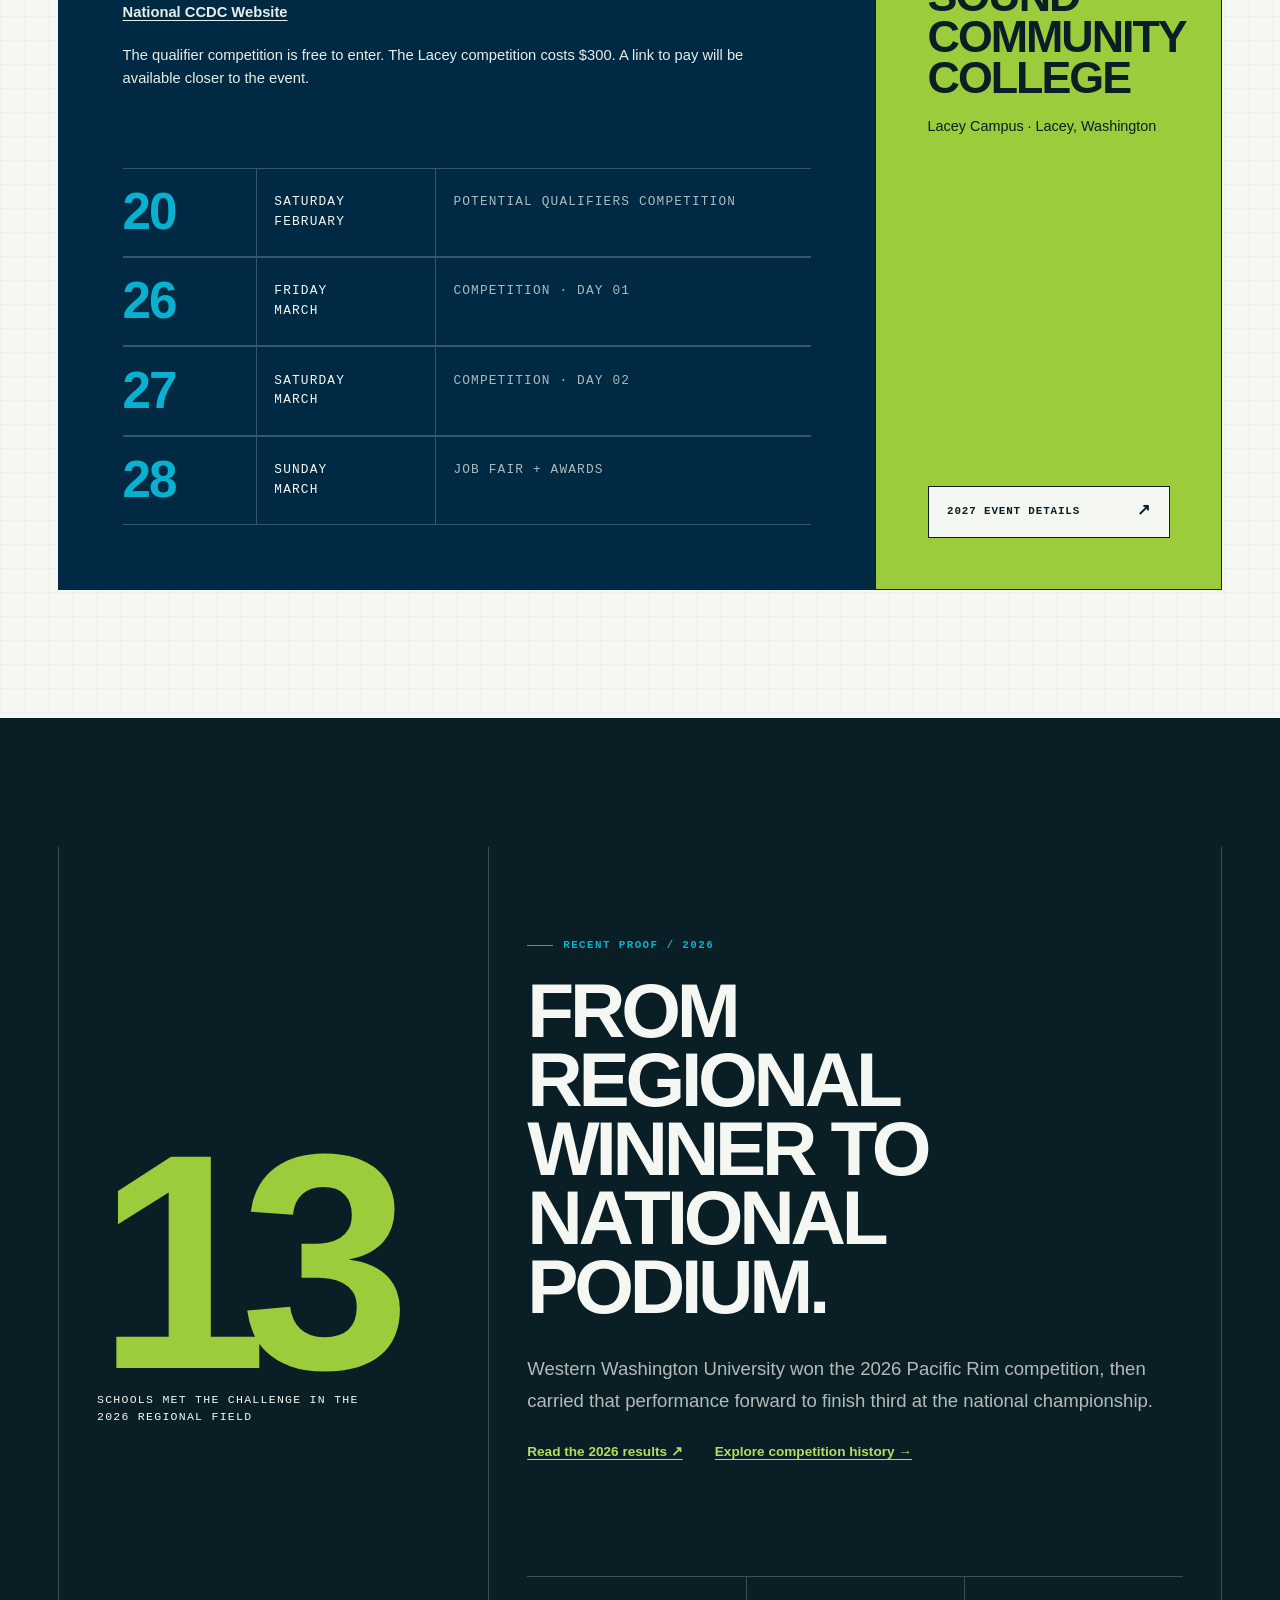
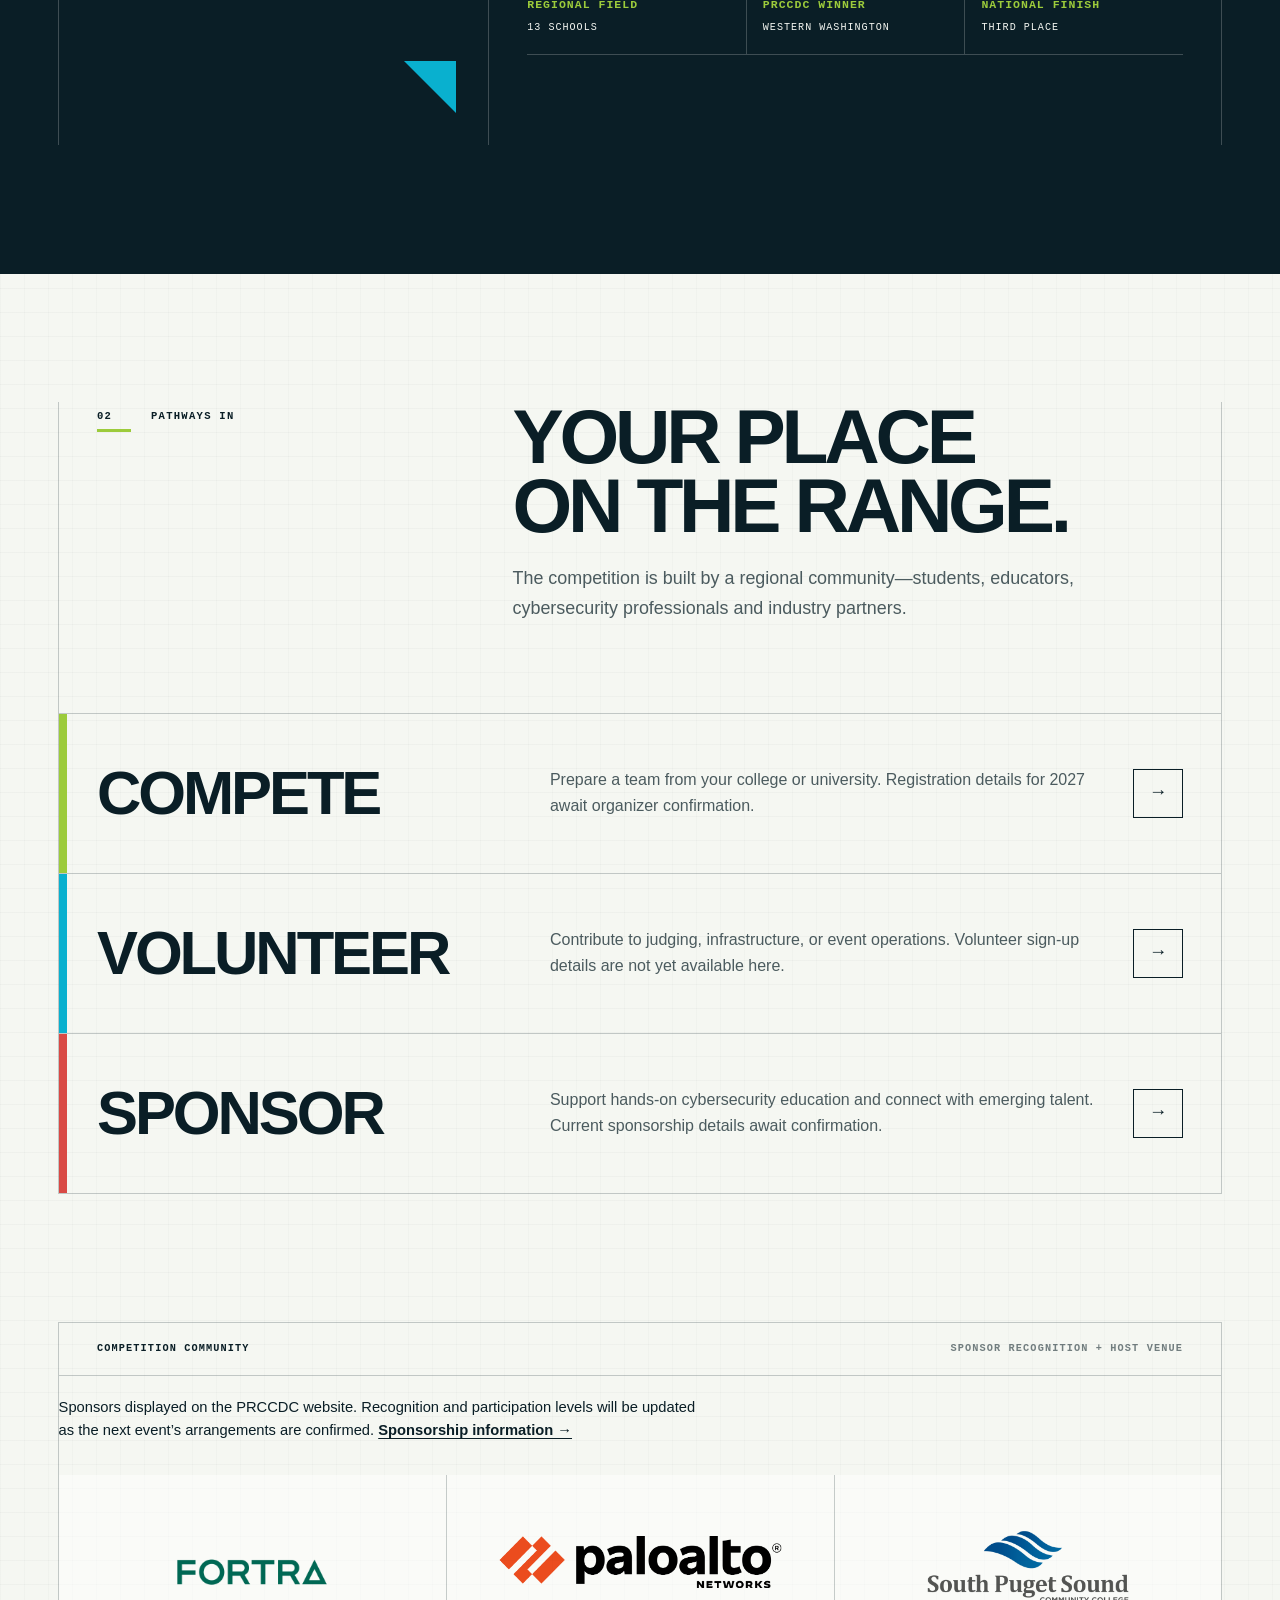
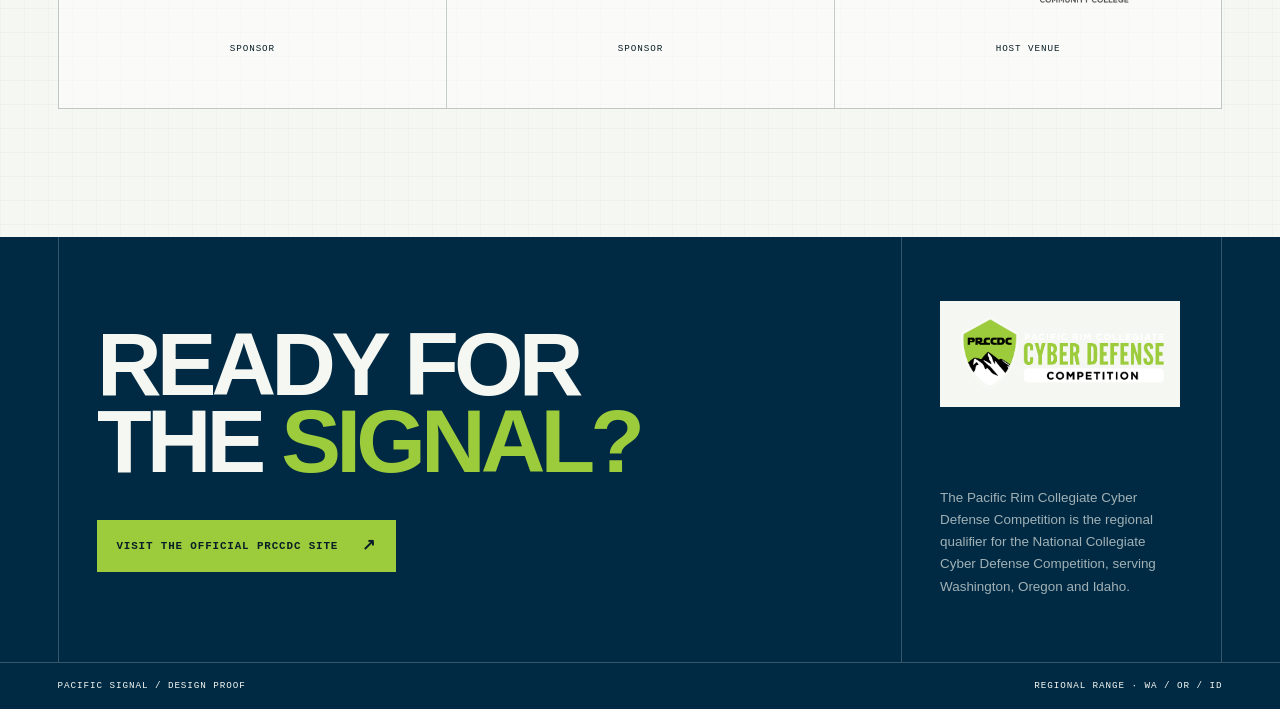
==== commit 2fb9f999: "added qualifier round to the index page and text about the fee" ====
--- a/index.html
+++ b/index.html
@@ -160,7 +160,7 @@
       align-items: center;
       align-self: stretch;
       gap: 1rem;
-      width: min(24rem, 34vw);
+      width: min(30rem, 40vw);
       padding-inline: 1rem;
       background: var(--navy);
       color: var(--paper);
@@ -1623,8 +1623,13 @@
       <div class="schedule-board page-shell">
         <div class="schedule-main">
           <p class="eyebrow">2027 field note</p>
-          <h2 id="event-title">Three days in Lacey.</h2><p class="proof-status">Registration details for 2027 have not been published on the official event website. Detailed schedules await organizer confirmation. <a href="https://prccdc.com/">Official event announcement ↗</a></p>
-
+          <h2 id="event-title">Lacey Competition</h2><p class="proof-status">To register please visit the national CCDC website. Registration will close on January 29, 2027. <a href="https://www.ccdc.io/" target="_blank" rel="noopener noreferrer">National CCDC Website</a></p><p class="proof-status">The qualifier competition is free to enter. The Lacey competition costs $300. A link to pay will be available closer to the event.</p>
+
+          <div class="date-line">
+            <div class="date-cell date-day">20</div>
+            <div class="date-cell date-weekday">Saturday<br>February</div>
+            <div class="date-cell date-event">Potential Qualifiers Competition</div>
+          </div>
           <div class="date-line">
             <div class="date-cell date-day">26</div>
             <div class="date-cell date-weekday">Friday<br>March</div>
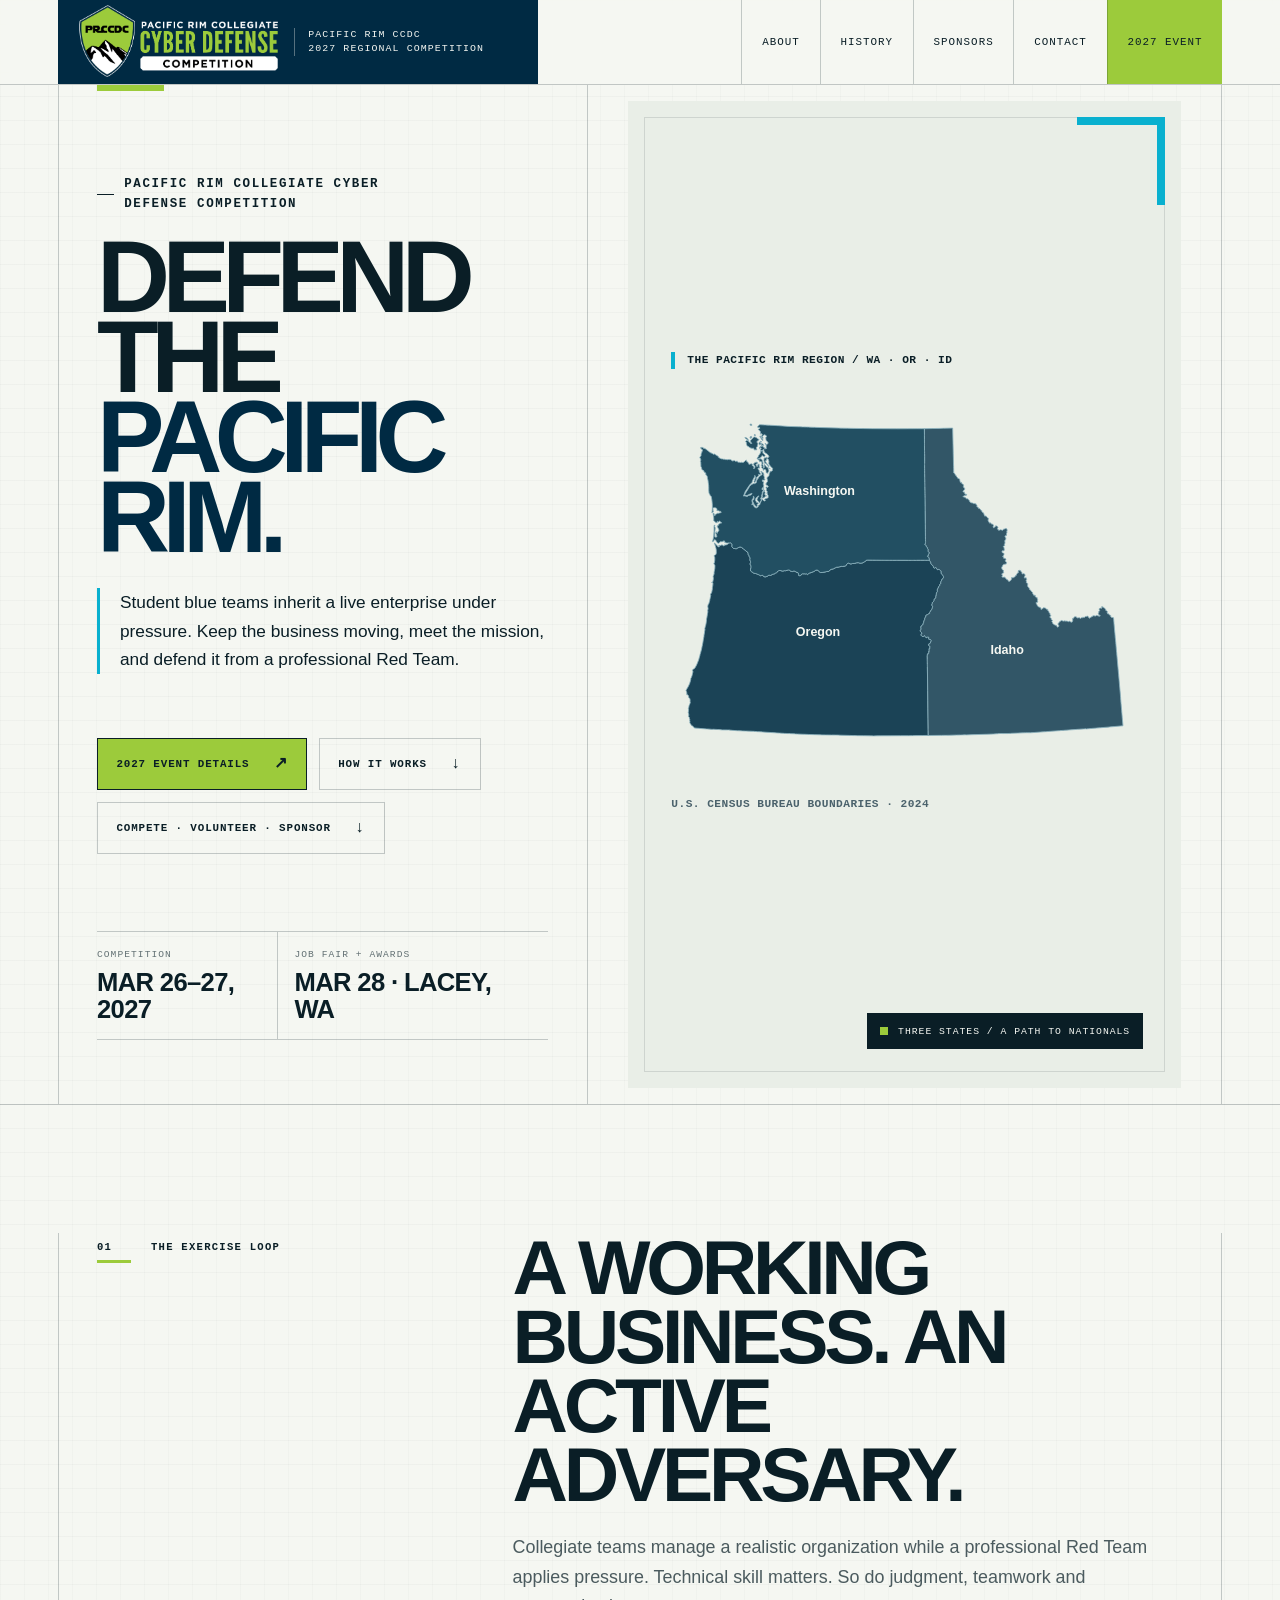
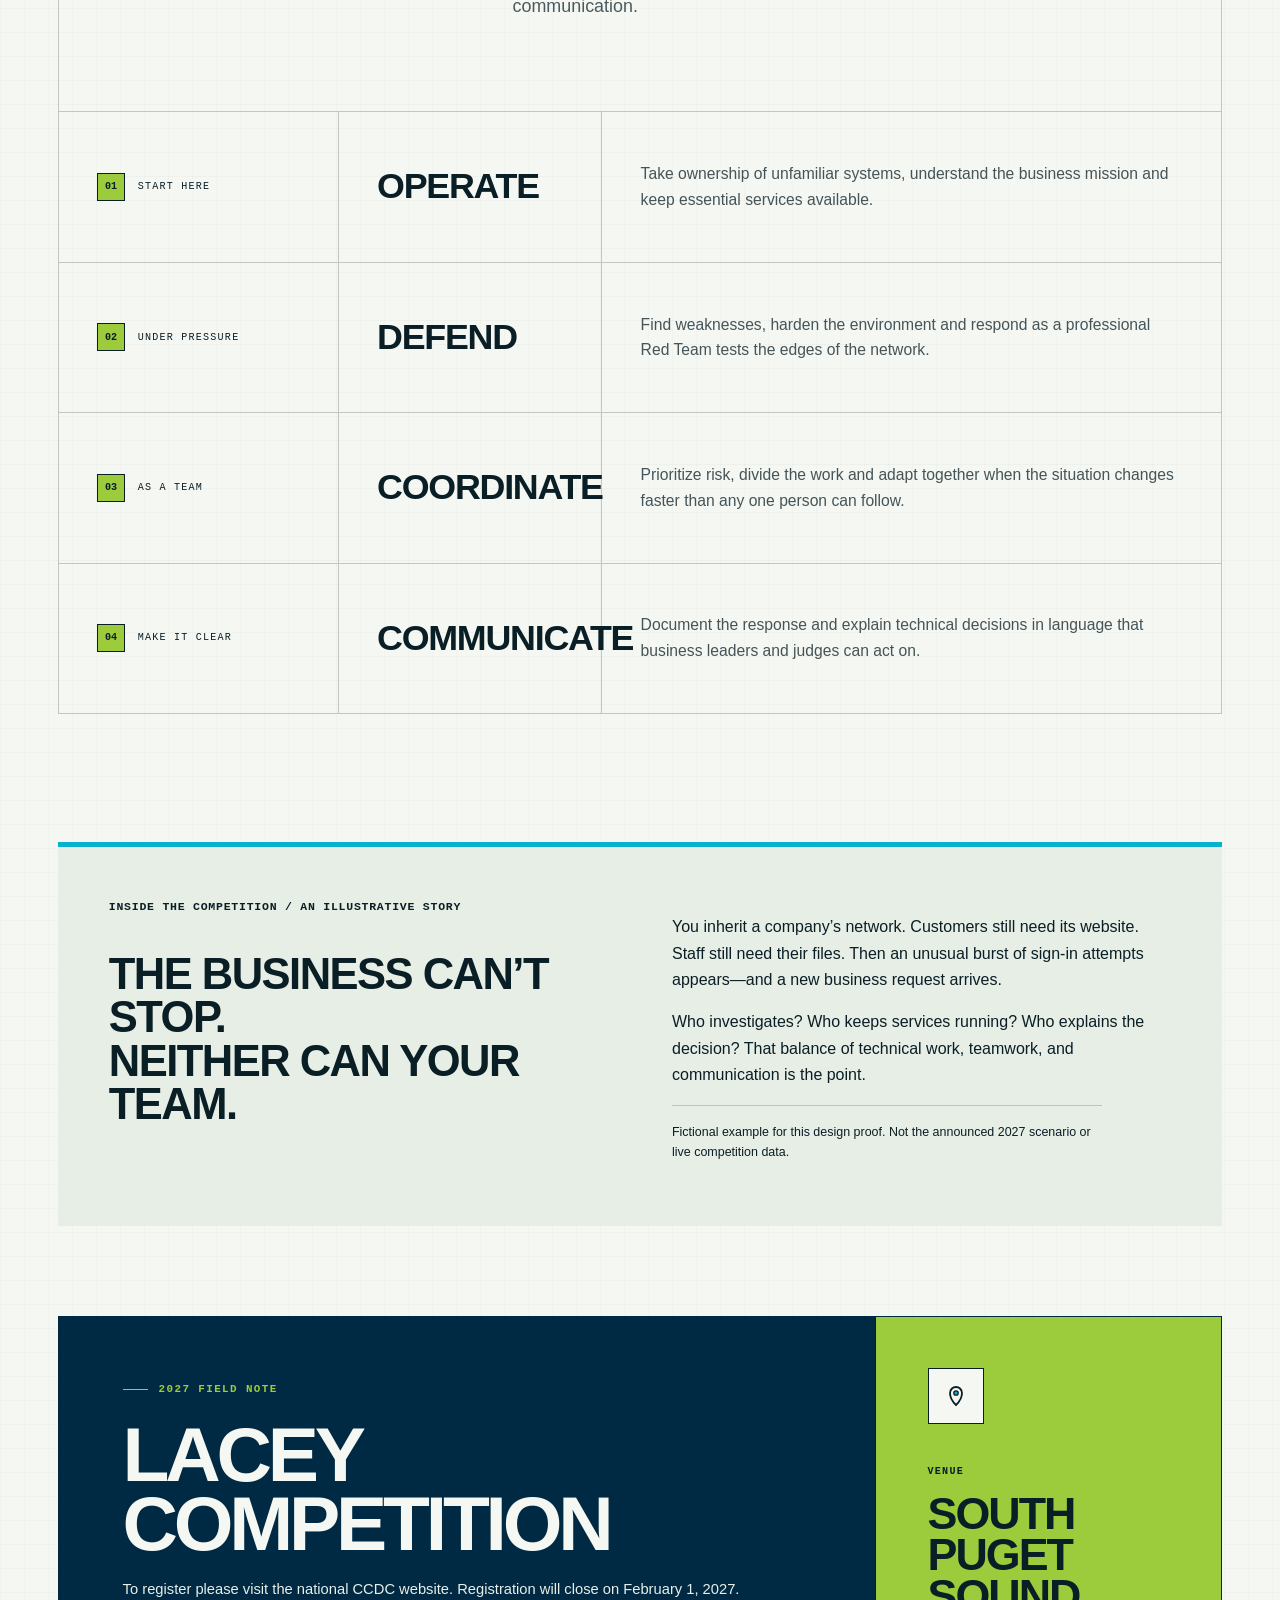
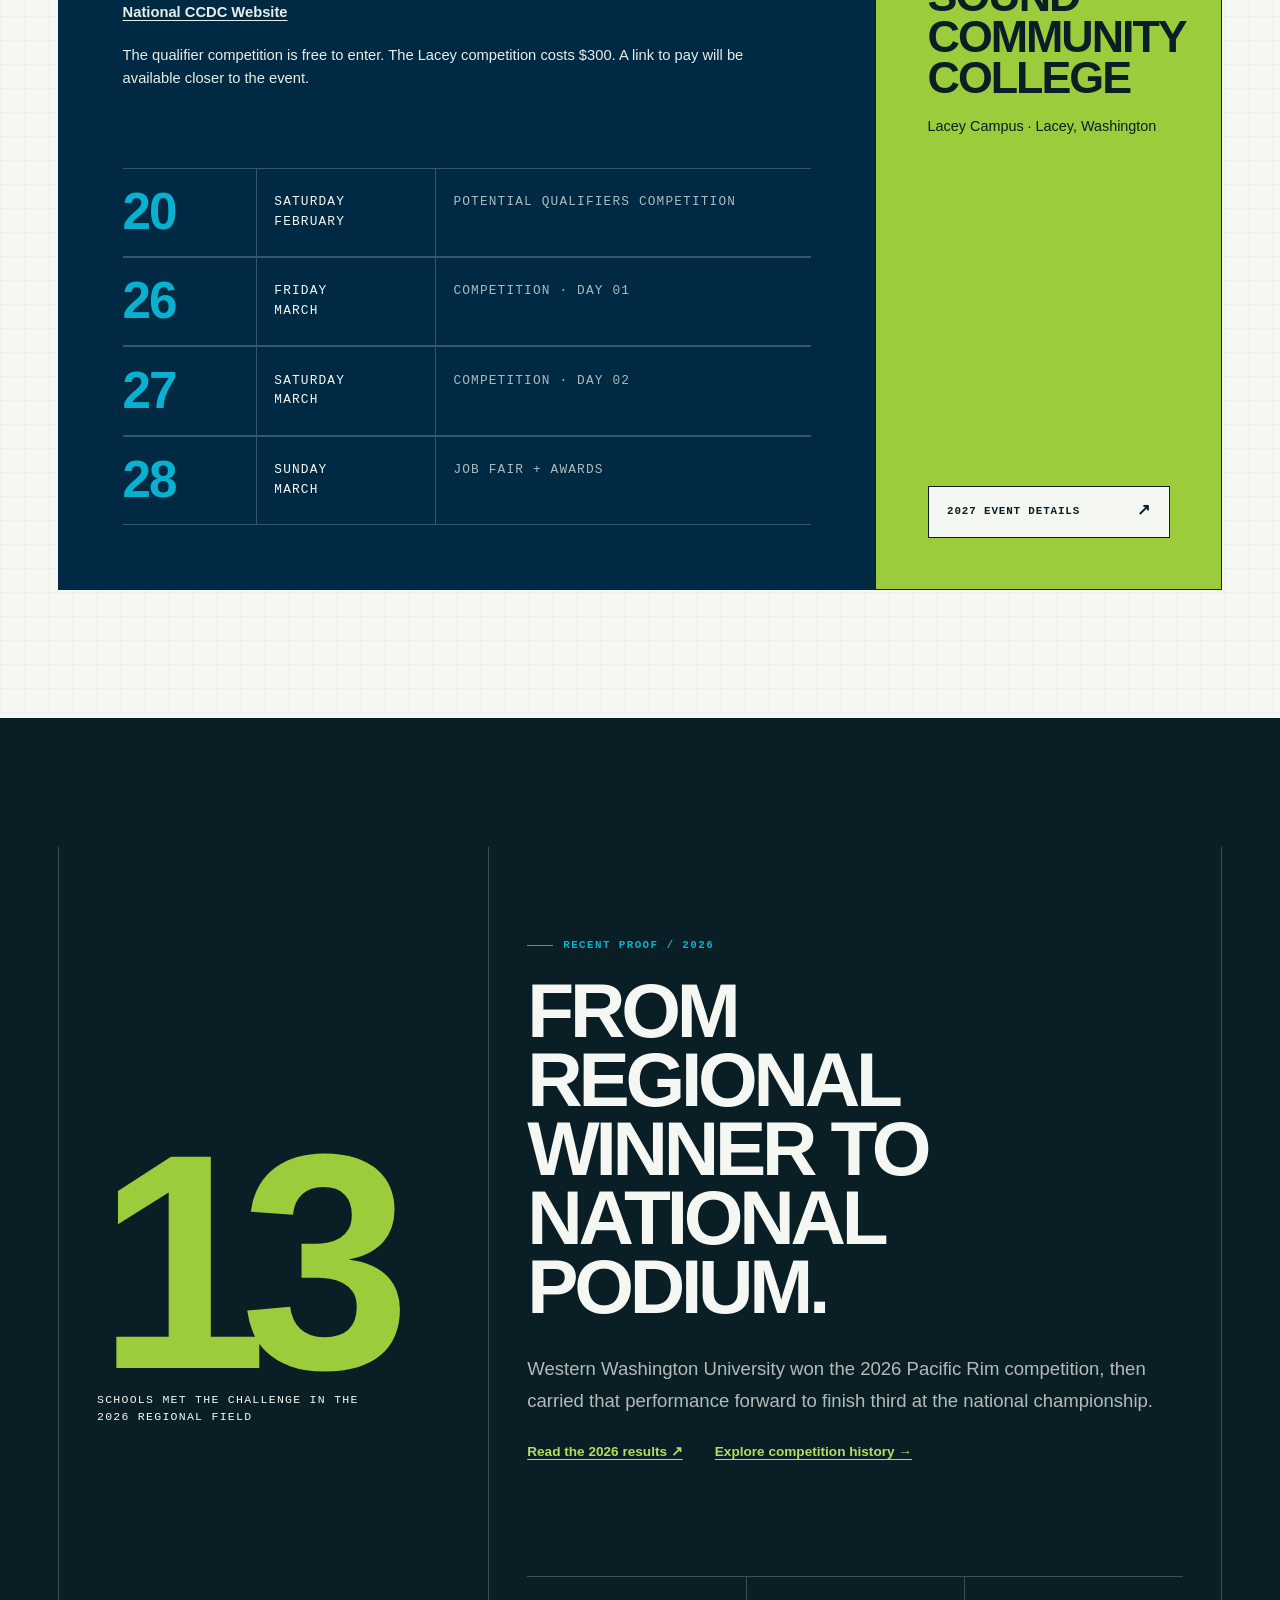
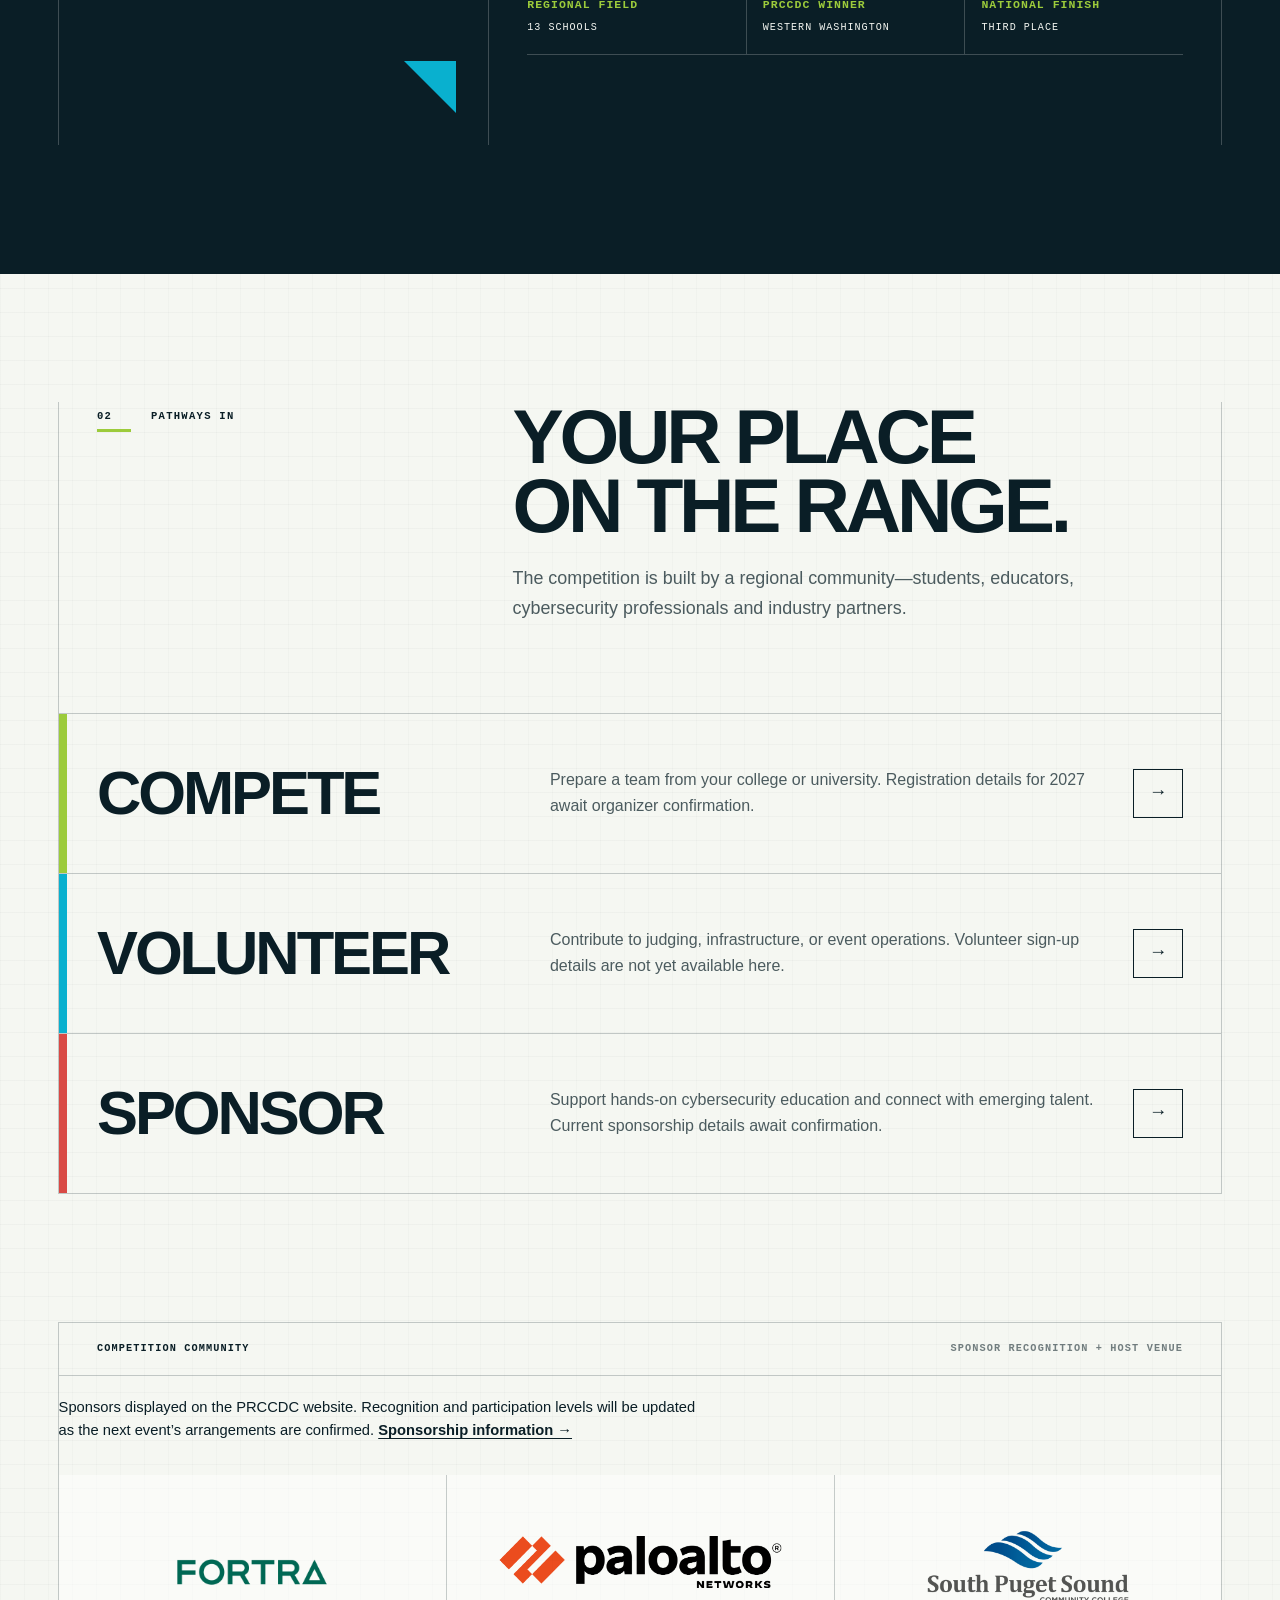
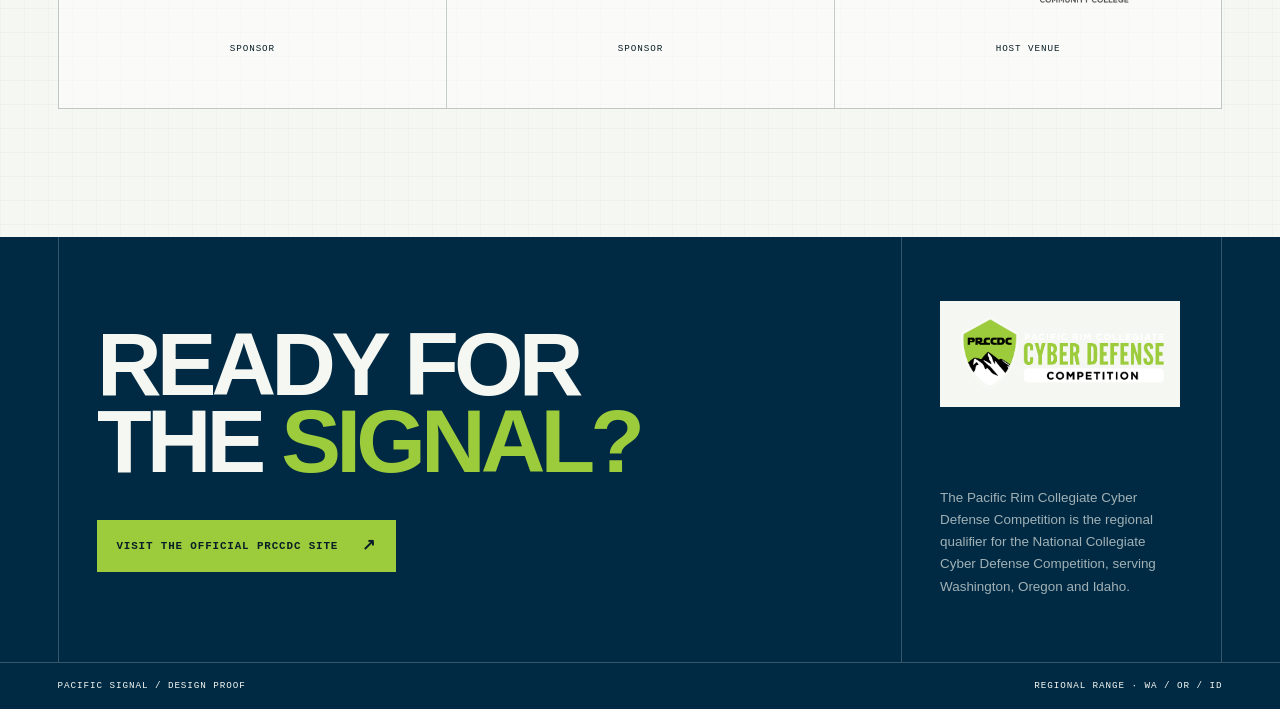
==== commit c722bfb0: "Updated registration end date" ====
--- a/index.html
+++ b/index.html
@@ -1623,7 +1623,7 @@
       <div class="schedule-board page-shell">
         <div class="schedule-main">
           <p class="eyebrow">2027 field note</p>
-          <h2 id="event-title">Lacey Competition</h2><p class="proof-status">To register please visit the national CCDC website. Registration will close on January 29, 2027. <a href="https://www.ccdc.io/" target="_blank" rel="noopener noreferrer">National CCDC Website</a></p><p class="proof-status">The qualifier competition is free to enter. The Lacey competition costs $300. A link to pay will be available closer to the event.</p>
+          <h2 id="event-title">Lacey Competition</h2><p class="proof-status">To register please visit the national CCDC website. Registration will close on February 1, 2027. <a href="https://www.ccdc.io/" target="_blank" rel="noopener noreferrer">National CCDC Website</a></p><p class="proof-status">The qualifier competition is free to enter. The Lacey competition costs $300. A link to pay will be available closer to the event.</p>
 
           <div class="date-line">
             <div class="date-cell date-day">20</div>
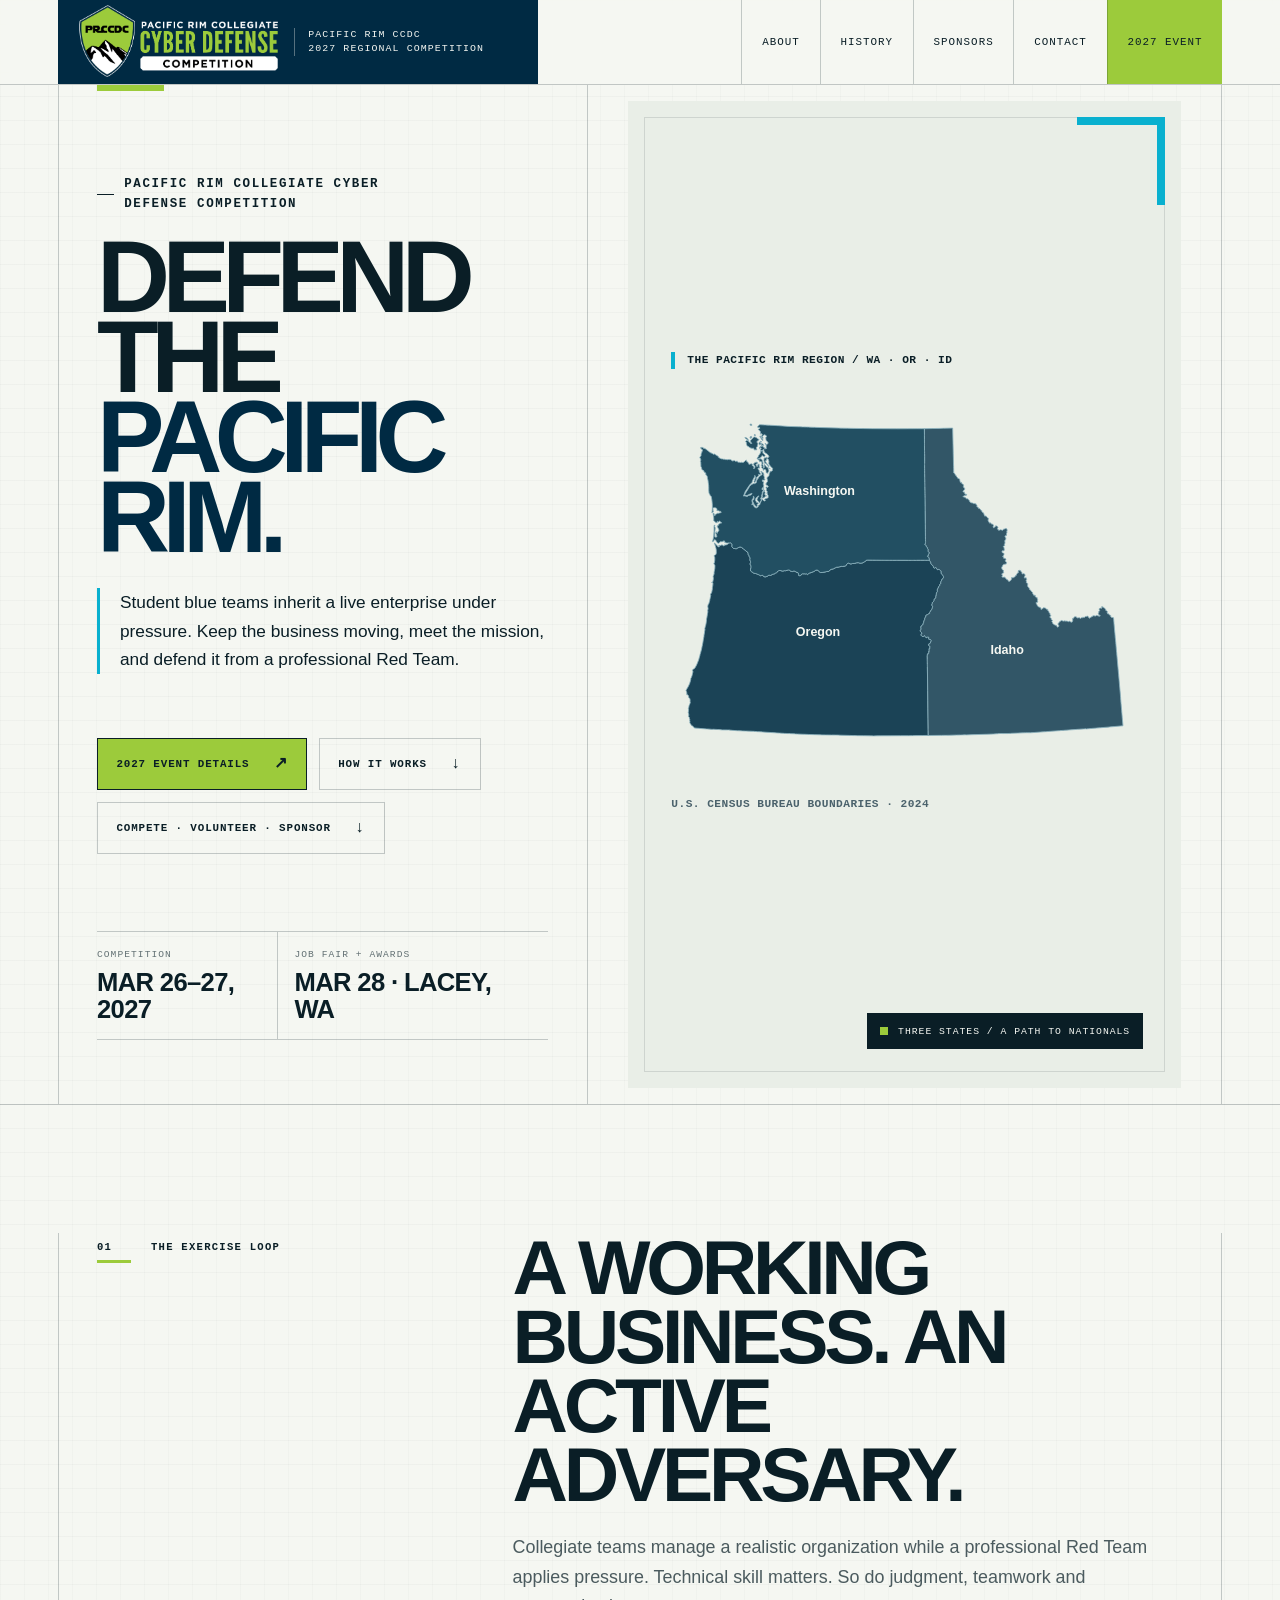
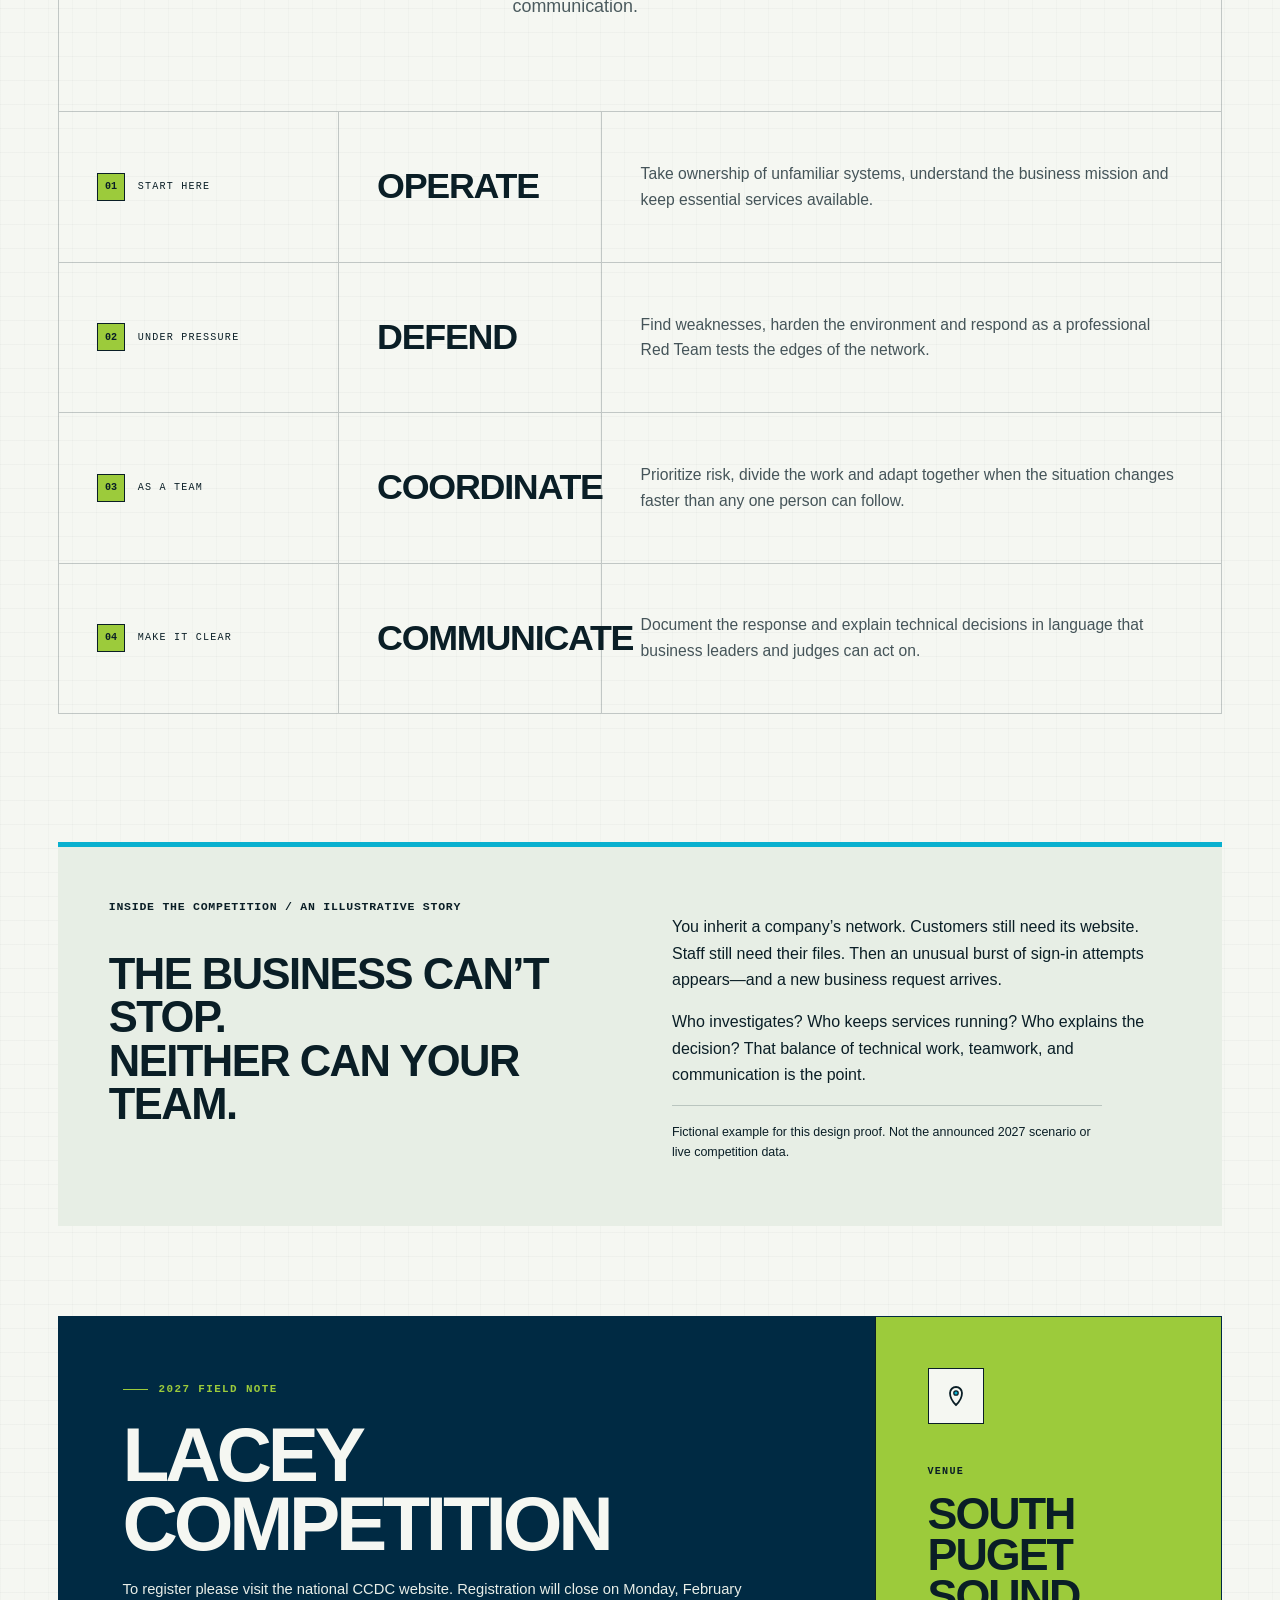
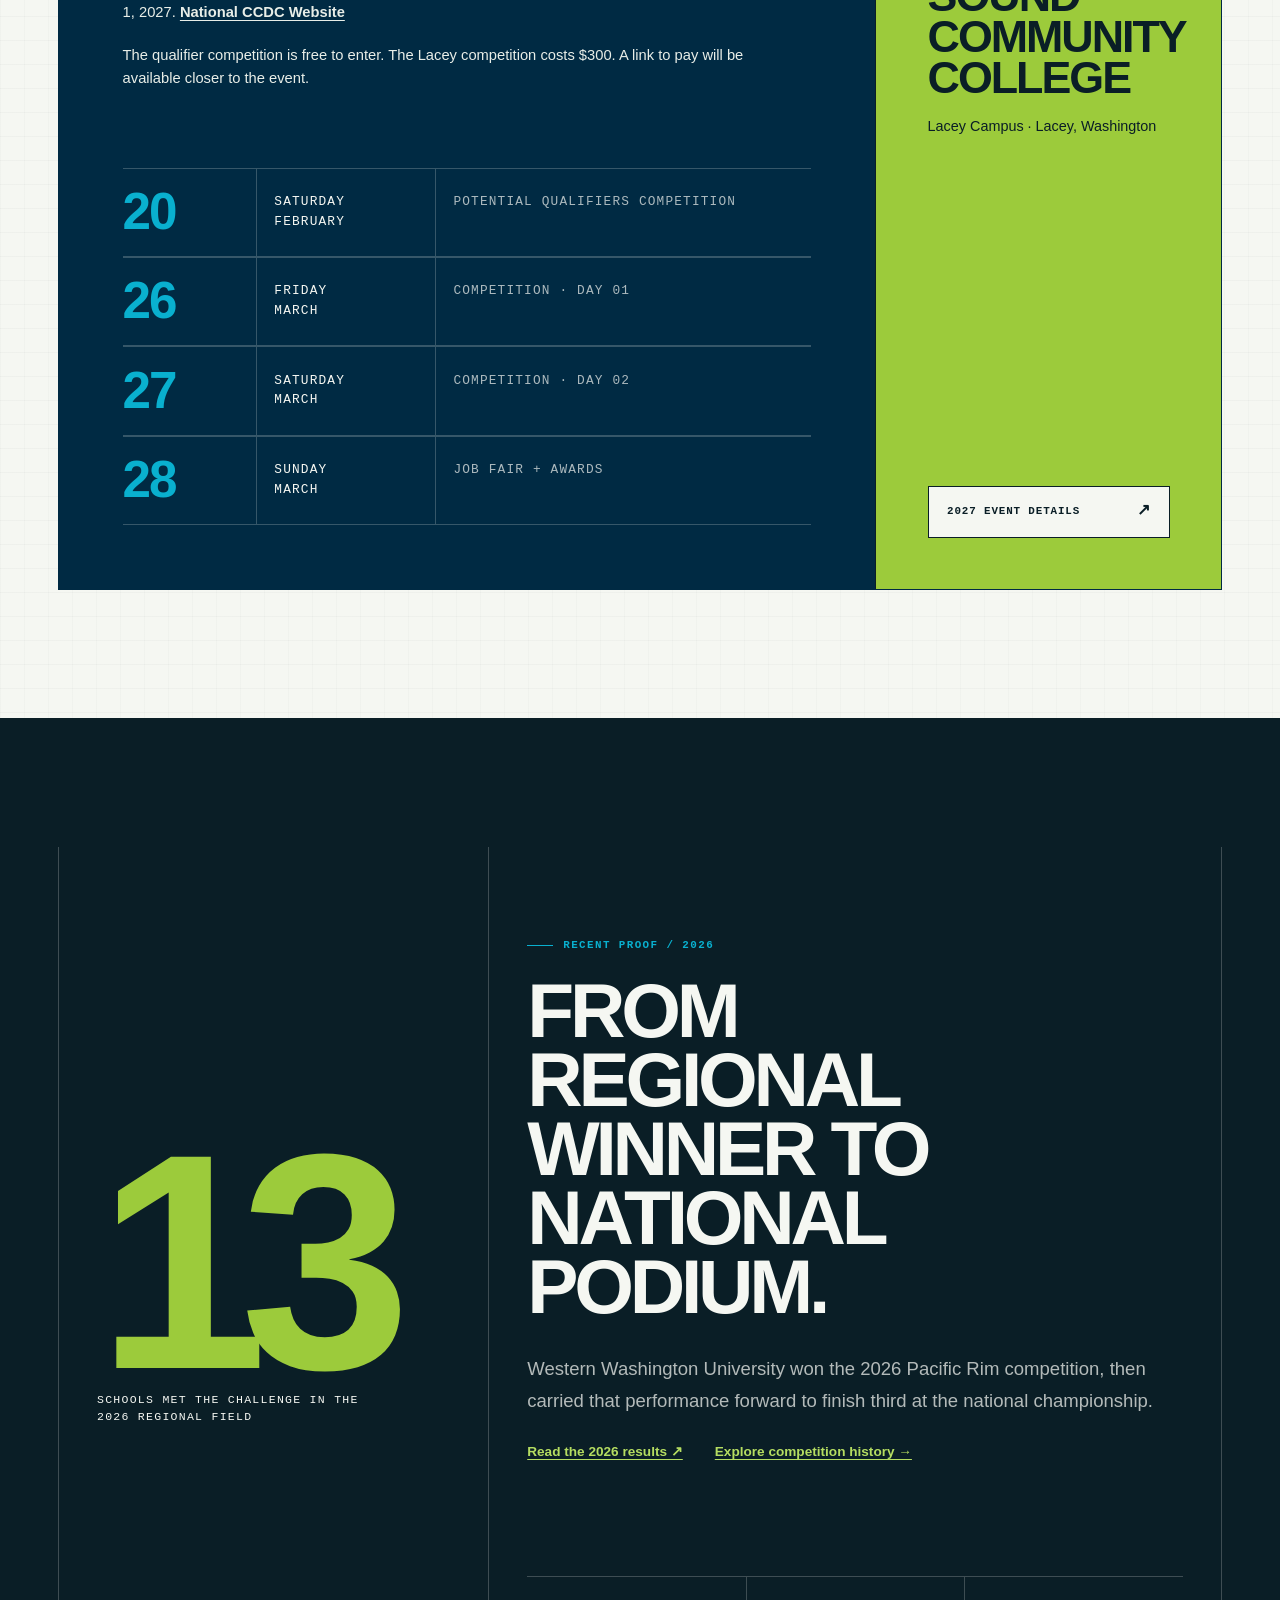
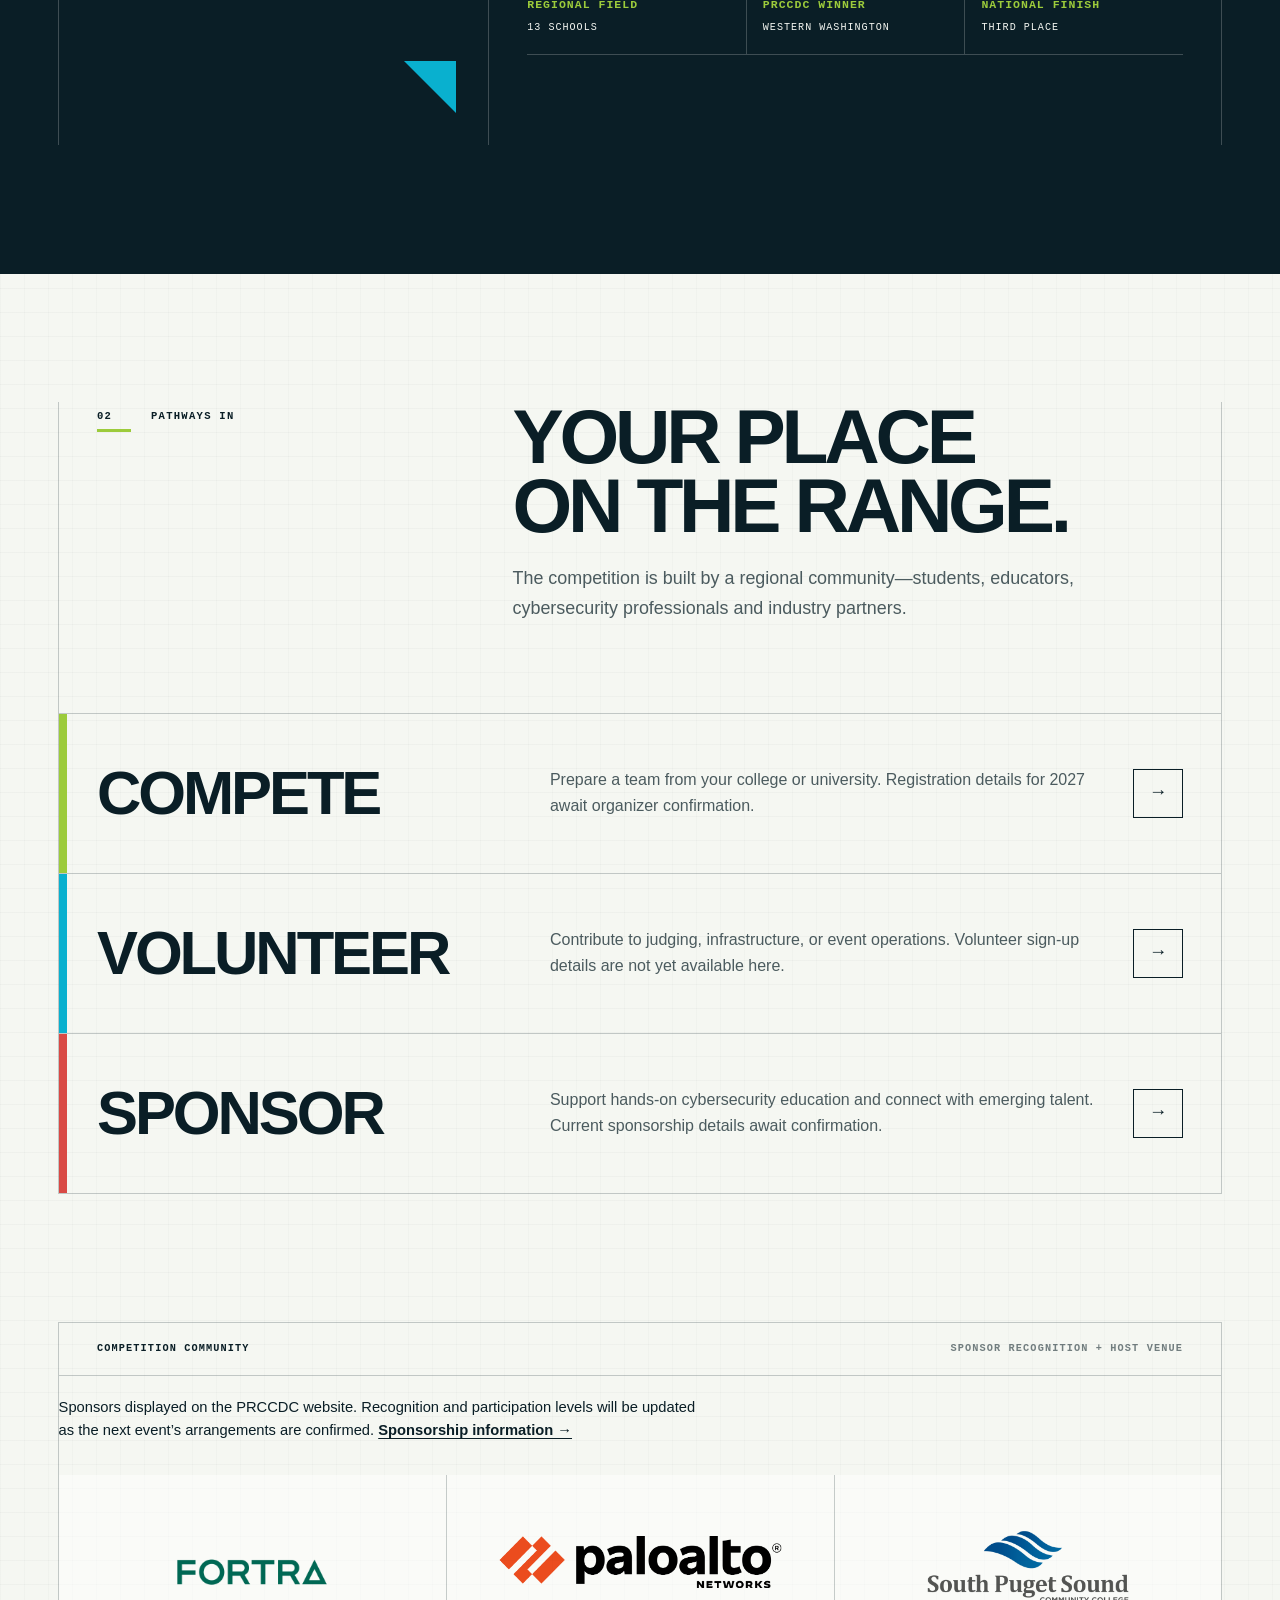
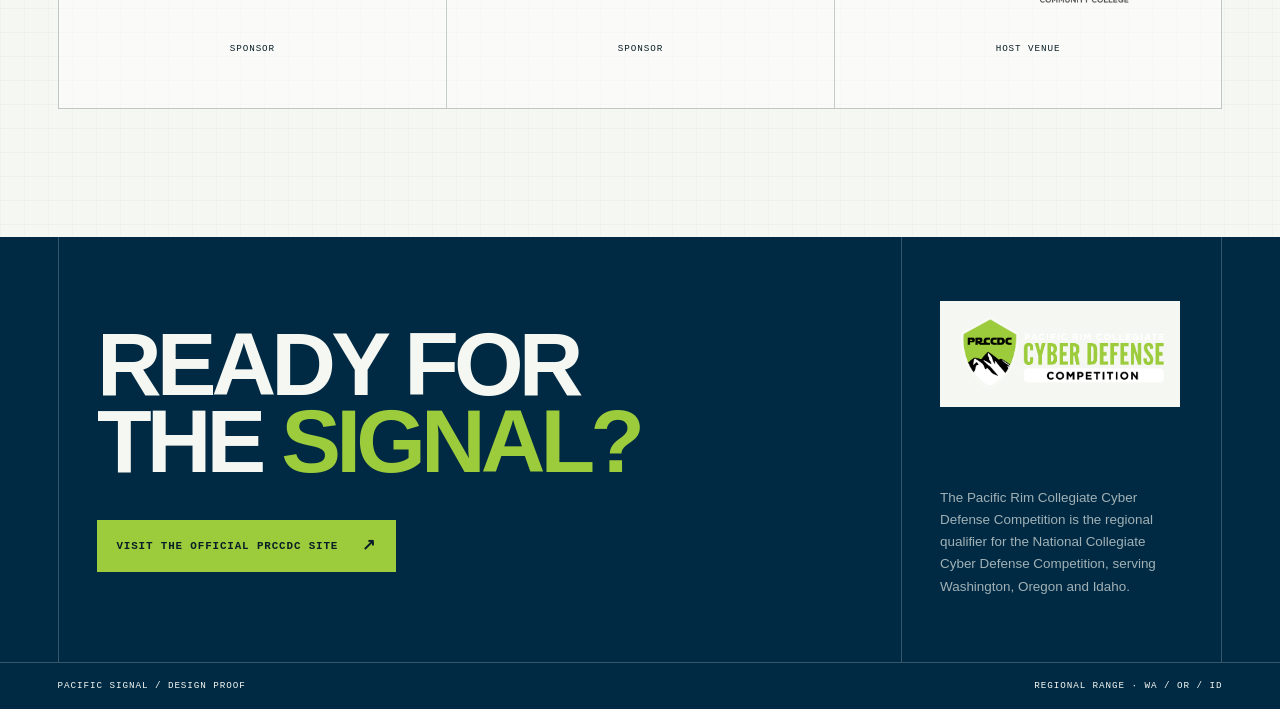
==== commit aa957033: "Added Monday to registration end date" ====
--- a/index.html
+++ b/index.html
@@ -1623,7 +1623,7 @@
       <div class="schedule-board page-shell">
         <div class="schedule-main">
           <p class="eyebrow">2027 field note</p>
-          <h2 id="event-title">Lacey Competition</h2><p class="proof-status">To register please visit the national CCDC website. Registration will close on February 1, 2027. <a href="https://www.ccdc.io/" target="_blank" rel="noopener noreferrer">National CCDC Website</a></p><p class="proof-status">The qualifier competition is free to enter. The Lacey competition costs $300. A link to pay will be available closer to the event.</p>
+          <h2 id="event-title">Lacey Competition</h2><p class="proof-status">To register please visit the national CCDC website. Registration will close on Monday, February 1, 2027. <a href="https://www.ccdc.io/" target="_blank" rel="noopener noreferrer">National CCDC Website</a></p><p class="proof-status">The qualifier competition is free to enter. The Lacey competition costs $300. A link to pay will be available closer to the event.</p>
 
           <div class="date-line">
             <div class="date-cell date-day">20</div>
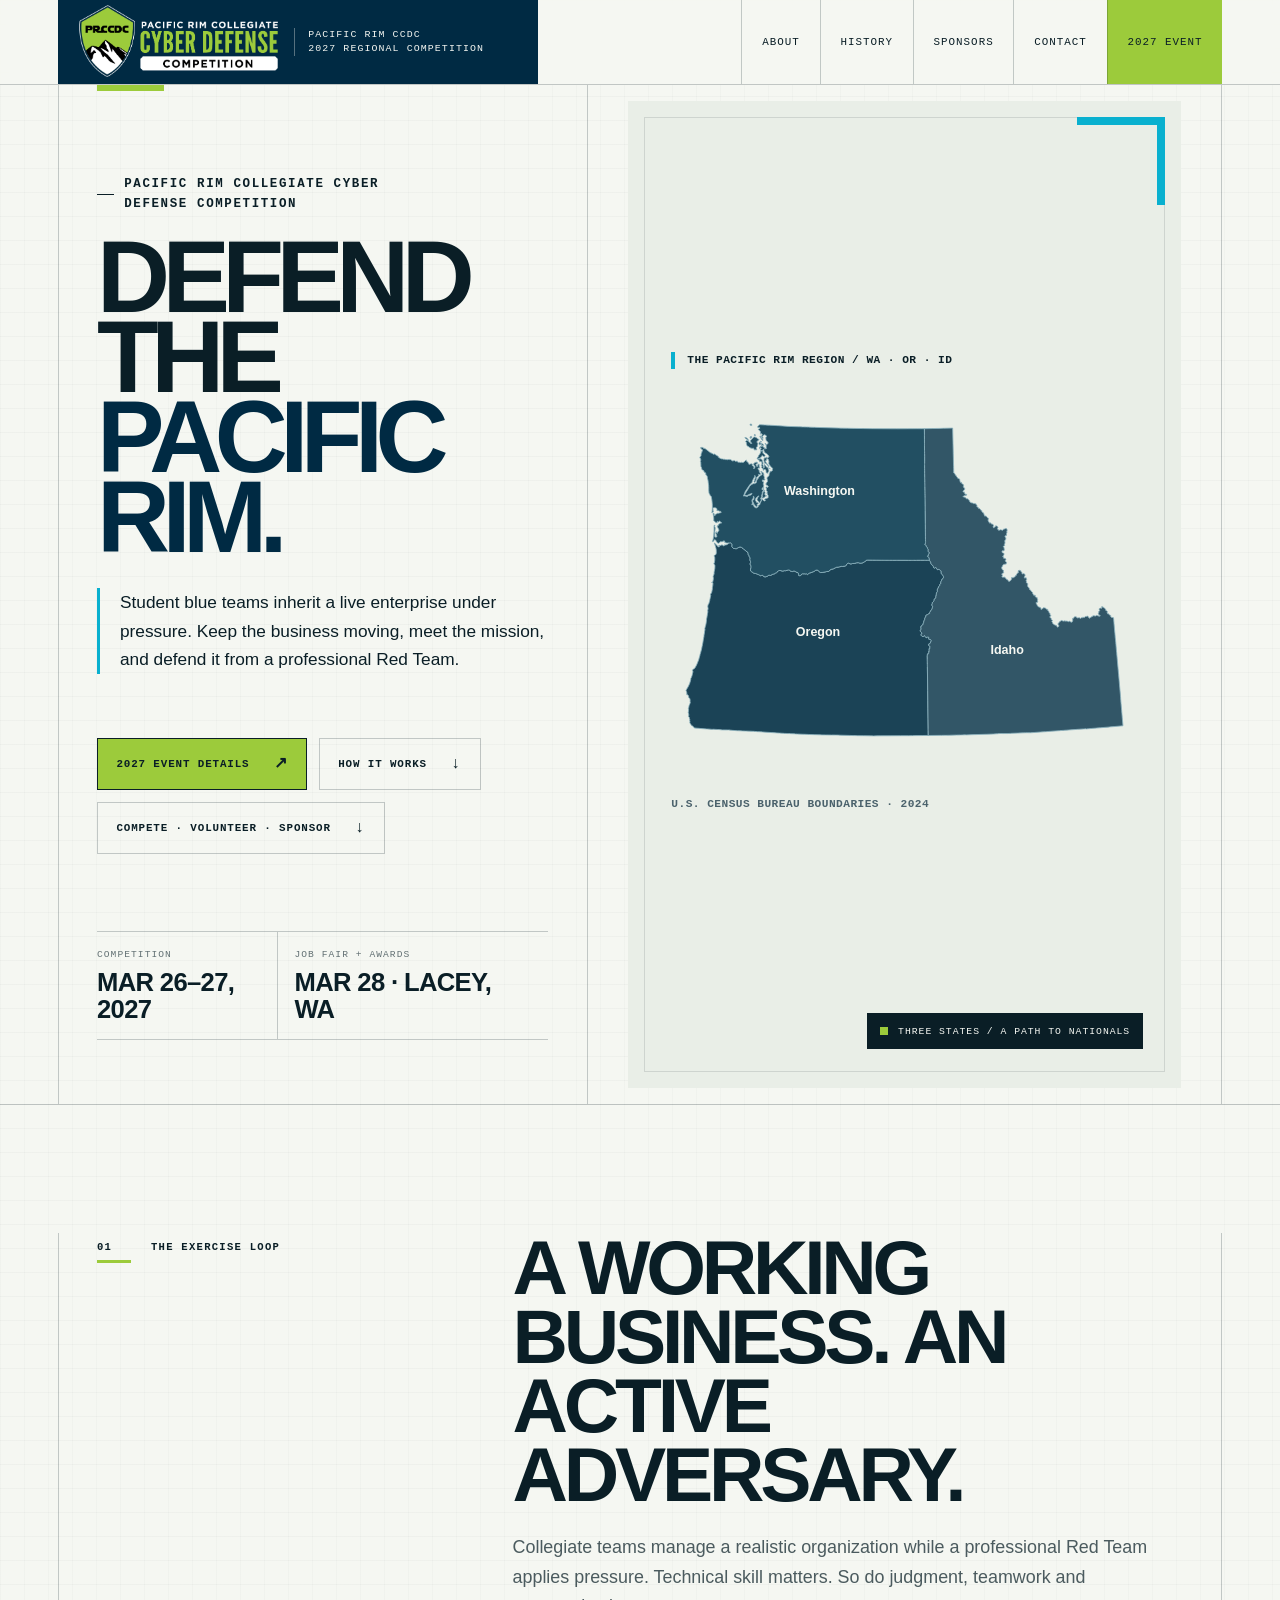
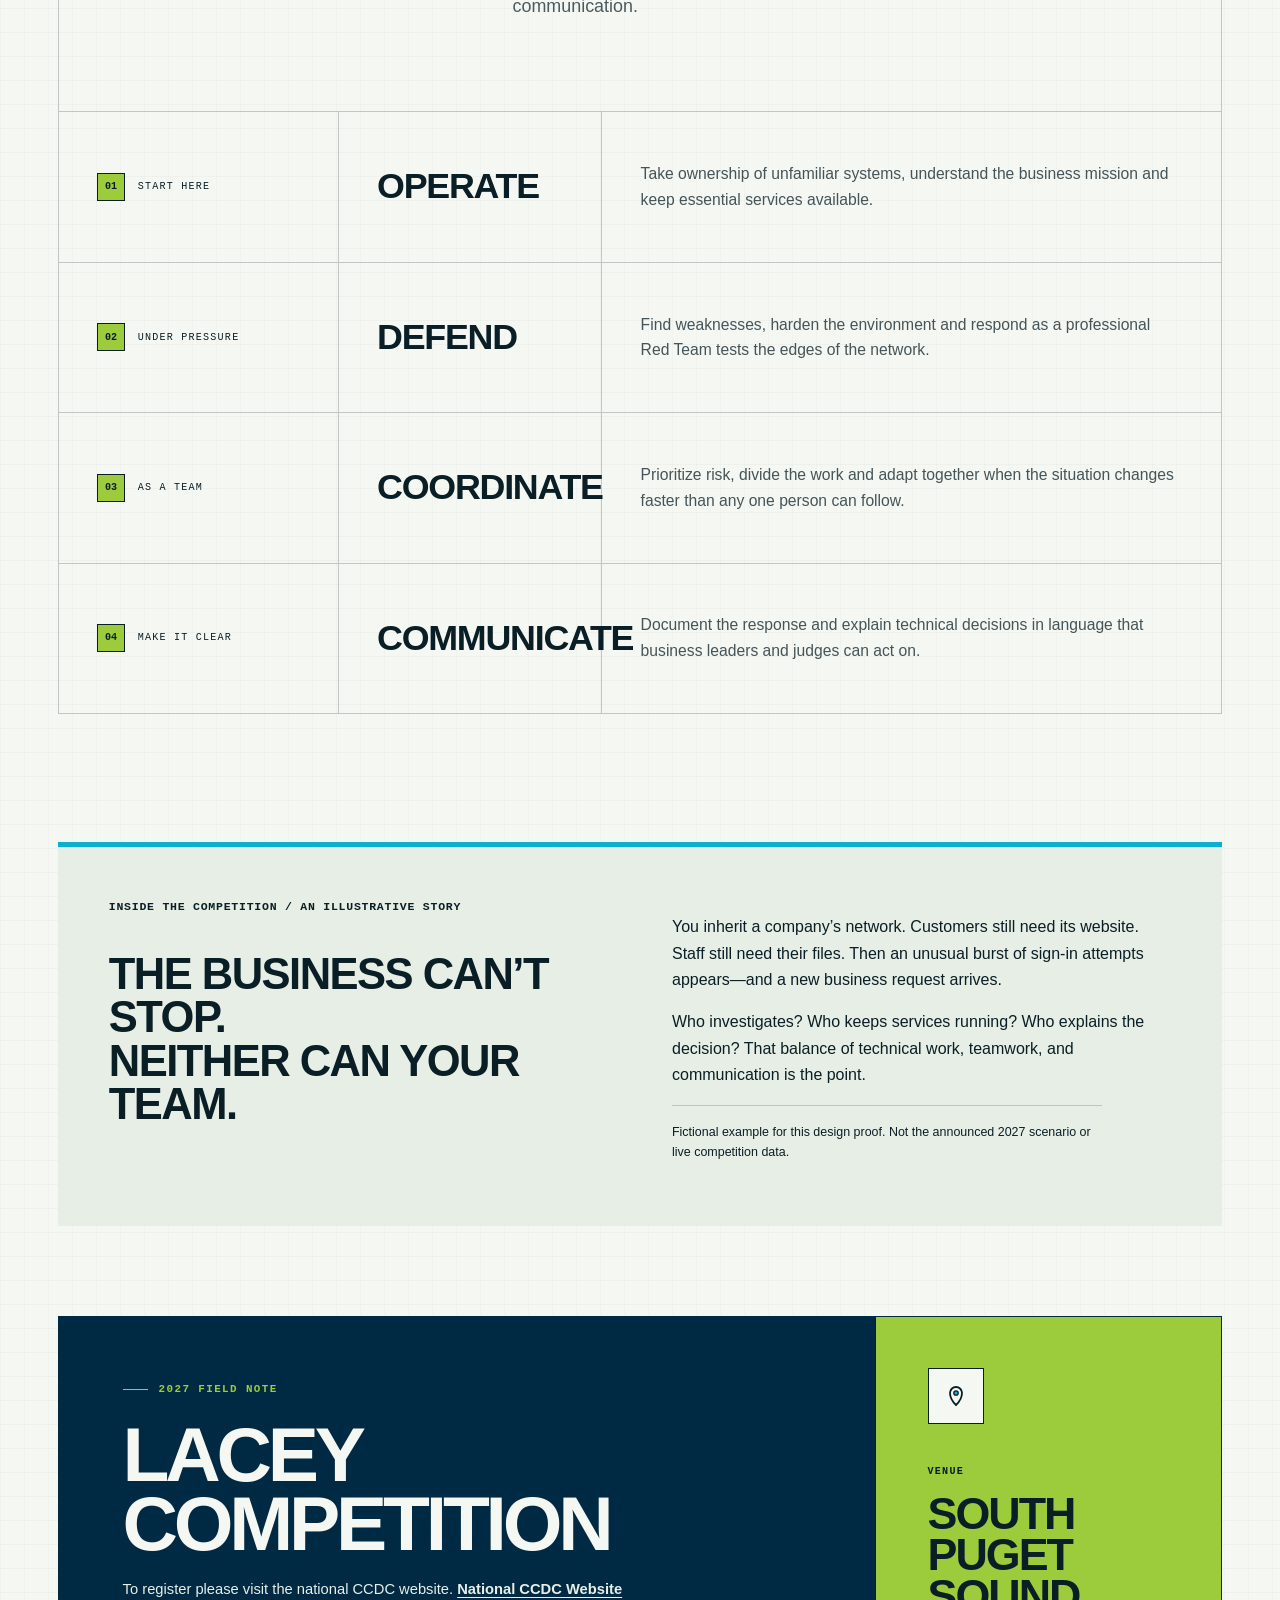
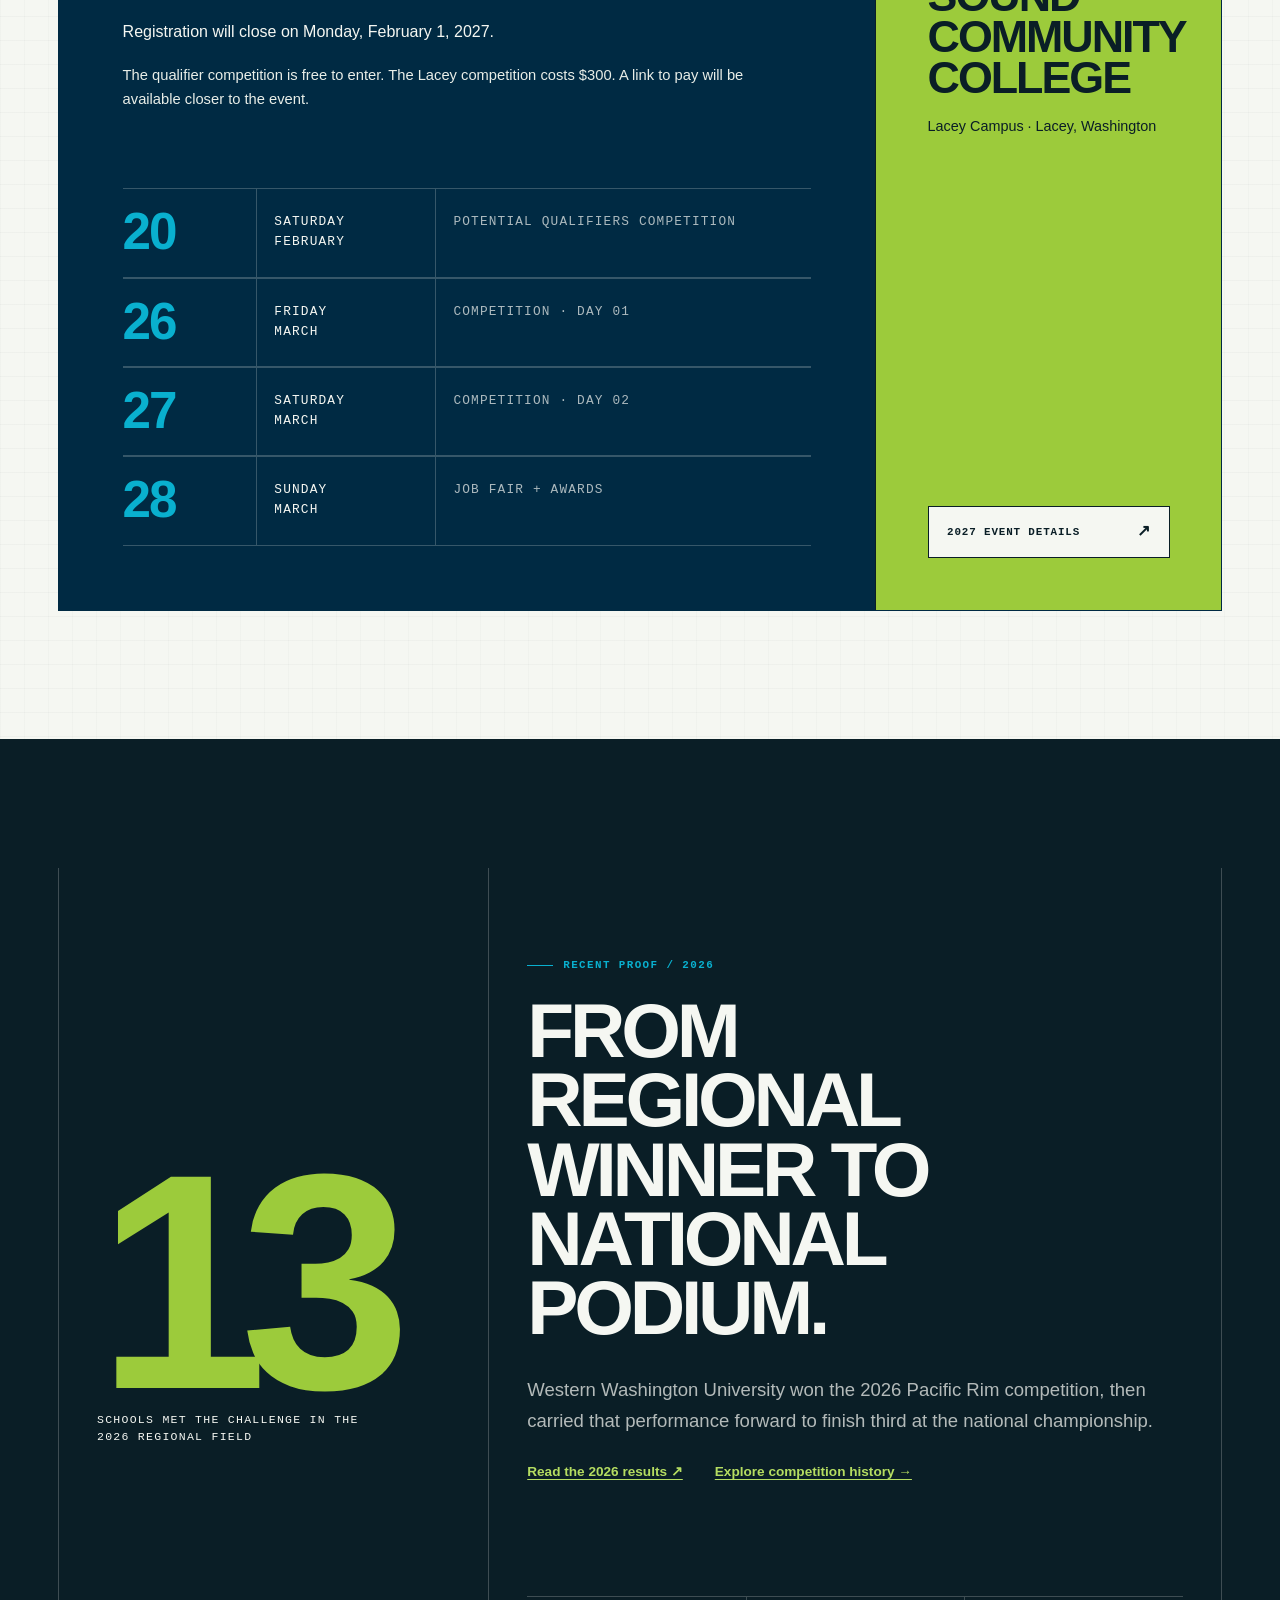
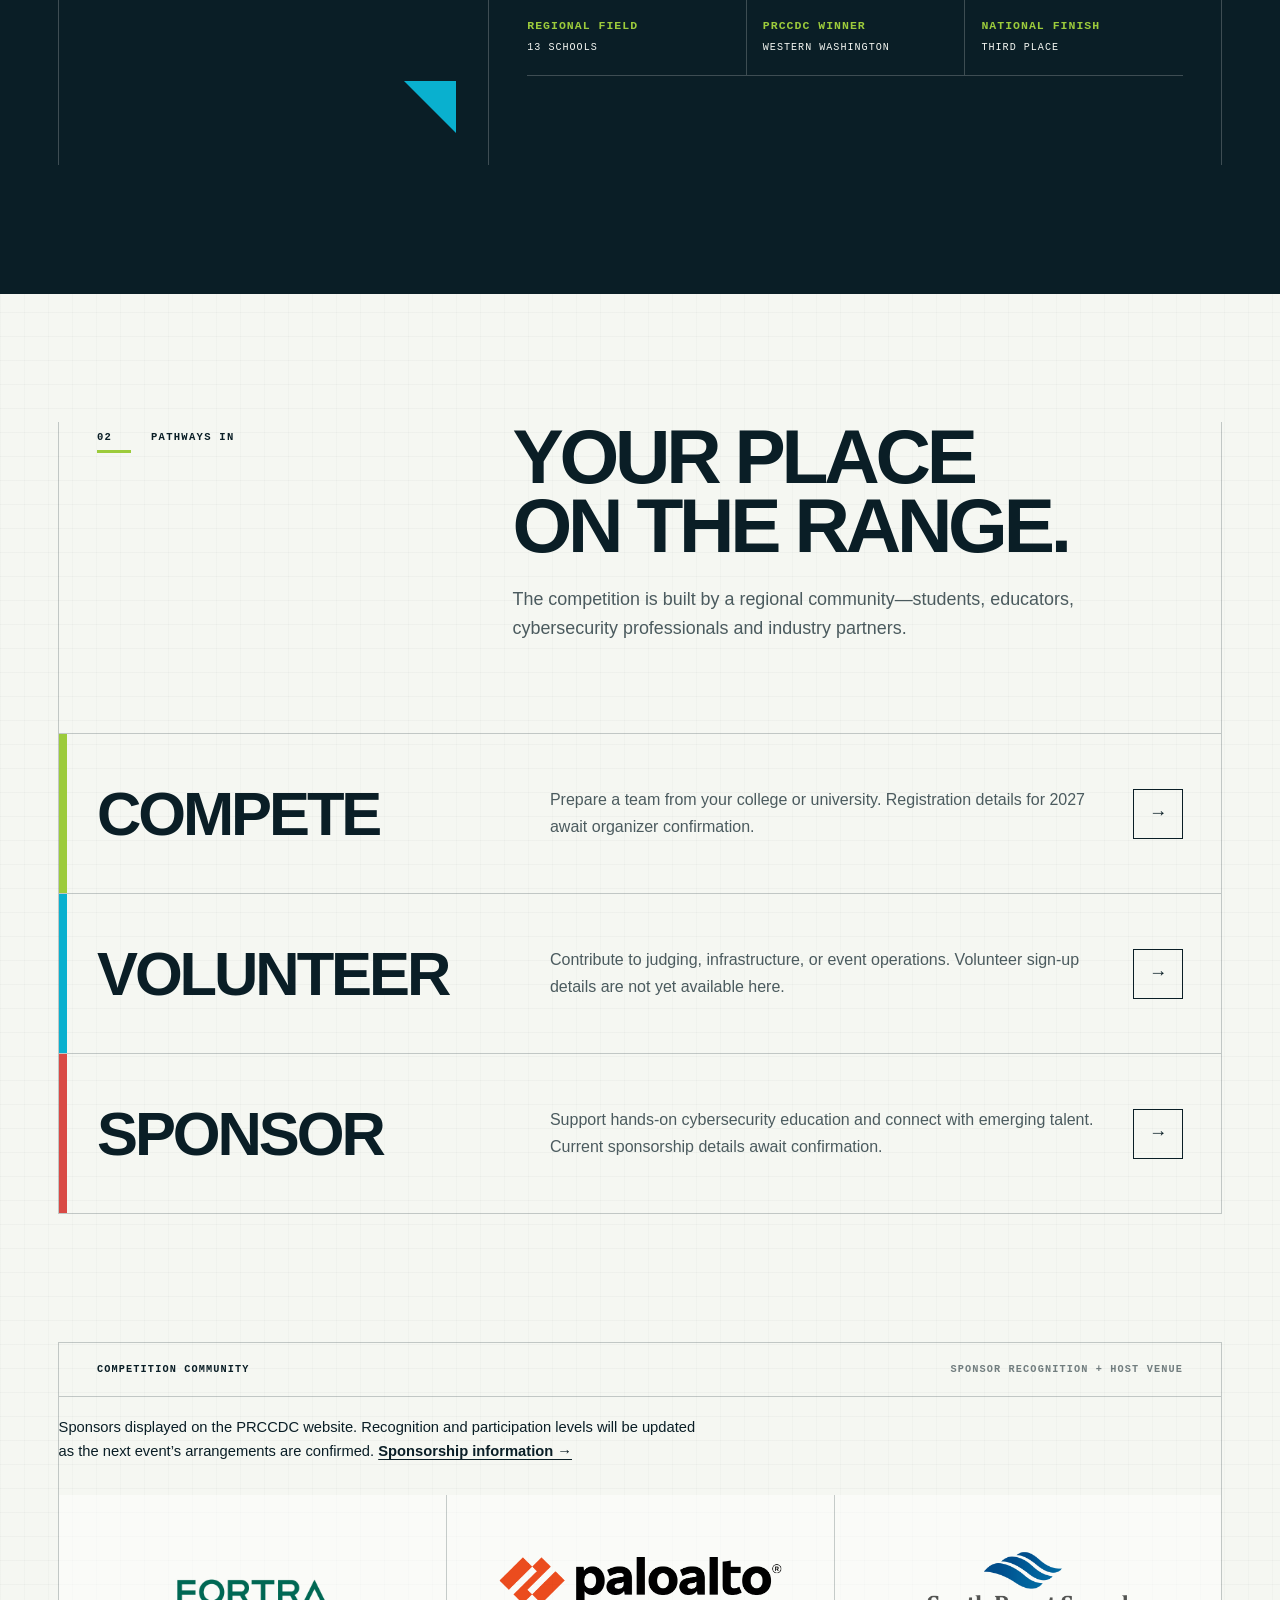
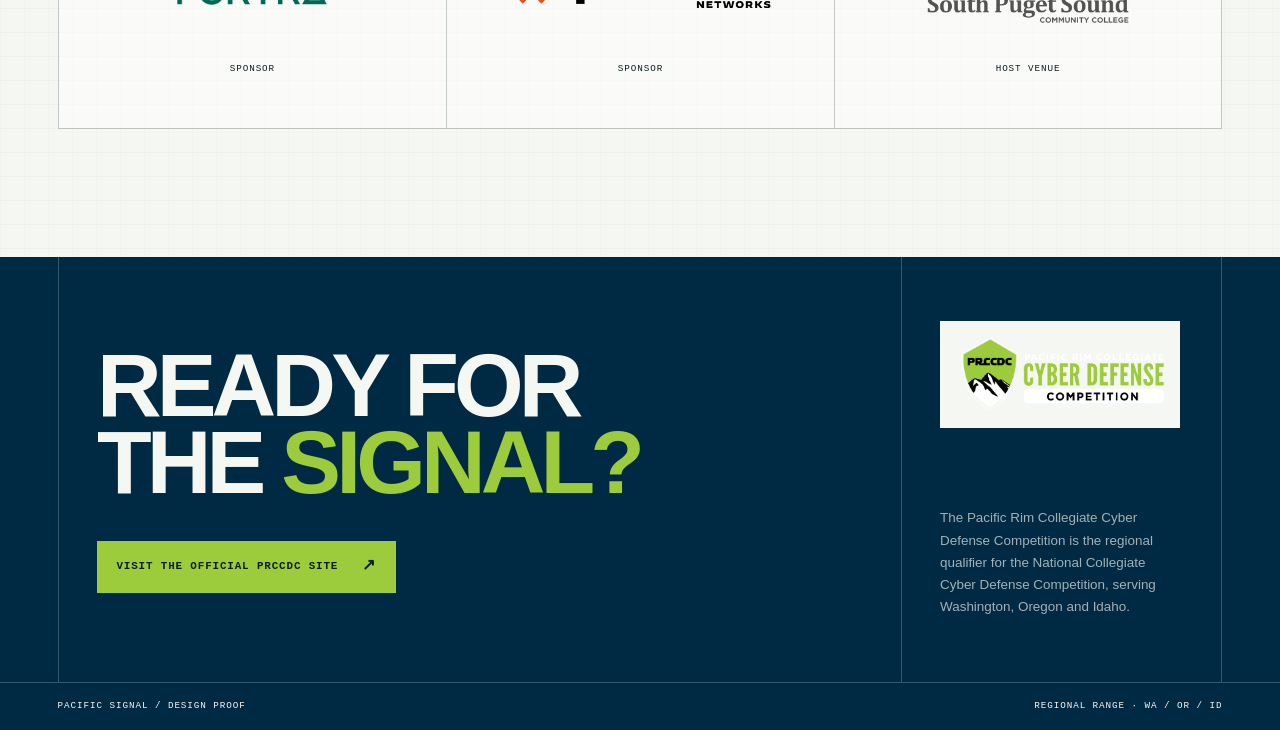
==== commit 633cd605: "Cleaned up NCCDC link" ====
--- a/index.html
+++ b/index.html
@@ -1623,7 +1623,7 @@
       <div class="schedule-board page-shell">
         <div class="schedule-main">
           <p class="eyebrow">2027 field note</p>
-          <h2 id="event-title">Lacey Competition</h2><p class="proof-status">To register please visit the national CCDC website. Registration will close on Monday, February 1, 2027. <a href="https://www.ccdc.io/" target="_blank" rel="noopener noreferrer">National CCDC Website</a></p><p class="proof-status">The qualifier competition is free to enter. The Lacey competition costs $300. A link to pay will be available closer to the event.</p>
+          <h2 id="event-title">Lacey Competition</h2><p class="proof-status">To register please visit the national CCDC website. <a href="https://www.ccdc.io/" target="_blank" rel="noopener noreferrer">National CCDC Website</a></p> Registration will close on Monday, February 1, 2027. <p class="proof-status">The qualifier competition is free to enter. The Lacey competition costs $300. A link to pay will be available closer to the event.</p>
 
           <div class="date-line">
             <div class="date-cell date-day">20</div>
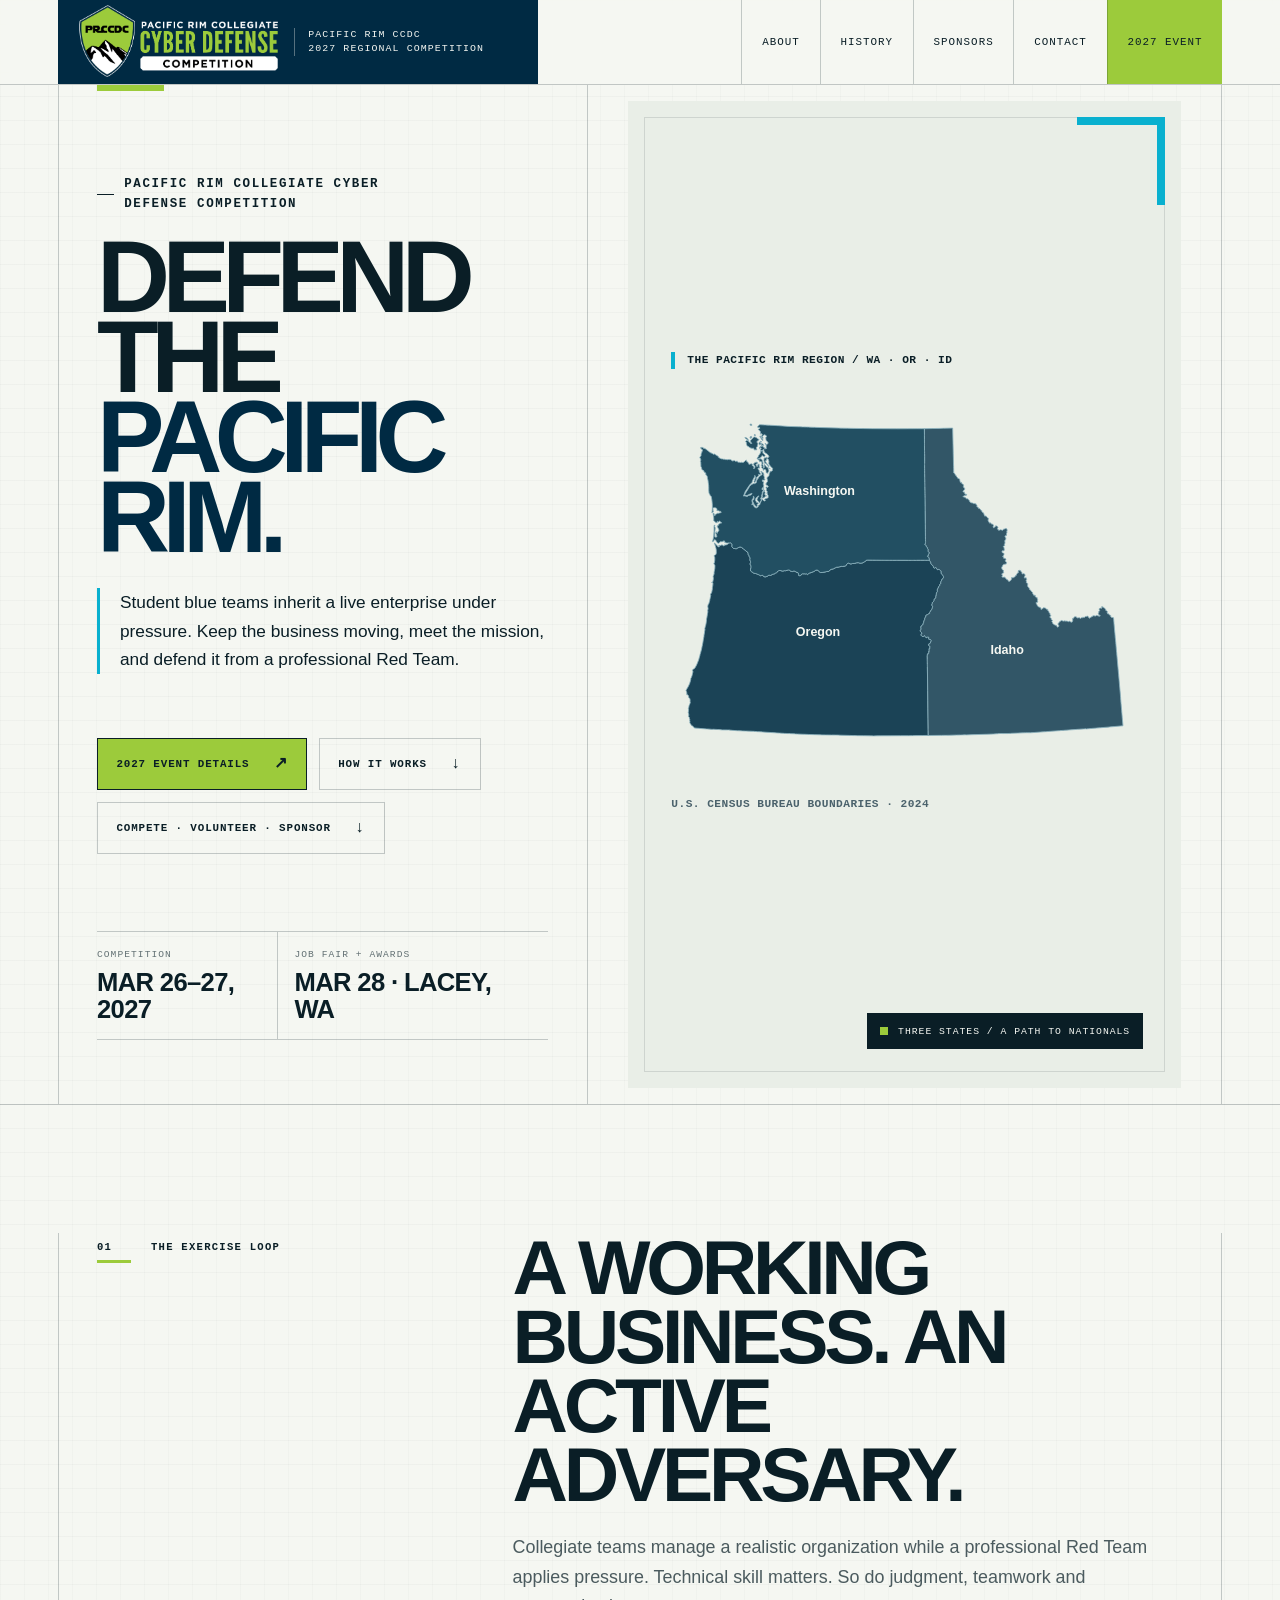
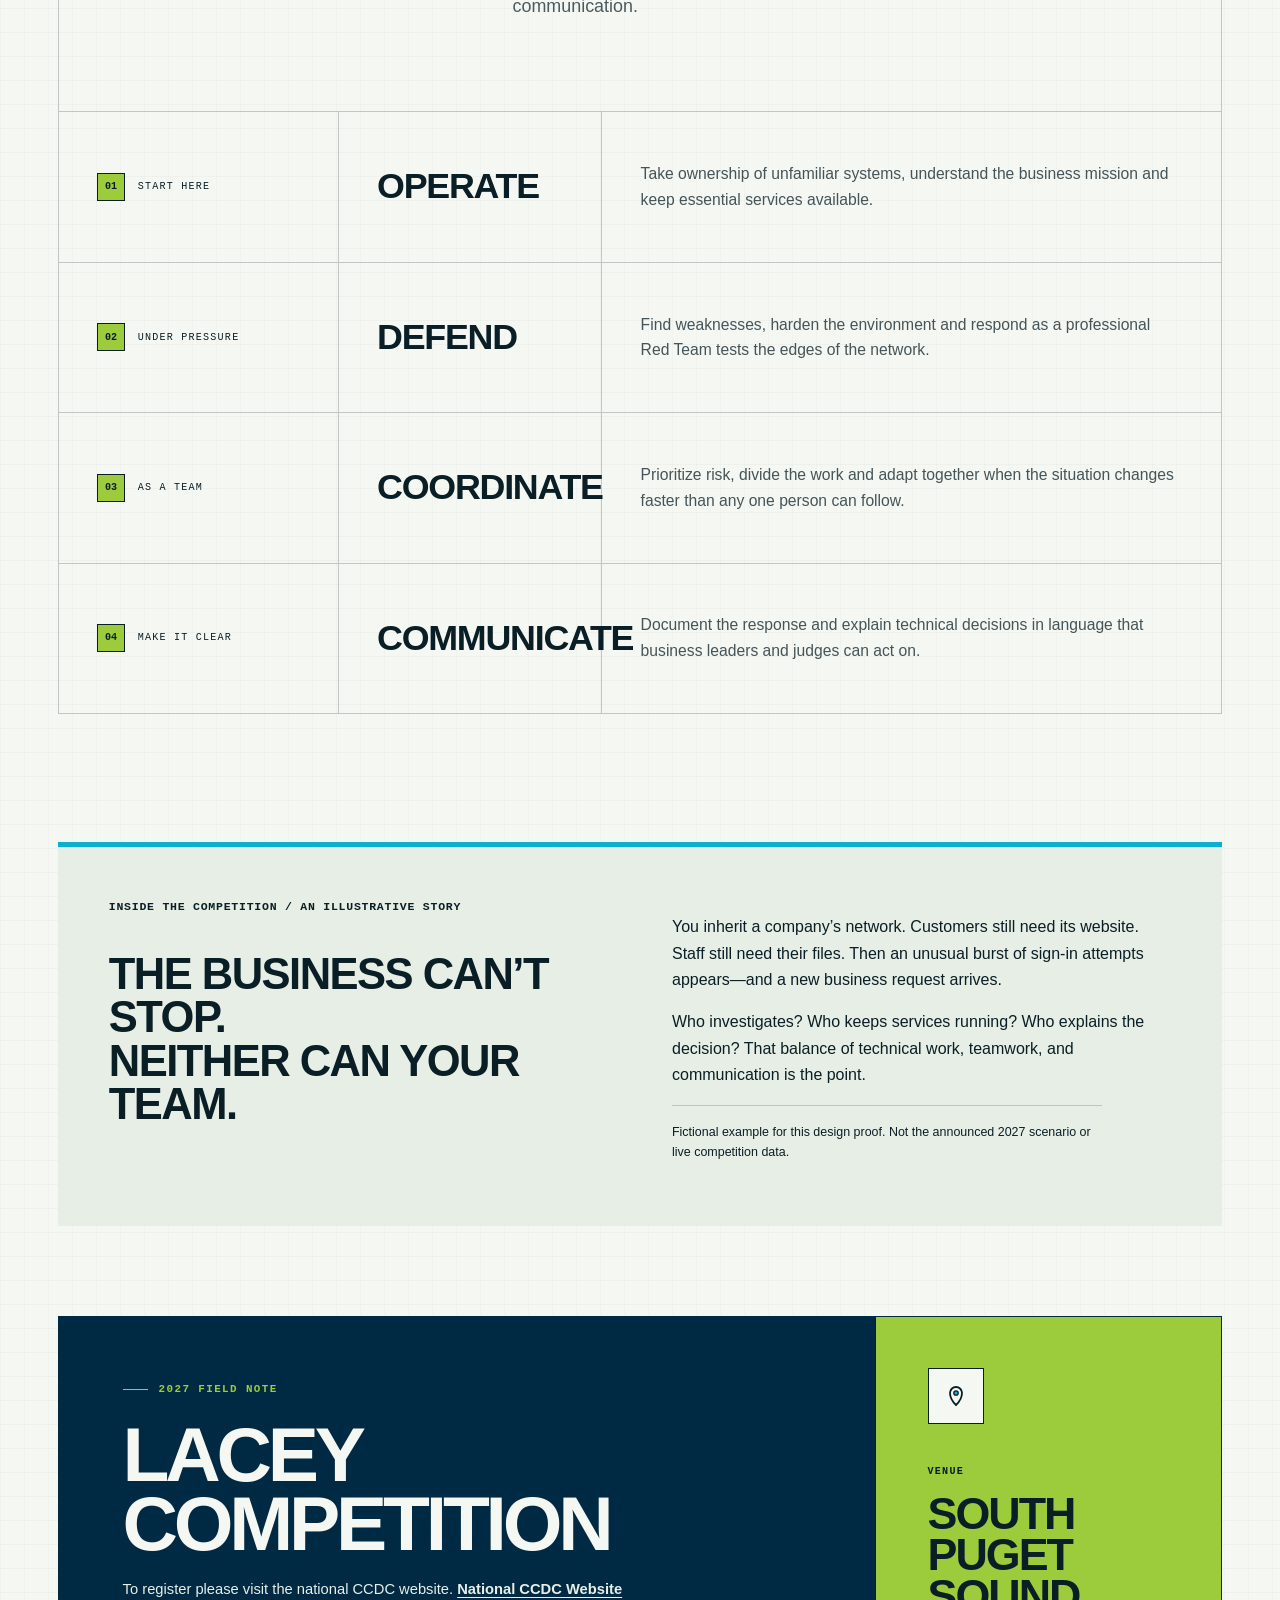
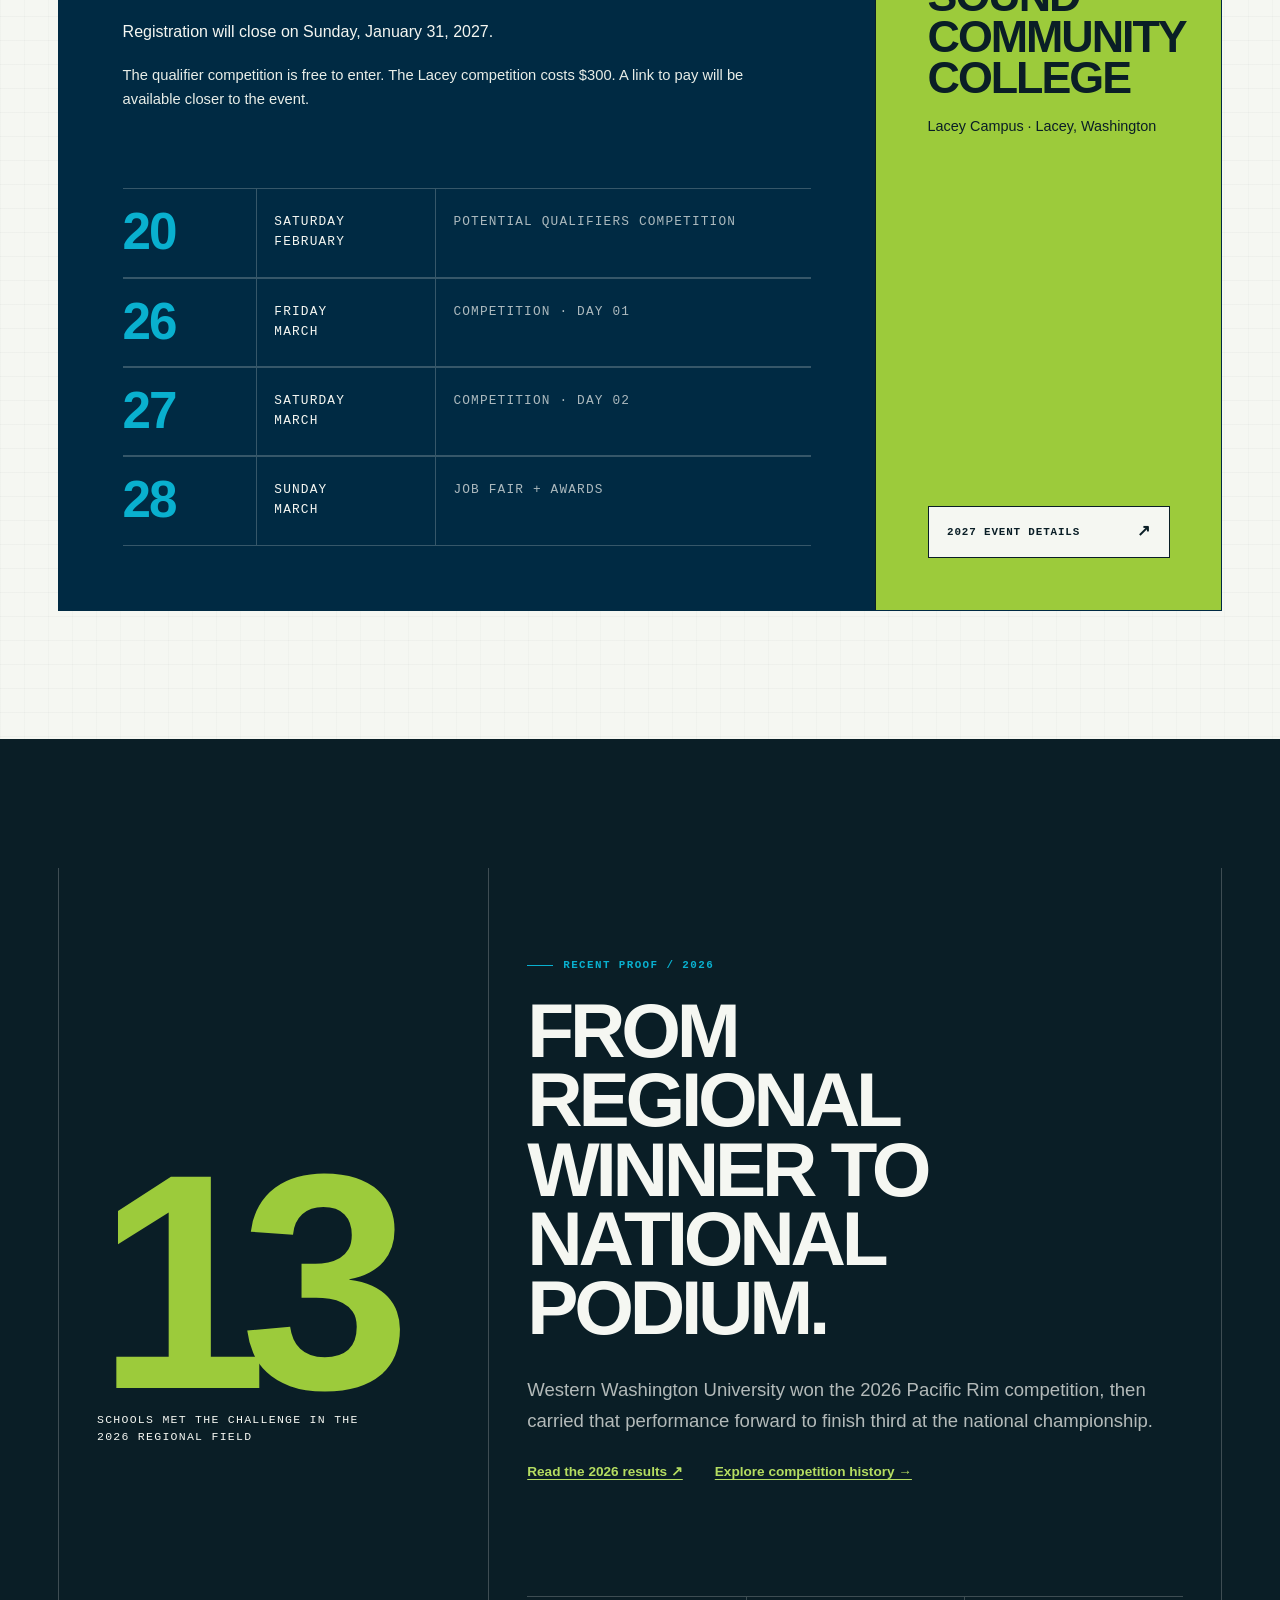
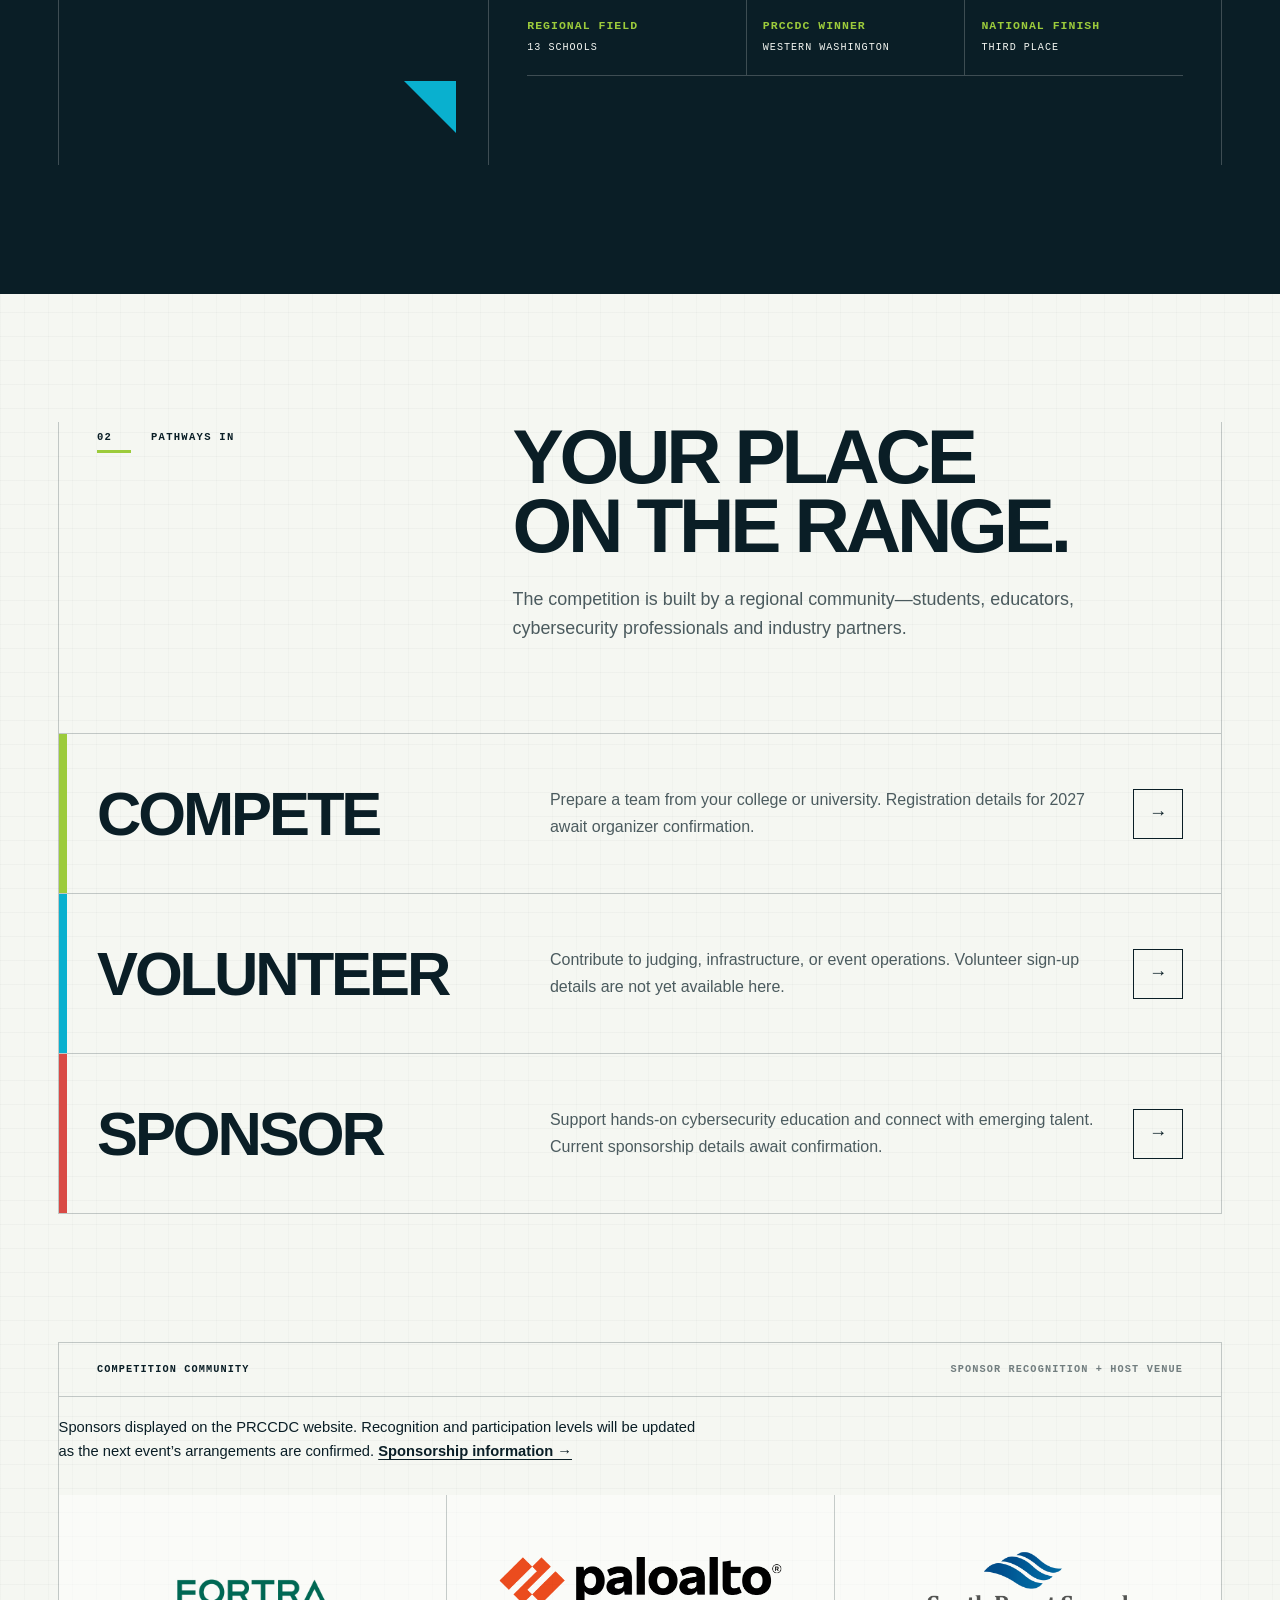
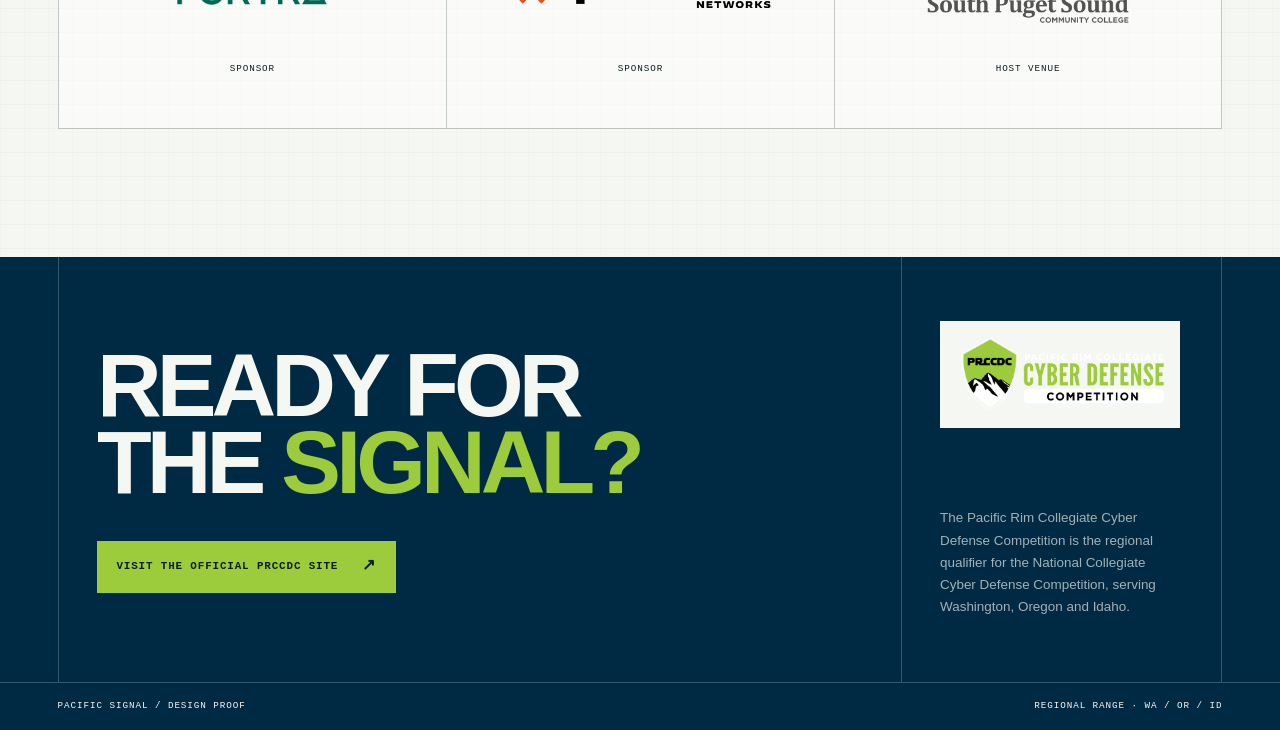
==== commit b3a806e2: "Updated registration end date to be January 31, 2027" ====
--- a/index.html
+++ b/index.html
@@ -1623,7 +1623,7 @@
       <div class="schedule-board page-shell">
         <div class="schedule-main">
           <p class="eyebrow">2027 field note</p>
-          <h2 id="event-title">Lacey Competition</h2><p class="proof-status">To register please visit the national CCDC website. <a href="https://www.ccdc.io/" target="_blank" rel="noopener noreferrer">National CCDC Website</a></p> Registration will close on Monday, February 1, 2027. <p class="proof-status">The qualifier competition is free to enter. The Lacey competition costs $300. A link to pay will be available closer to the event.</p>
+          <h2 id="event-title">Lacey Competition</h2><p class="proof-status">To register please visit the national CCDC website. <a href="https://www.ccdc.io/" target="_blank" rel="noopener noreferrer">National CCDC Website</a></p> Registration will close on Sunday, January 31, 2027. <p class="proof-status">The qualifier competition is free to enter. The Lacey competition costs $300. A link to pay will be available closer to the event.</p>
 
           <div class="date-line">
             <div class="date-cell date-day">20</div>
